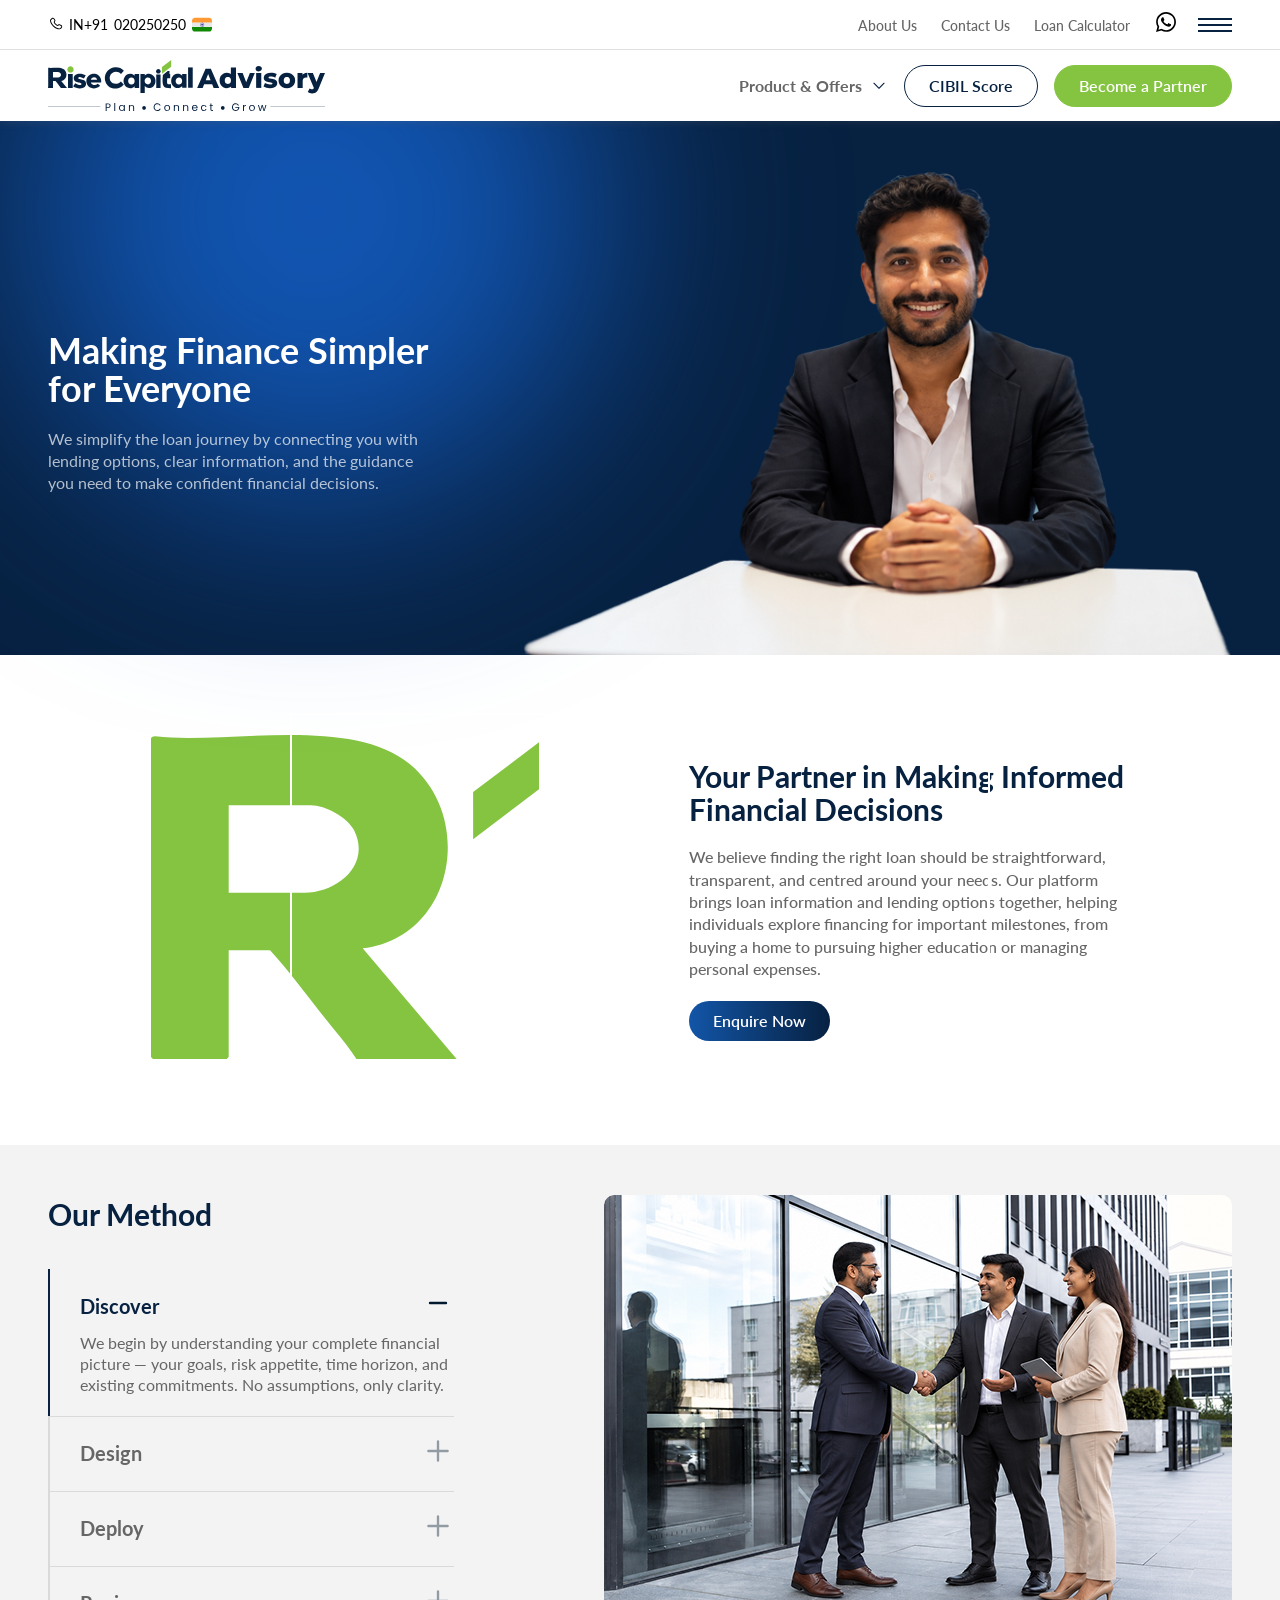
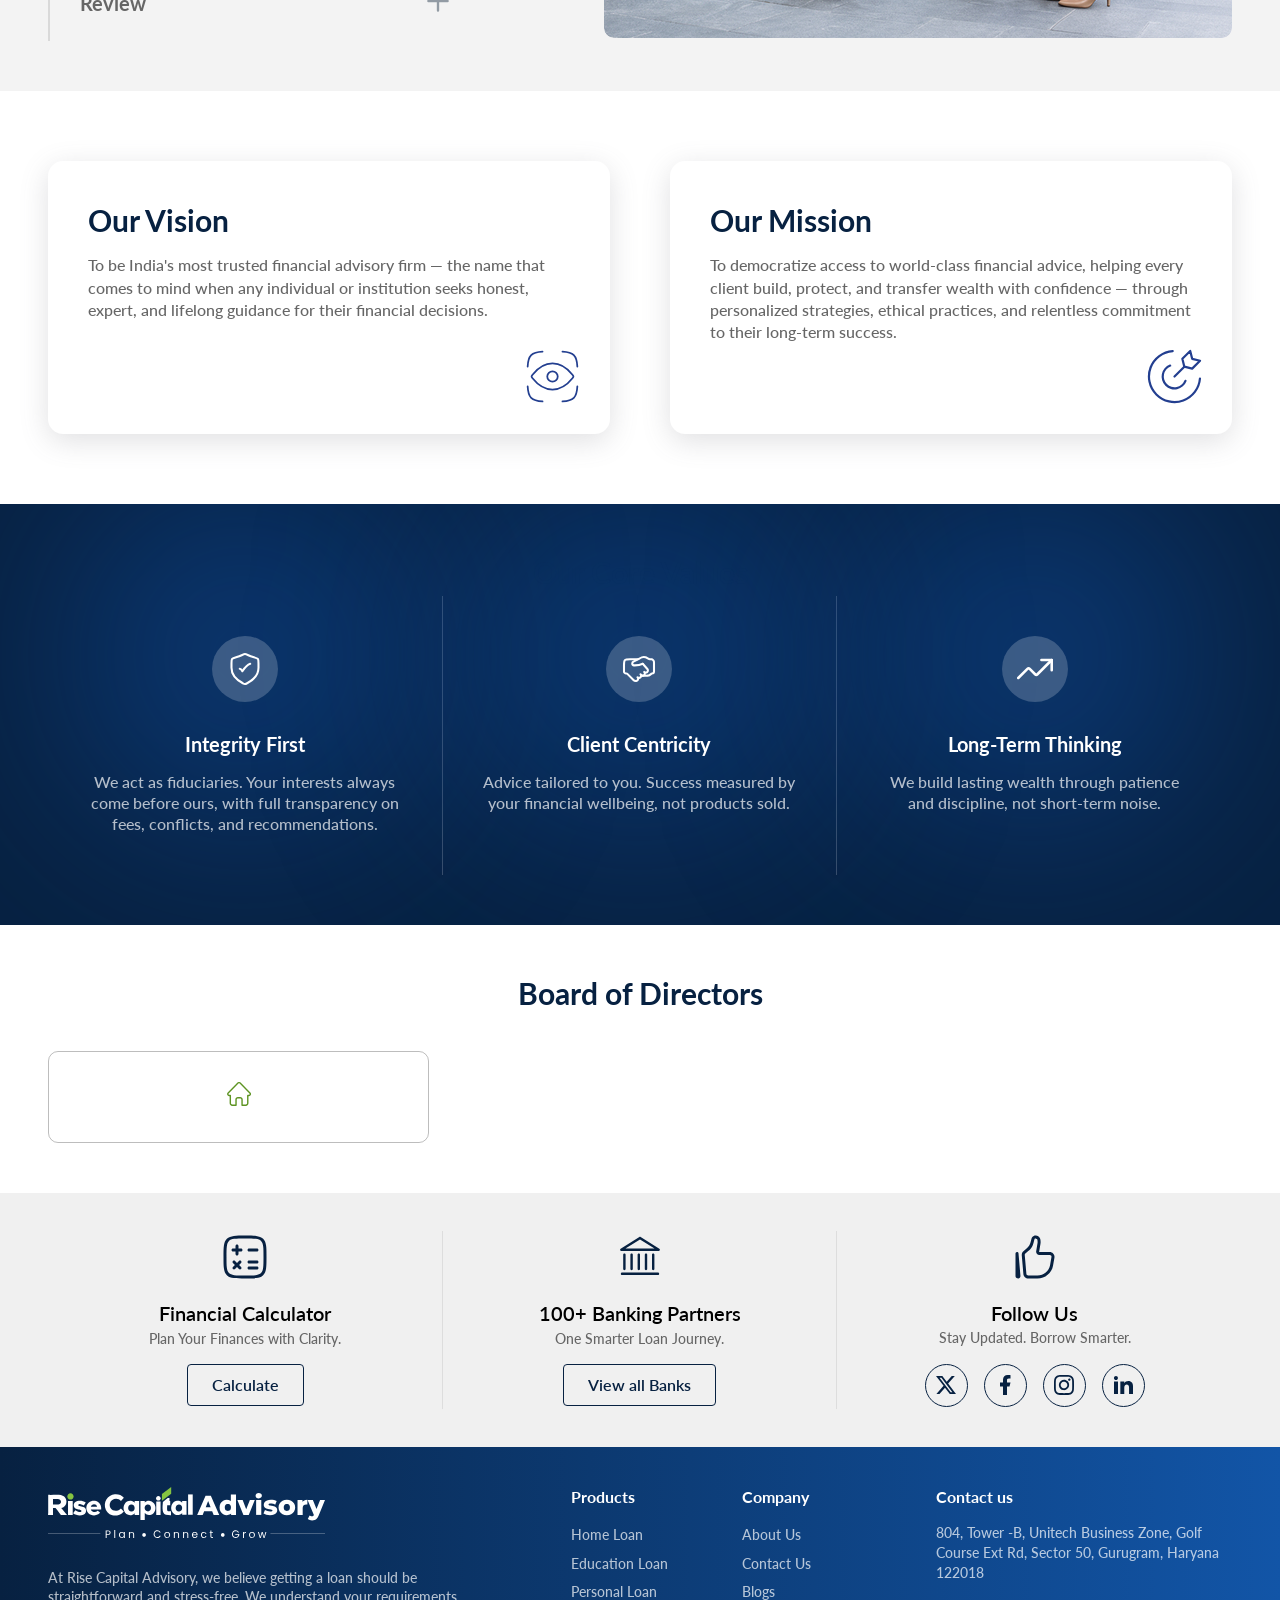
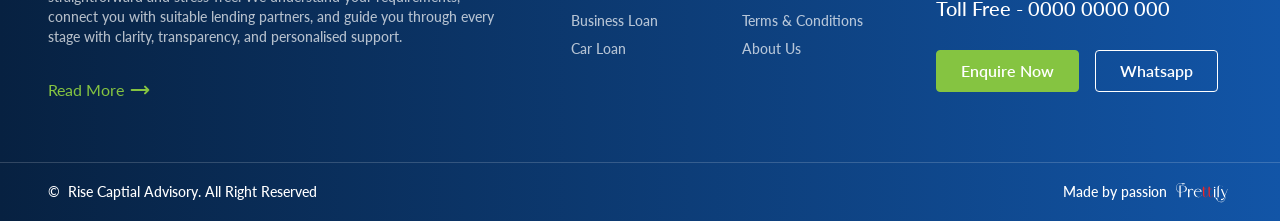
==== about-us.html @ bc2fc833 "about us section created" ====
<!doctype html>
<html lang="en">

<head>
    <meta charset="UTF-8" />
    <meta name="viewport" content="width=device-width, initial-scale=1.0" />
    <title>About Us | Rise Capital Advisory</title>

    <link rel="shortcut icon" href="assets/image/logo.svg" type="image/x-icon" />

    <link rel="stylesheet" href="https://cdn.jsdelivr.net/npm/swiper@11/swiper-bundle.min.css" />
    <link rel="stylesheet" href="assets/font/font.css" />
    <link rel="stylesheet" href="assets/sass/header/header.css" />
    <link rel="stylesheet" href="assets/sass/about-us/about-us.css" />
    <link rel="stylesheet" href="assets/sass/component/component.css" />
    <link rel="stylesheet" href="assets/sass/footer/footer.css" />
</head>

<body>
    <header>
        <div class="upper-col">
            <div class="header-wrap">
                <div class="col-a">
                    <a href="tel:+91020250250" class="phone">
                        <img src="assets/icon/phone.svg" alt="phone" class="ico" />
                        <span>IN+91</span> 020250250
                        <img src="assets/icon/india.svg" alt="flag" class="flag" />
                    </a>
                </div>
                <div class="col-b">
                    <ul class="nav">
                        <li><a href="/about-us">About Us</a></li>
                        <li><a href="/contact-us">Contact Us</a></li>
                        <li><a href="/loan-calculator">Loan Calculator</a></li>
                        <li class="whatsapp">
                            <a href="https://wa.me/+910000000000"><img src="assets/icon/whatsapp.svg"
                                    alt="whatsapp" /></a>
                        </li>
                        <li>
                            <button data-modal="menu-modal" class="ham-btn">
                                <span></span>
                            </button>
                        </li>
                    </ul>
                </div>
            </div>
        </div>
        <div class="lower-col">
            <div class="header-wrap">
                <div class="col-a">
                    <a href="/" class="logo">
                        <img src="assets/image/logo.svg" alt="logo" />
                    </a>
                </div>
                <div class="col-b">
                    <ul class="nav">
                        <li class="hasdropdown">
                            <a href="javascript:void(0);" class="menu">
                                Product & Offers
                                <img src="assets/icon/down.svg" alt="down" class="ico" />
                            </a>
                            <div class="drop-downmenu">
                                <ul class="col-md-grid">
                                    <li class="col-md"><a href="">
                                            <figure>
                                                <img src="assets/image/home/family.png" alt="bank 1">
                                            </figure>
                                            <figcaption>
                                                <h5>Home Loan</h5>
                                                <p>Buy. Built. Enhance Your Home</p>
                                            </figcaption>
                                        </a></li>
                                    <li class="col-md"><a href="">
                                            <figure>
                                                <img src="assets/image/home/family.png" alt="bank 1">
                                            </figure>
                                            <figcaption>
                                                <h5>Home Loan</h5>
                                                <p>Buy. Built. Enhance Your Home</p>
                                            </figcaption>
                                        </a></li>
                                    <li class="col-md"><a href="">
                                            <figure>
                                                <img src="assets/image/home/family.png" alt="bank 1">
                                            </figure>
                                            <figcaption>
                                                <h5>Home Loan</h5>
                                                <p>Buy. Built. Enhance Your Home</p>
                                            </figcaption>
                                        </a></li>
                                    <li class="col-md"><a href="">
                                            <figure>
                                                <img src="assets/image/home/family.png" alt="bank 1">
                                            </figure>
                                            <figcaption>
                                                <h5>Home Loan</h5>
                                                <p>Buy. Built. Enhance Your Home</p>
                                            </figcaption>
                                        </a></li>
                                    <li class="col-md"><a href="">
                                            <figure>
                                                <img src="assets/image/home/family.png" alt="bank 1">
                                            </figure>
                                            <figcaption>
                                                <h5>Home Loan</h5>
                                                <p>Buy. Built. Enhance Your Home</p>
                                            </figcaption>
                                        </a></li>
                                    <li class="col-md"><a href="">
                                            <figure>
                                                <img src="assets/image/home/family.png" alt="bank 1">
                                            </figure>
                                            <figcaption>
                                                <h5>Home Loan</h5>
                                                <p>Buy. Built. Enhance Your Home</p>
                                            </figcaption>
                                        </a></li>
                                </ul>
                                <a href="" class="btn gradient-btn">View all</a>
                            </div>
                        </li>
                        <li>
                            <button class="btn primary-border">CIBIL Score</button>
                        </li>
                        <li>
                            <button class="btn secondary-btn">Become a Partner</button>
                        </li>
                    </ul>
                </div>
            </div>
        </div>
    </header>

    <main>
        <section class="about-banner">
            <div class="container gradient-blur">
                <div class="banner-wrapper">
                    <div class="colA">
                        <h1>Making Finance Simpler for Everyone</h1>
                        <p>We simplify the loan journey by connecting you with lending options, clear information, and
                            the guidance you need to make confident financial decisions.</p>
                    </div>
                    <div class="colB">
                        <img src="assets/image/about/about-banner-img.png" alt="img">
                    </div>
                </div>
            </div>
        </section>

        <section>
            <div class="about-secA">
                <div class="container">
                    <div class="flex-box">
                        <figure>
                            <img src="assets/image/about/R-logo.svg" alt="R-logo">
                        </figure>
                        <figcaption>
                            <h2>Your Partner in Making Informed Financial Decisions</h2>
                            <p>We believe finding the right loan should be straightforward, transparent, and centred
                                around your needs. Our platform brings loan information and lending options together,
                                helping individuals explore financing for important milestones, from buying a home to
                                pursuing higher education or managing personal expenses.</p>
                            <button class="btn gradient-btn">Enquire Now</button>
                        </figcaption>
                    </div>
                </div>
            </div>
        </section>

        <section>
            <div class="about-secB">
                <div class="container">
                    <div class="flex-box">
                        <figcaption>
                            <h2>Our Method</h2>

                            <div class="accordion open">
                                <div class="accordion-header">
                                    <h4>Discover</h4>
                                    <spn class="toggle"><img src="assets/icon/minus.svg" alt="plus icon"></spn>
                                </div>
                                <div class="accordion-content">
                                    <div class="content">
                                        We begin by understanding your complete financial picture — your goals, risk
                                        appetite, time horizon, and existing commitments. No assumptions, only clarity.
                                    </div>
                                </div>
                            </div>

                            <div class="accordion">
                                <div class="accordion-header">
                                    <h4>Design</h4>
                                    <spn class="toggle"><img src="assets/icon/plus.svg" alt="plus icon"></spn>
                                </div>
                                <div class="accordion-content">
                                    <div class="content">
                                        We begin by understanding your complete financial picture — your goals, risk
                                        appetite, time horizon, and existing commitments. No assumptions, only clarity.
                                    </div>
                                </div>
                            </div>

                            <div class="accordion">
                                <div class="accordion-header">
                                    <h4>Deploy</h4>
                                    <spn class="toggle"><img src="assets/icon/plus.svg" alt="plus icon"></spn>
                                </div>
                                <div class="accordion-content">
                                    <div class="content">
                                        We begin by understanding your complete financial picture — your goals, risk
                                        appetite, time horizon, and existing commitments. No assumptions, only clarity.
                                    </div>
                                </div>
                            </div>

                            <div class="accordion">
                                <div class="accordion-header">
                                    <h4>Review</h4>
                                    <spn class="toggle"><img src="assets/icon/plus.svg" alt="plus icon"></spn>
                                </div>
                                <div class="accordion-content">
                                    <div class="content">
                                        We begin by understanding your complete financial picture — your goals, risk
                                        appetite, time horizon, and existing commitments. No assumptions, only clarity.
                                    </div>
                                </div>
                            </div>
                        </figcaption>
                        <figure>
                            <img src="assets/image/about/secB.jpg" alt="img">
                        </figure>
                    </div>
                </div>
            </div>
        </section>


        <section>
            <div class="about-secC">
                <div class="container">
                    <div class="flex-box">
                        <div class="col">
                            <h4>Our Vision</h4>
                            <p>To be India's most trusted financial advisory firm — the name that comes to mind when any
                                individual or institution seeks honest, expert, and lifelong guidance for their
                                financial decisions.</p>
                            <figure>
                                <img src="assets/image/about/vision.svg" alt="vision ico">
                            </figure>
                        </div>
                        <div class="col">
                            <h4>Our Mission</h4>
                            <p>To democratize access to world-class financial advice, helping every client build,
                                protect, and transfer wealth with confidence — through personalized strategies, ethical
                                practices, and relentless commitment to their long-term success.</p>
                            <figure>
                                <img src="assets/image/about/mission.svg" alt="mission ico">
                            </figure>
                        </div>
                    </div>
                </div>
            </div>
        </section>

        <section>
            <div class="about-secD">
                <div class="container">
                    <div class="heading">
                        <h2>Our Core Values</h2>
                    </div>
                    <div class="grid-box-item">
                        <div class="col">
                            <figure>
                                <img src="assets/image/about/core-value/1.svg" alt="ico">
                            </figure>
                            <h4>Integrity First</h4>
                            <p>We act as fiduciaries. Your interests always come before ours, with full transparency on
                                fees, conflicts, and recommendations.</p>
                        </div>
                        <div class="col">
                            <figure>
                                <img src="assets/image/about/core-value/2.svg" alt="ico">
                            </figure>
                            <h4>Client Centricity</h4>
                            <p>Advice tailored to you. Success measured by your financial wellbeing, not products sold.
                            </p>
                        </div>
                        <div class="col">
                            <figure>
                                <img src="assets/image/about/core-value/3.svg" alt="ico">
                            </figure>
                            <h4>Long-Term Thinking</h4>
                            <p>We build lasting wealth through patience and discipline, not short-term noise.</p>
                        </div>
                    </div>
                </div>
            </div>
        </section>

        <section>
            <div class="about-secE">
                <div class="container">
                    <div class="heading">
                        <h2>Board of Directors</h2>
                    </div>

                    <div class="slider-wrapper">
                        <div class="swiper-nav center-full">
                            <button class="directors-next swiper-next shadow">
                                <img src="assets/icon/arrow-right.svg" alt="arrow-right" />
                            </button>
                            <button class="directors-prev swiper-prev shadow">
                                <img src="assets/icon/arrow-right.svg" alt="arrow-right" />
                            </button>
                        </div>
                        <div class="directors-slider">
                            <div class="swiper-wrapper">
                                <div class="swiper-slide">
                                    <div class="directors-card">
                                        <figure>
                                            <img src="assets/icon/home-green.svg" alt="home" />
                                        </figure>
                                    </div>
                                </div>
                            </div>
                        </div>
                    </div>

                </div>
            </div>
        </section>


        <section class="quick-action">
            <div class="container">
                <div class="grid">
                    <div class="action-card">
                        <img src="assets/icon/calculator.svg" alt="calculator" class="ico" />
                        <h4>Financial Calculator</h4>
                        <p>Plan Your Finances with Clarity.</p>
                        <button class="btn primary-border">Calculate</button>
                    </div>
                    <div class="action-card">
                        <img src="assets/icon/bank.svg" alt="bank" class="ico" />
                        <h4>100+ Banking Partners</h4>
                        <p>One Smarter Loan Journey.</p>
                        <button class="btn primary-border">View all Banks</button>
                    </div>
                    <div class="action-card">
                        <img src="assets/icon/like.svg" alt="like" class="ico" />
                        <h4>Follow Us</h4>
                        <p>Stay Updated. Borrow Smarter.</p>
                        <ul class="social">
                            <li>
                                <a href="javascript:void(0)"><img src="assets/icon/x.svg" alt="x" /></a>
                            </li>
                            <li>
                                <a href="javascript:void(0)"><img src="assets/icon/facebook.svg" alt="facebook" /></a>
                            </li>
                            <li>
                                <a href="javascript:void(0)"><img src="assets/icon/instagram.svg" alt="instagram" />
                                </a>
                            </li>
                            <li>
                                <a href="javascript:void(0)"><img src="assets/icon/linkedin.svg" alt="linkedin" />
                                </a>
                            </li>
                        </ul>
                    </div>
                </div>
            </div>
        </section>

        <div class="overlay"></div>
    </main>

    <footer>
        <div class="upper-col">
            <div class="container">
                <div class="upper-row">
                    <div class="col-a">
                        <img src="assets/image/logo-white.svg" alt="logo" class="logo" />
                        <p>
                            At Rise Capital Advisory, we believe getting a loan should be
                            straightforward and stress-free. We understand your
                            requirements, connect you with suitable lending partners, and
                            guide you through every stage with clarity, transparency, and
                            personalised support.
                        </p>
                        <a href="" class="more">Read More <img src="assets/icon/right.svg" alt="right" /></a>
                    </div>
                    <div class="col-b">
                        <h4>Products</h4>
                        <ul>
                            <li><a href="">Home Loan</a></li>
                            <li><a href="">Education Loan</a></li>
                            <li><a href="">Personal Loan</a></li>
                            <li><a href="">Business Loan</a></li>
                            <li><a href="">Car Loan</a></li>
                        </ul>
                    </div>
                    <div class="col-c">
                        <h4>Company</h4>
                        <ul>
                            <li><a href="">About Us</a></li>
                            <li><a href="">Contact Us</a></li>
                            <li><a href="">Blogs</a></li>
                            <li><a href="">Terms & Conditions</a></li>
                            <li><a href="">About Us</a></li>
                        </ul>
                    </div>
                    <div class="col-d">
                        <h4>Contact us</h4>
                        <p>
                            804, Tower -B, Unitech Business Zone, Golf Course Ext Rd, Sector
                            50, Gurugram, Haryana 122018
                        </p>
                        <p class="contact">
                            Toll Free - <a href="tel:0000000000">0000 0000 000</a>
                        </p>
                        <div class="action">
                            <button class="btn secondary-btn">Enquire Now</button>
                            <button class="btn white-border">Whatsapp</button>
                        </div>
                    </div>
                </div>
            </div>
        </div>
        <div class="lower-col">
            <div class="container">
                <div class="lower-row">
                    <p class="copyright">
                        ©  Rise Captial Advisory. All Right Reserved
                    </p>
                    <p class="prettify">
                        Made by passion
                        <a href="https://www.prettifycreative.com/"><img src="assets/image/prettify.svg"
                                alt="prettify" /></a>
                    </p>
                </div>
            </div>
        </div>
    </footer>

    <div class="modal menu-modal">
        <button class="close" type="button">
            <svg width="24" height="24" viewBox="0 0 26 26" fill="none" xmlns="http://www.w3.org/2000/svg">
                <path d="M0.5 0.5L25.5 25.5M0.5 25.5L25.5 0.5" stroke="black" stroke-linecap="round"
                    stroke-linejoin="round"></path>
            </svg>
        </button>
        <div class="modal-body">
            <nav>
                <ul>
                    <li><a href="/">Home</a></li>
                    <li><a href="about.html">About Us</a></li>
                    <li><a href="products-offers.html">Products & Offers</a></li>
                    <li><a href="blogs.html">Loan Calculator</a></li>
                    <li><a href="contact.html">Contact Us</a></li>
                </ul>
            </nav>
            <div class="social">
                <ul>
                    <li>
                        <a href="javascript:void(0)"><img src="assets/icon/x.svg" alt="x" /></a>
                    </li>
                    <li>
                        <a href="javascript:void(0)"><img src="assets/icon/facebook.svg" alt="facebook" /></a>
                    </li>
                    <li>
                        <a href="javascript:void(0)"><img src="assets/icon/instagram.svg" alt="instagram" />
                        </a>
                    </li>
                    <li>
                        <a href="javascript:void(0)"><img src="assets/icon/linkedin.svg" alt="linkedin" />
                        </a>
                    </li>
                </ul>
            </div>
        </div>
    </div>

    <div class="modal enquire-modal">
        <button class="close">
            <svg width="26" height="26" viewBox="0 0 26 26" fill="none" xmlns="http://www.w3.org/2000/svg">
                <path d="M0.5 0.5L25.5 25.5M0.5 25.5L25.5 0.5" stroke="black" stroke-linecap="round"
                    stroke-linejoin="round" />
            </svg>
        </button>
        <div class="model-body">
            <div class="title">
                <h4>Enquire Now</h4>
                <p>Have a question? We’re here to help.</p>
            </div>
            <div class="form form-grid">
                <div class="form-group">
                    <input type="text" class="form-control" placeholder />
                    <label for="">Name</label>
                </div>
                <div class="form-group">
                    <input type="tel" class="form-control" placeholder />
                    <label for="">Phone</label>
                </div>
                <div class="form-group">
                    <input type="email" class="form-control" placeholder />
                    <label for="">Email</label>
                </div>
                <div class="form-group">
                    <textarea name="" id="" class="form-control" placeholder></textarea>
                    <label for="">Message</label>
                </div>
                <div class="sbmt-grp text-center full">
                    <a href="" class="btn black">SUBMIT</a>
                </div>
            </div>
        </div>
    </div>

    <div class="modal video-modal">
        <div class="model-body">
            <button class="close-video close">
                <svg width="24" height="24" viewBox="0 0 24 24" fill="none" xmlns="http://www.w3.org/2000/svg">
                    <path d="M0.75 0.75L23.25 23.25M0.75 23.25L23.25 0.75" stroke="black" stroke-linecap="round"
                        stroke-linejoin="round" />
                </svg>
            </button>
            <iframe id="iframe1" allow="autoplay; fullscreen" src=""></iframe>
        </div>
    </div>

    <script src="https://cdn.jsdelivr.net/npm/swiper@11/swiper-bundle.min.js"></script>
    <script src="assets/js/swiper.js"></script>
    <script src="assets/js/function.js"></script>
    <script src="assets/js/main.js"></script>
</body>

</html>
---- assets/font/font.css ----
@import url('https://fonts.googleapis.com/css2?family=Lato:ital,wght@0,100;0,300;0,400;0,700;0,900;1,100;1,300;1,400;1,700;1,900&display=swap');
---- assets/sass/header/header.css ----
@keyframes shine {
  from {
    opacity: 0;
    left: 0%;
  }
  50% {
    opacity: 1;
  }
  to {
    opacity: 0;
    left: 100%;
  }
}
@keyframes shine {
  from {
    opacity: 0;
    left: 0%;
  }
  50% {
    opacity: 1;
  }
  to {
    opacity: 0;
    left: 100%;
  }
}
.form {
  --labelbefore: var(--text);
  --labelafter: var(--black);
  --borderbefore: var(--text);
  --borderafter: var(--black);
  --labelfontbefore: 16px;
  --labelfontafter: 14px;
  --font: 500;
  --inputsize: 42px;
  --color: var(--black);
  --borderwidth: 1px;
  --labelbackground: none;
  --font: normal;
  --textareaheight: 86px;
  --paddingleftright: 0px;
}
.form.white {
  --labelbefore: #FFFFFFB2;
  --labelafter: var(--white);
  --borderbefore: #FFFFFFB2;
  --borderafter: var(--white);
  --color: var(--white);
}
.form.white .form-group input, .form.white .form-group textarea {
  caret-color: var(--white);
}
.form.white .form-group input:-webkit-autofill, .form.white .form-group textarea:-webkit-autofill {
  -webkit-text-fill-color: #fff !important;
}
.form .form-group {
  position: relative;
  flex: 0 1 100%;
  max-width: 100%;
  width: 100%;
  --selectheight: var(--inputsize);
  line-height: 0;
}
.form .form-group.hasCalender {
  background-image: url("data:image/svg+xml,%3Csvg xmlns='http://www.w3.org/2000/svg' width='1em' height='1em' viewBox='0 0 24 24'%3E%3Cpath fill='%237E84A3' d='M19 4h-2V3a1 1 0 0 0-2 0v1H9V3a1 1 0 0 0-2 0v1H5a3 3 0 0 0-3 3v12a3 3 0 0 0 3 3h14a3 3 0 0 0 3-3V7a3 3 0 0 0-3-3m1 15a1 1 0 0 1-1 1H5a1 1 0 0 1-1-1v-7h16Zm0-9H4V7a1 1 0 0 1 1-1h2v1a1 1 0 0 0 2 0V6h6v1a1 1 0 0 0 2 0V6h2a1 1 0 0 1 1 1Z'/%3E%3C/svg%3E");
  background-repeat: no-repeat;
  background-position: 100% 50%;
}
.form .form-group.hasCalender.hasCalender-white {
  background-image: url("data:image/svg+xml,<svg xmlns='http://www.w3.org/2000/svg' width='1em' height='1em' viewBox='0 0 24 24'><path fill='%23ffffff' d='M19 4h-2V3a1 1 0 0 0-2 0v1H9V3a1 1 0 0 0-2 0v1H5a3 3 0 0 0-3 3v12a3 3 0 0 0 3 3h14a3 3 0 0 0 3-3V7a3 3 0 0 0-3-3m1 15a1 1 0 0 1-1 1H5a1 1 0 0 1-1-1v-7h16Zm0-9H4V7a1 1 0 0 1 1-1h2v1a1 1 0 0 0 2 0V6h6v1a1 1 0 0 0 2 0V6h2a1 1 0 0 1 1 1Z'/></svg>");
}
.form .form-group.active::after {
  width: 100%;
}
.form .form-group::before, .form .form-group::after {
  content: "";
  position: absolute;
  bottom: 0;
  left: 0;
  right: 0;
  height: var(--borderwidth);
  transition: 0.5s ease;
}
.form .form-group::before {
  background: var(--borderbefore);
}
.form .form-group::after {
  width: 0;
  background: var(--borderafter);
}
.form .form-group label {
  font-weight: var(--font);
  position: absolute;
  top: calc(var(--inputsize) / 2 - var(--labelfontbefore) / 2);
  left: var(--paddingleftright);
  color: var(--labelbefore);
  line-height: 1;
  font-size: var(--labelfontbefore);
  background: none;
  transition: 0.3s ease;
  -webkit-user-select: none;
     -moz-user-select: none;
          user-select: none;
  pointer-events: none;
}
.form .form-group input, .form .form-group textarea {
  height: calc(var(--inputsize) - var(--borderwidth));
  border: none;
  resize: none;
  border-radius: 0px !important;
  width: 100%;
  background: none;
  color: var(--color);
  font-size: inherit;
  font-family: inherit;
  cursor: initial;
  padding: 0 var(--paddingleftright);
}
.form .form-group input:focus, .form .form-group input.valid, .form .form-group textarea:focus, .form .form-group textarea.valid {
  outline: none;
}
.form .form-group input:focus ~ label, .form .form-group input.valid ~ label, .form .form-group textarea:focus ~ label, .form .form-group textarea.valid ~ label {
  font-size: var(--labelfontafter);
  color: var(--labelafter);
  top: calc(var(--labelfontafter) / -2);
  background: var(--labelbackground);
}
.form .form-group textarea {
  height: var(--textareaheight);
  border: none;
  resize: none;
  border-radius: 0px !important;
  width: 100%;
  background: none;
  color: var(--color);
  font-size: inherit;
  font-family: inherit;
  line-height: 1.2;
  cursor: initial;
}
.form .form-group textarea::-webkit-scrollbar {
  width: 2px;
  background: none;
  height: 2px;
}
.form .form-group textarea::-webkit-scrollbar-track {
  box-shadow: none;
}
.form .form-group textarea::-webkit-scrollbar-thumb {
  background-color: var(--primary);
  border-radius: 15px;
}
.form .form-group textarea {
  padding: 0 var(--paddingleftright);
  padding-right: 15px;
}
.form .form-group textarea:focus, .form .form-group textarea.valid {
  outline: none;
  margin-top: 13px;
  height: calc(var(--textareaheight) - 13px);
}
.form .submit-grp:not(.text-left) {
  text-align: center;
  margin-top: 23px;
}

.form .form-group.date-picker {
  position: relative;
}
.form .form-group.date-picker .calendar {
  position: absolute;
  top: calc(100% + 8px);
  left: 0;
  z-index: 100;
  background: #fff;
  border: 1px solid #ddd;
  border-radius: 10px;
  box-shadow: 0 10px 30px rgba(0, 0, 0, 0.08);
}
.form .form-group.date-picker .calendar .rdp-month_caption {
  margin-bottom: 10px;
  padding: 0 20px;
  font-size: 16px;
  color: rgba(0, 0, 0, 0.5294117647);
}
.form .form-group.date-picker .calendar .rdp-nav button svg {
  fill: var(--black);
}
.form .form-group.date-picker .calendar .rdp-today:not(.rdp-outside) {
  color: var(--primary);
}
.form .form-group.date-picker .calendar .rdp-selected .rdp-day_button {
  border: 1px solid var(--primary);
}
.form .form-group.date-picker .form-control {
  cursor: pointer;
}
.form .form-group.date-input {
  position: relative;
}
.form .form-group.date-input .file-wrap {
  display: flex;
  justify-content: space-between;
  align-items: center;
  position: absolute;
  width: 100%;
  height: 100%;
  inset: 0;
}
.form .form-group.date-input .file-wrap img {
  width: 20px;
  height: 20px;
  -o-object-fit: cover;
     object-fit: cover;
}
.form .form-group.date-input .file-wrap .file-name {
  font-weight: 400;
  font-size: 16px;
  color: rgba(102, 102, 102, 0.8);
  white-space: nowrap;
  width: 85%;
  overflow: hidden;
}
.form .form-group.date-input label {
  font-weight: 500;
  position: absolute;
  top: -11px;
  left: 0;
  color: var(--text);
  line-height: 1;
  font-size: 16px;
  background: none;
  transition: 0.3s ease;
  -webkit-user-select: none;
     -moz-user-select: none;
          user-select: none;
  pointer-events: none;
}

.filter-ul li {
  position: relative;
  --size: 20px;
  display: flex;
  line-height: normal;
  align-items: center;
}
.filter-ul li:has(input:checked) .check-span {
  background: var(--primary);
}
.filter-ul li:has(input:checked) .check-span::before {
  opacity: 1;
}
.filter-ul li input {
  position: absolute;
  top: 0;
  left: 0;
  right: 0;
  bottom: 0;
  height: 100%;
  width: 100%;
  opacity: 0;
  -webkit-appearance: none;
     -moz-appearance: none;
          appearance: none;
  z-index: 2;
}
.filter-ul li .check-span {
  flex: 0 1 auto;
  display: block;
  --size: 20px;
  height: var(--size);
  width: var(--size);
  position: relative;
  padding: 0;
  border-radius: 5px;
  background: #D9D9D9;
  pointer-events: none;
}
.filter-ul li .check-span::before {
  content: "";
  position: absolute;
  top: 0;
  left: 0;
  right: 0;
  bottom: 0;
  z-index: 2;
  background-position: 50% 50%;
  background-size: 10px auto;
  opacity: 0;
}
.filter-ul li p {
  padding-left: 14px;
}
.filter-ul li:not(:last-child) {
  margin-bottom: 10px;
}
.filter-ul li p {
  font-size: 14px;
  color: var(--text);
}

*,
*::before,
*::after {
  padding: 0;
  margin: 0;
  list-style: none;
  box-sizing: border-box;
}

.mb-0 {
  margin-bottom: 0 !important;
}

:root {
  --headerpadding: 10px;
  --headerheight: 120.39px;
  --headerfixed: 65px;
  --footerstrip: 66px;
  --breadcrumbheight: 44px;
}
@media only screen and (max-width: 768px) {
  :root {
    --headerfixed: 50px;
  }
}
@media only screen and (max-width: 540px) {
  :root {
    --headerheight: 75px;
  }
}
:root {
  --primary: #072141;
  --secondary: #85C441;
  --bgcolor: $white;
  --primary-hover: $black;
  --gradient-a: linear-gradient(270deg, #072141 0%, #1255A7 100%);
  --gradient-b: linear-gradient(270deg, #1255A7 0%, #072141 100%);
  --gradient-c: linear-gradient(180deg, #FFFFFF 0%, #D2EDB5 100%);
  --text: #666666;
  --green: green;
  --white: #FFFFFF;
  --litewhite: #c0c0c0;
  --black: #000000;
  --black-light: #313131;
  --border: #D0D0D0;
  --gray: #F0F0F0;
  --container: 1280px;
  --containerfluid: 3rem;
}
@media only screen and (max-width: 1152px) {
  :root {
    --containerfluid: 1rem;
  }
}
@media only screen and (max-width: 991px) {
  :root {
    --containerfluid: 15px;
  }
}
@media only screen and (max-width: 320px) {
  :root {
    --containerfluid: 10px;
  }
}

body {
  position: relative;
  min-height: 100%;
  top: 0px;
}
body::-webkit-scrollbar {
  width: 10px;
  background: var(--black);
}
body::-webkit-scrollbar-track {
  box-shadow: none;
}
body::-webkit-scrollbar-thumb {
  background-color: var(--primary);
}
body.overflow-hidden {
  overflow: hidden;
  margin-right: 10px;
}
@media only screen and (max-width: 991px) {
  body.overflow-hidden {
    margin-right: 0;
  }
}
body.overflow-hidden header {
  width: calc(100% - 10px);
}
@media only screen and (max-width: 991px) {
  body.overflow-hidden header {
    width: 100%;
  }
}

body, html {
  font-size: 16px;
  line-height: 1.5;
  font-optical-sizing: auto;
  font-style: normal;
  font-weight: normal;
  font-family: "Lato", sans-serif;
}

html {
  scroll-behavior: smooth;
  scroll-padding-top: calc(var(--headerheight) + 200px);
}

a {
  color: inherit;
}

b {
  font-weight: 500;
}

small {
  font-size: 14px;
  line-height: 22px;
  display: block;
}

.gray-bg {
  background: #F3F3F3;
}

.primary-bg {
  background: var(--primary);
}

.c-primary {
  color: var(--primary);
}

.c-text {
  color: var(--text);
}

.c-red {
  color: red;
}

.c-green, .green-color {
  color: #13bb75 !important;
}

.fw-medium {
  font-weight: 500;
}

.fw-semibold {
  font-weight: 600;
}

.fs-14 {
  font-size: 14px;
}

.fs-18 {
  font-size: 18px;
}

a[href] {
  text-decoration: none;
  cursor: pointer;
  transition: 0.5s ease;
}
a[href].logo {
  display: block;
  line-height: 0;
}

svg path {
  transition: 0.5s ease;
}

.position-relative {
  position: relative;
}

.lh-normal {
  line-height: normal;
}

.cursor-pointer {
  cursor: pointer !important;
}

.container {
  max-width: var(--container);
  width: 100%;
  margin: 0 auto;
}
@media only screen and (max-width: 1300px) {
  .container {
    padding: 0 3rem;
  }
}
@media only screen and (max-width: 991px) {
  .container {
    padding: 0 1rem;
  }
}
@media only screen and (max-width: 767px) {
  .container {
    padding: 0 15px;
  }
}
@media only screen and (max-width: 320px) {
  .container {
    padding: 0 10px;
  }
}
@media only screen and (max-width: 675px) {
  .container.container2 {
    padding-right: 0;
  }
}
@media only screen and (max-width: 675px) {
  .container.container2 .heading {
    padding-right: 15px;
  }
}
@media only screen and (max-width: 345px) {
  .container.container2 .heading {
    padding-right: 13px;
  }
}
@media only screen and (max-width: 320px) {
  .container.container2 .heading {
    padding-right: 10px;
  }
}

.container-fluid {
  padding: 0 var(--containerfluid);
  display: block;
  margin: 0 auto;
}

.social-icons {
  -webkit-user-select: none;
     -moz-user-select: none;
          user-select: none;
}

ul li {
  font-family: "Lato", sans-serif;
  color: var(--text);
}

body ul li {
  font-family: "Lato", sans-serif;
  color: var(--text);
  font-weight: 500;
  font-size: 16px;
  line-height: 1.4;
  color: var(--text);
}

h1, h2, h3, h4, h5, h6 {
  font-weight: normal;
}

h1 {
  font-weight: 700;
  font-size: 36px;
  line-height: 1.4;
  line-height: 1.05;
}
@media only screen and (max-width: 1024px) {
  h1 {
    font-size: 58px;
  }
}
@media only screen and (max-width: 991px) {
  h1 {
    font-size: 54px;
  }
}
@media only screen and (max-width: 768px) {
  h1 {
    font-size: 48px;
  }
}
@media only screen and (max-width: 540px) {
  h1 {
    font-size: 38px;
  }
}

h2 {
  font-family: "Lato", sans-serif;
  font-weight: 700;
  font-size: 30px;
  line-height: 1.3;
  color: var(--primary);
}
@media only screen and (max-width: 768px) {
  h2 {
    font-size: 38px;
  }
}
@media only screen and (max-width: 540px) {
  h2 {
    font-size: 26px;
    margin-bottom: 10px;
  }
}
h2 span {
  color: var(--secondary);
}

h3 {
  font-weight: 600;
  font-size: 32px;
}

h4 {
  font-size: 36px;
  line-height: 1.28;
}

h5 {
  font-size: 24px;
  line-height: 1.167;
}
@media only screen and (max-width: 1152px) {
  h5 {
    font-size: 22px;
  }
}
@media only screen and (max-width: 675px) {
  h5 {
    font-size: 20px;
  }
}

h6 {
  font-size: 20px;
}

a, p {
  font-family: "Lato", sans-serif;
}

p {
  font-weight: 500;
  font-size: 16px;
  line-height: 1.4;
  color: var(--text);
}
@media only screen and (max-width: 540px) {
  p {
    line-height: 1.5;
    font-size: 14px;
  }
}

.sec-pad {
  padding: 50px 0;
}
@media only screen and (max-width: 540px) {
  .sec-pad {
    padding: 40px 0;
  }
}

.flex-box {
  display: flex;
}

.grid-box {
  display: grid;
}

.text-center {
  text-align: center;
}

.text-left {
  text-align: left;
}

.text-right {
  text-align: right;
}

.text-uppercase {
  text-transform: uppercase;
}

.flex {
  display: flex;
  flex-wrap: wrap;
}

.justify-between {
  justify-content: space-between;
}

.align-center {
  align-items: center;
}

.inline-flex {
  --gap: 12px;
  display: inline-flex;
  align-items: center;
  gap: 0 var(--gap);
}

img {
  max-width: 100%;
}

button, select {
  font-family: "Lato", sans-serif;
  font-size: inherit;
  cursor: pointer;
}

input {
  font-family: "Lato", sans-serif;
  font-size: inherit;
  border-radius: 0;
}
input::-webkit-outer-spin-button, input::-webkit-inner-spin-button {
  -webkit-appearance: none;
  margin: 0;
}
input[type=number] {
  -moz-appearance: textfield;
}

video {
  pointer-events: none;
  -webkit-user-select: none;
     -moz-user-select: none;
          user-select: none;
}

button {
  border: none;
  background: none;
  -webkit-appearance: none;
     -moz-appearance: none;
          appearance: none;
  cursor: pointer;
}

.tab-nav {
  cursor: default;
}
.tab-nav [data-tab] {
  cursor: pointer;
  caret-color: transparent;
}

.tab-nav-content {
  position: relative;
}
.tab-nav-content .tabs:not(.active) {
  position: absolute;
  top: 0;
  left: 0;
  right: 0;
  bottom: 0;
  pointer-events: none;
  -webkit-user-select: none;
     -moz-user-select: none;
          user-select: none;
  opacity: 0;
  height: 0;
  overflow: hidden;
}

.item-md {
  position: relative;
  display: block;
  position: relative;
}
.item-md::before {
  content: "";
  position: absolute;
  top: 0;
  left: 0;
  right: 0;
  bottom: 0;
  z-index: 0;
  pointer-events: none;
  -webkit-user-select: none;
     -moz-user-select: none;
          user-select: none;
  background: none;
  transition: 0.5s ease;
}
.item-md::after {
  content: "";
  position: absolute;
  top: 0;
  left: 0;
  right: 0;
  bottom: 0;
  z-index: 0;
  pointer-events: none;
  -webkit-user-select: none;
     -moz-user-select: none;
          user-select: none;
  background: none;
  transition: 0.5s ease;
}
.item-md::before, .item-md::after {
  z-index: 1;
}
.item-md::after {
  content: none;
}
.item-md figure, .item-md .figure {
  display: block;
  overflow: hidden;
  line-height: 0;
  height: 100%;
}
.item-md figure img, .item-md figure video, .item-md figure iframe, .item-md .figure img, .item-md .figure video, .item-md .figure iframe {
  height: 100%;
  width: 100%;
  -o-object-fit: cover;
     object-fit: cover;
  transition: 0.5s ease;
}
.item-md figcaption {
  position: absolute;
  bottom: 0;
  left: 0;
  right: 0;
  z-index: 2;
}
.item-md .link-md {
  position: absolute;
  top: 0;
  left: 0;
  right: 0;
  bottom: 0;
  z-index: 3;
}
.item-md.center-item figcaption {
  bottom: auto;
  top: 50%;
  translate: 0 -50%;
}

.overlay {
  position: fixed;
  left: 0;
  right: 0;
  bottom: 0;
  top: 0;
  z-index: 5;
  opacity: 0;
  background: rgba(0, 0, 0, 0.7215686275);
  transform: translateY(100%);
  transition: 0s ease 0.5s, opacity 0.5s ease;
  cursor: pointer;
}
.overlay.is-open {
  transition: opacity 1s ease;
  opacity: 1;
  transform: translateY(0%);
}

.not-found {
  padding: 30px 0 100px 0;
}
.not-found figure {
  width: -moz-fit-content;
  width: fit-content;
  margin: auto;
}
.not-found figure img {
  width: 120px;
  margin-left: auto;
  margin-right: auto;
  filter: grayscale(1);
}
.not-found .no-data {
  text-align: center;
}

.loading {
  position: fixed;
  inset: 0;
  display: flex;
  flex-direction: column;
  gap: 20px;
  align-items: center;
  justify-content: center;
  z-index: 9999;
  background: rgba(0, 0, 0, 0.6);
  backdrop-filter: blur(5px);
}
.loading__spinner {
  width: 40px;
  height: 40px;
  border-radius: 50%;
  border: 4px solid var(--secondary);
  border-top: 4px solid var(--primary);
  animation: spin 0.8s linear infinite;
}
.loading h2 {
  font-size: 20px;
}

@keyframes spin {
  100% {
    transform: rotate(360deg);
  }
}
.btn {
  border-radius: 25px;
  padding: 12px 24px;
  font-weight: 600;
  font-size: 16px;
  line-height: 1;
  display: inline-block;
  color: var(--white);
  transition: 0.5s ease;
  position: relative;
  z-index: 1;
}
.btn.white-btn {
  background: var(--white);
  border: 1px solid var(--white);
  color: var(--primary);
}
.btn.white-btn:hover {
  background: transparent;
  color: var(--white);
}
.btn.primary-btn {
  background: var(--primary);
  border: 1px solid var(--primary);
}
.btn.primary-btn:hover {
  background: var(--white);
  color: var(--primary);
}
.btn.primary-btn.icon::before {
  background: url("/icon/right-arrow.svg") no-repeat;
}
.btn.secondary-btn {
  background: var(--secondary);
  border: 1px solid var(--secondary);
}
.btn.secondary-btn:hover {
  background: transparent;
  color: var(--secondary);
}
.btn.secondary-btn.icon::before {
  background: url("/icon/right-arrow-white.svg") no-repeat;
}
.btn.secondary-btn-white {
  background: var(--white);
  border: 1px solid var(--white);
  color: var(--secondary);
}
.btn.secondary-btn-white:hover {
  background: var(--secondary);
  border: 1px solid var(--secondary);
  color: var(--white);
}
.btn.primary-border {
  background: transparent;
  border: 1px solid var(--primary);
  color: var(--primary);
}
.btn.primary-border:hover {
  background: var(--primary);
  color: var(--white);
}
.btn.white-border {
  background: transparent;
  border: 1px solid var(--white);
  color: var(--white);
}
.btn.white-border:hover {
  background: var(--white);
  color: var(--primary);
}
.btn.btn-remove {
  display: inline-flex;
  align-items: center;
  justify-content: center;
  padding: 8px 16px;
  border: 1px solid #dc2626;
  border-radius: 6px;
  background: transparent;
  color: #dc2626;
  font-size: 14px;
  font-weight: 500;
  line-height: 1;
  cursor: pointer;
  transition: all 0.5s ease;
}
.btn.btn-remove:hover {
  background: #dc2626;
  color: #fff;
}
.btn.btn-remove:active {
  transform: scale(0.98);
}
.btn.btn-remove:disabled {
  opacity: 0.5;
  cursor: not-allowed;
  pointer-events: none;
}
.btn.btn-remove.btn-delete {
  background: red;
  color: var(--white);
  font-size: 16px !important;
  font-weight: 600 !important;
}
.btn.gray-border {
  background: transparent;
  border: 1px solid #B1B1B1;
  color: #B1B1B1;
}
.btn.gray-border:hover {
  border: 1px solid var(--secondary);
  background: var(--secondary);
  color: var(--white);
}
.btn.secondary-border {
  background: transparent;
  border: 1px solid var(--secondary);
  color: var(--secondary);
}
.btn.secondary-border:hover {
  background: var(--secondary);
  color: var(--white);
}
.btn.gradient-btn::before {
  content: "";
  position: absolute;
  top: 0;
  left: 0;
  width: 100%;
  height: 100%;
  background: var(--gradient-a);
  transition: 0.8s ease;
  z-index: -1;
  border-radius: 25px;
}
.btn.gradient-btn::after {
  content: "";
  position: absolute;
  top: 0;
  left: 0;
  width: 100%;
  height: 100%;
  background: var(--gradient-b);
  transition: 0.8s ease;
  opacity: 0;
  z-index: -1;
  border-radius: 25px;
}
.btn.gradient-btn:hover::after {
  opacity: 1;
}
.btn.icon {
  position: relative;
  padding-right: 36px;
}
.btn.icon::before {
  content: "";
  position: absolute;
  top: 50%;
  translate: 0 -50%;
  right: 14px;
  width: 15px;
  height: 15px;
  background: url("/icon/right-arrow.svg") no-repeat;
  background-position: 100% 50%;
  background-size: 15px;
}

.modal {
  position: fixed;
  top: 0;
  bottom: 0;
  z-index: 70;
  background: var(--white);
  background-position: 0% 80%;
  background-size: 75%;
  max-width: 435px;
  width: 100%;
}
.modal .close {
  cursor: pointer;
}
.modal .close:not(.btn, .close-video, .not-ab) {
  position: absolute;
  top: 0;
  right: 0;
  top: 25px;
  right: 25px;
  line-height: 0;
  z-index: 1;
}
@media only screen and (max-width: 520px) {
  .modal .close:not(.btn, .close-video, .not-ab) {
    top: 20px;
    right: 20px;
  }
}
.modal .close:not(.btn, .close-video, .not-ab) path {
  stroke: var(--black);
}

.form-grid {
  --item: 1;
  --gaplr: 30px;
  --gaptb: 22px;
  display: grid;
  grid-template-columns: repeat(var(--item), calc((100% - var(--gaplr) * (var(--item) - 1)) / var(--item)));
  gap: var(--gaptb) var(--gaplr);
}
.form-grid .full {
  grid-column: span var(--item);
}

.btn-div-btm > *:not(:last-child) {
  margin-right: 14px;
}
@media only screen and (max-width: 675px) {
  .btn-div-btm > *:not(:last-child) {
    margin-right: 8px;
  }
}
@media only screen and (max-width: 675px) {
  .btn-div-btm .btn {
    --padding: 12px;
    font-size: 14px;
  }
}

.swiper-slide {
  height: auto;
}

.swiper-nav {
  line-height: 0;
}
.swiper-nav.center-full {
  position: absolute;
  top: 50%;
  left: 50%;
  translate: -50% -50%;
  z-index: 2;
  display: flex;
  align-items: center;
  justify-content: space-between;
  width: calc(100% + 40px);
  max-width: calc(100% + 40px);
  margin: 0 auto;
  pointer-events: none;
  -webkit-user-select: none;
     -moz-user-select: none;
          user-select: none;
}
@media only screen and (max-width: 540px) {
  .swiper-nav.center-full {
    display: none;
  }
}
.swiper-nav.center-full .swiper-prev, .swiper-nav.center-full .swiper-next {
  pointer-events: all;
  -webkit-user-select: auto;
     -moz-user-select: auto;
          user-select: auto;
}
.swiper-nav.swiper-nav-disabled {
  display: none !important;
}
.swiper-nav .disabled {
  opacity: 0.5 !important;
  cursor: no-drop !important;
}
.swiper-nav.hide-btn-no-loop .swiper-prev.swiper-button-disabled, .swiper-nav.hide-btn-no-loop .swiper-next.swiper-button-disabled {
  opacity: 0;
  pointer-events: none;
}
.swiper-nav.swiper-group {
  display: inline-flex;
  align-items: center;
  gap: 10px;
}

.swiper-prev svg, .swiper-prev img, .certificate-prev svg, .certificate-prev img {
  transform: scaleX(-1);
}

.swiper-nav {
  display: flex;
  align-items: center;
  gap: 20px;
  flex-direction: row-reverse;
}
.swiper-nav .swiper-prev, .swiper-nav .swiper-next {
  --size: 35px;
  height: var(--size);
  width: var(--size);
  border-radius: 50%;
  display: flex;
  align-items: center;
  justify-content: center;
  transition: 0.5s ease;
  color: var(--white);
  cursor: pointer;
  border: 1px solid var(--primary);
  background: var(--white);
}
.swiper-nav .swiper-prev, .swiper-nav .swiper-next {
  transition: 0.5s ease;
  fill: var(--primary);
}
.swiper-nav .swiper-prev:hover, .swiper-nav .swiper-next:hover {
  background: var(--primary);
  border-color: var(--primary);
}
.swiper-nav .swiper-prev:hover svg path, .swiper-nav .swiper-next:hover svg path {
  fill: var(--white);
}
.swiper-nav .swiper-prev:hover img, .swiper-nav .swiper-next:hover img {
  filter: brightness(0) invert(1);
}
.swiper-nav .swiper-prev.no-background, .swiper-nav .swiper-next.no-background {
  height: auto;
  width: auto;
  display: block;
  background: none;
  border: none;
  line-height: 0;
}
.swiper-nav .swiper-prev.no-background:hover, .swiper-nav .swiper-next.no-background:hover {
  background: none;
}
.swiper-nav .swiper-prev.white, .swiper-nav .swiper-next.white {
  background: var(--white);
  border-color: var(--white);
  color: var(--secondary);
}
.swiper-nav .swiper-prev.white:hover:not(.swiper-button-disabled), .swiper-nav .swiper-next.white:hover:not(.swiper-button-disabled) {
  background: var(--secondary);
  border-color: var(--secondary);
  color: var(--white);
}
.swiper-nav .swiper-prev.secondary-border, .swiper-nav .swiper-next.secondary-border {
  border-color: var(--secondary);
  background: none;
  color: var(--secondary);
}
.swiper-nav .swiper-prev.secondary-border:hover:not(.swiper-button-disabled), .swiper-nav .swiper-next.secondary-border:hover:not(.swiper-button-disabled) {
  background: var(--secondary);
  color: var(--white);
}
.swiper-nav .swiper-prev.white-border, .swiper-nav .swiper-next.white-border {
  border-color: var(--white);
  background: none;
  color: var(--white);
}
.swiper-nav .swiper-prev.white-border:hover:not(.swiper-button-disabled), .swiper-nav .swiper-next.white-border:hover:not(.swiper-button-disabled) {
  background: var(--white);
  color: var(--secondary);
}
.swiper-nav .swiper-prev.gray-border, .swiper-nav .swiper-next.gray-border {
  border-color: var(--black);
  background: none;
  color: var(--text);
}
.swiper-nav .swiper-prev.gray-border:hover:not(.swiper-button-disabled), .swiper-nav .swiper-next.gray-border:hover:not(.swiper-button-disabled) {
  border-color: var(--primary);
  background: var(--primary);
  color: var(--white);
}
.swiper-nav .swiper-prev.green-border, .swiper-nav .swiper-next.green-border {
  border-color: var(--primary);
  background: none;
  color: var(--text);
}
.swiper-nav .swiper-prev.green-border:hover:not(.swiper-button-disabled), .swiper-nav .swiper-next.green-border:hover:not(.swiper-button-disabled) {
  border-color: var(--primary);
  background: var(--primary);
  color: var(--white);
}
.swiper-nav .swiper-prev.gray-arrow, .swiper-nav .swiper-next.gray-arrow {
  color: #888888;
}
.swiper-nav .swiper-prev.black-arrow, .swiper-nav .swiper-next.black-arrow {
  color: var(--black);
}
.swiper-nav .swiper-prev.black-arrow:hover:not(.swiper-button-disabled), .swiper-nav .swiper-next.black-arrow:hover:not(.swiper-button-disabled) {
  color: var(--secondary);
}
.swiper-nav .swiper-prev.swiper-button-disabled, .swiper-nav .swiper-next.swiper-button-disabled {
  cursor: no-drop;
  opacity: 0.4;
}
.swiper-nav .swiper-prev.swiper-button-lock, .swiper-nav .swiper-next.swiper-button-lock {
  display: none !important;
}
.swiper-nav .swiper-prev.shadow, .swiper-nav .swiper-next.shadow {
  box-shadow: 0px 2px 8px 0px rgba(99, 99, 99, 0.2);
}

.play-btn {
  --btnsize: 51px;
  --border: 1px;
  --bordercolor: var(--white);
  --playbtncolor: var(--white);
  height: var(--btnsize);
  width: var(--btnsize);
  border-radius: 50%;
  border: var(--border) solid var(--bordercolor);
  position: relative;
  background: none;
}
@media only screen and (max-width: 1024px) {
  .play-btn {
    --btnsize: 50px;
  }
}
@media only screen and (max-width: 675px) {
  .play-btn {
    --btnsize: 45px;
    --border: 1px;
  }
}
.play-btn::before {
  width: 100%;
  height: 100%;
  top: 50%;
  right: 0;
  bottom: 0;
  left: 50%;
  position: absolute;
  content: "";
  transform: translateX(-50%) translateY(-50%);
  background: var(--bordercolor);
  border-radius: 50%;
  display: block;
  animation: pulse-border 1500ms ease-out infinite;
}
@keyframes pulse-border {
  0% {
    transform: translateX(-50%) translateY(-50%) translateZ(0) scale(1);
    opacity: 0.5;
  }
  100% {
    transform: translateX(-50%) translateY(-50%) translateZ(0) scale(1.5);
    opacity: 0;
  }
}
.play-btn::after {
  content: "";
  position: absolute;
  top: 50%;
  left: 50%;
  translate: -50% -50%;
  width: 0;
  height: 0;
  border-top: calc(var(--btnsize) / 8) solid transparent;
  border-bottom: calc(var(--btnsize) / 8) solid transparent;
  border-left: calc(var(--btnsize) / 5.6) solid var(--playbtncolor);
}

.website-content > :first-child {
  margin-top: 0 !important;
}
.website-content > :last-child {
  margin-bottom: 0 !important;
  max-width: 1080px;
  margin: auto;
}
.website-content h1, .website-content h2, .website-content h3, .website-content h4, .website-content h5, .website-content h6 {
  color: var(--primary);
}
.website-content h1 {
  font-size: 42px;
  margin-bottom: 45px;
  text-align: center;
  font-weight: 700;
}
@media only screen and (max-width: 675px) {
  .website-content h1 {
    font-size: 34px;
  }
}
@media only screen and (max-width: 520px) {
  .website-content h1 {
    font-size: 30px;
    font-weight: bold;
    margin-bottom: 25px;
  }
}
.website-content h2 {
  font-size: 30px;
  margin: 20px 0 10px;
  font-weight: 700;
}
@media only screen and (max-width: 675px) {
  .website-content h2 {
    font-size: 24px;
  }
}
.website-content h3 {
  font-size: 28px;
  line-height: 1.21;
  font-weight: 500;
}
@media only screen and (max-width: 675px) {
  .website-content h3 {
    font-size: 22px;
  }
}
.website-content h4 {
  font-size: 24px;
  font-weight: 500;
}
@media only screen and (max-width: 675px) {
  .website-content h4 {
    font-size: 20px;
  }
}
.website-content h5 {
  font-size: 20px;
  line-height: 1.3;
  font-weight: 600;
}
@media only screen and (max-width: 675px) {
  .website-content h5 {
    font-size: 18px;
  }
}
.website-content h6 {
  font-size: 18px;
  line-height: 1.3;
  font-weight: 600;
}
.website-content h2, .website-content h3, .website-content h4 {
  margin: 0px 0 18px;
}
.website-content h5, .website-content h6 {
  margin: 22px 0 18px;
}
.website-content p, .website-content li {
  color: var(--text);
  hyphens: auto;
}
@media only screen and (max-width: 520px) {
  .website-content p, .website-content li {
    font-size: 14px;
  }
}
.website-content p b, .website-content li b {
  font-weight: 600;
  color: var(--black);
}
.website-content a {
  color: var(--black);
}
.website-content a:hover {
  text-decoration: underline;
}
.website-content p, .website-content ul {
  margin-bottom: 20px;
}
.website-content ul {
  padding-left: 18px;
}
@media only screen and (max-width: 675px) {
  .website-content ul {
    padding-left: 10px;
  }
}
.website-content ul li {
  position: relative;
  padding-left: 28px;
}
@media only screen and (max-width: 675px) {
  .website-content ul li {
    padding-left: 20px;
  }
}
.website-content ul li:not(:last-child) {
  margin-bottom: 6px;
}
.website-content ul li::before {
  content: "";
  position: absolute;
  top: 8px;
  left: 0;
  width: 10px;
  aspect-ratio: 1;
  border-radius: 50%;
  background: var(--primary);
}
@media only screen and (max-width: 520px) {
  .website-content ul li::before {
    width: 6px;
  }
}
.website-content.website-content-medium h2, .website-content.website-content-medium h3, .website-content.website-content-medium h4 {
  margin: 20px 0 18px;
  font-size: 20px;
  font-weight: 500;
}
.website-content.website-content-medium h5, .website-content.website-content-medium h6 {
  font-size: 18px;
  font-weight: 500;
}
.website-content.website-content-medium p, .website-content.website-content-medium ul {
  margin-bottom: 20px;
}

[data-video], [data-model], [data-scrollTo] {
  cursor: pointer;
}

.mt-hdr {
  margin-top: var(--headerheight);
}

.mt-hdrfix {
  margin-top: var(--headerfixed);
}

.banner {
  position: relative;
}
.banner:not(.banner-banner) {
  position: relative;
}
.banner:not(.banner-banner)::before {
  content: "";
  position: absolute;
  top: 0;
  left: 0;
  right: 0;
  bottom: 0;
  z-index: 0;
  pointer-events: none;
  -webkit-user-select: none;
     -moz-user-select: none;
          user-select: none;
  background: none;
  transition: 0.5s ease;
}
.banner:not(.banner-banner)::before {
  background: linear-gradient(270deg, rgba(0, 0, 0, 0) 35.58%, rgba(0, 0, 0, 0.65) 100%);
}
.banner.center-banner .banner-wrapper {
  bottom: 50%;
  translate: 0 50%;
}
.banner.common-banner {
  padding: 90px 0;
}
.banner .bg {
  line-height: 0;
  height: calc(100vh - var(--headerheight));
}
@media only screen and (max-width: 1152px) {
  .banner .bg {
    height: 520px;
  }
}
@media only screen and (max-width: 520px) {
  .banner .bg {
    height: 320px;
  }
}
.banner .bg video, .banner .bg img {
  width: 100%;
  height: 100%;
  -o-object-fit: cover;
     object-fit: cover;
}
.banner .banner-wrapper {
  position: absolute;
  left: 0;
  right: 0;
  bottom: 15%;
  z-index: 3;
}
@media only screen and (max-width: 520px) {
  .banner .banner-wrapper {
    bottom: 18%;
  }
}
.banner .content.content-white > *:not(.btn) {
  color: var(--white);
}
.banner .content.content-white > * p {
  color: var(--white);
}
.banner .content.content-font2 h1 {
  font-weight: 600;
  line-height: 1.25;
}
.banner .content.ttl-m h1 {
  font-size: 36px;
}
.banner .content.f-semibold h1 {
  font-weight: 600;
}
.banner .content .ico {
  line-height: 0;
  margin-bottom: 30px;
}
.banner .content .ico img {
  width: 68px;
}
.banner .content h1 {
  font-weight: 600;
  font-size: 48px;
  line-height: 55px;
  max-width: 527px;
  font-weight: 600;
}
@media only screen and (max-width: 1152px) {
  .banner .content h1 {
    font-size: 42px;
  }
}
@media only screen and (max-width: 767px) {
  .banner .content h1 {
    font-size: 34px;
  }
}
.banner .content h1:has(~ *) {
  margin-bottom: 20px;
}
.banner .content p {
  font-weight: 500;
}
@media only screen and (max-width: 520px) {
  .banner .content p {
    font-size: 14px;
  }
}
.banner .content p:has(~ *) {
  margin-bottom: 28px;
}
.banner .content h6 {
  font-size: 18px;
  line-height: 1.34;
  color: var(--text);
  margin-top: 12px;
  font-weight: 500;
}
@media only screen and (max-width: 520px) {
  .banner .content h6 {
    font-size: 14px;
  }
}
.banner .content h6:has(~ *) {
  margin-bottom: 10px;
}
.banner .content h4 {
  font-size: 24px;
}
.banner .content h4:has(~ *) {
  margin-bottom: 10px;
}
.banner .content h5 {
  font-size: 20px;
  line-height: 1.5;
  color: var(--text);
  margin-bottom: 10px;
}
.banner .content h5:has(~ *) {
  margin-bottom: 10px;
}

.swiper-pagination-bullets {
  --swiper-pagination-bullet-size: 13px;
  --swiper-pagination-color: var(--primary);
}
@media only screen and (max-width: 540px) {
  .swiper-pagination-bullets {
    --swiper-pagination-bullet-size: 10px;
  }
}

.btn-div-wrap > *:not(:last-child) {
  margin-right: 20px;
}
@media only screen and (max-width: 675px) {
  .btn-div-wrap > *:not(:last-child) {
    margin-right: 5px;
  }
}
@media only screen and (max-width: 675px) {
  .btn-div-wrap .btn {
    --padding: 10px;
  }
}

.common-grid-wrap {
  display: grid;
  grid-template-columns: repeat(3, 1fr);
  grid-gap: 30px 25px;
}
@media only screen and (max-width: 991px) {
  .common-grid-wrap {
    grid-template-columns: repeat(2, 1fr);
  }
}
@media only screen and (max-width: 675px) {
  .common-grid-wrap {
    grid-template-columns: 100%;
  }
}

.slider-section .upper-sec {
  position: relative;
  padding-top: 4rem;
}
.slider-section .upper-sec .swiper-nav {
  position: absolute;
  right: 0;
  bottom: 0;
  z-index: 2;
}
@media only screen and (max-width: 675px) {
  .slider-section .upper-sec .swiper-nav {
    display: none;
  }
}

@media only screen and (max-width: 520px) {
  .breadcrumbs {
    white-space: nowrap;
    width: 100%;
    overflow: hidden;
  }
}
.breadcrumbs li {
  display: inline-block;
  vertical-align: middle;
  position: relative;
}
.breadcrumbs li::before {
  content: ">";
  position: absolute;
  left: 100%;
  top: 50%;
  translate: 0 -50%;
  font-size: 12px;
  color: var(--text);
}
.breadcrumbs li:last-child::before {
  display: none;
}
.breadcrumbs li a {
  color: var(--text);
  font-size: 14px;
  font-weight: 500;
}
@media only screen and (max-width: 520px) {
  .breadcrumbs li a {
    font-size: 12px;
    text-overflow: ellipsis;
  }
}
.breadcrumbs li a.active {
  color: var(--black);
}
.breadcrumbs li:not(:last-child) {
  position: relative;
  padding-right: 20px;
}
@media only screen and (max-width: 520px) {
  .breadcrumbs li:not(:last-child) {
    padding-right: 8px;
  }
}
.breadcrumbs li:not(:first-child) {
  padding-left: 20px;
}
@media only screen and (max-width: 520px) {
  .breadcrumbs li:not(:first-child) {
    padding-left: 8px;
  }
}

.common-slider-1 .swiper {
  max-width: calc(100% - 45px);
}
@media only screen and (max-width: 540px) {
  .common-slider-1 .swiper {
    max-width: 100%;
  }
}

.swiper-prev.has-shadow, .swiper-next.has-shadow {
  box-shadow: 0px 1px 3px 1px rgba(60, 64, 67, 0.1490196078), 0px 1px 2px 0px rgba(60, 64, 67, 0.3019607843);
}

@keyframes scroll {
  0% {
    transform: translateY(10px);
  }
  50% {
    transform: translateY(20px);
  }
  100% {
    transform: translateY(10px);
  }
}
.sticky {
  position: sticky;
  top: var(--headerheight);
  z-index: 1;
}

.form-grid .phone_input {
  padding-left: 76px;
}
.form-grid .iti__selected-flag {
  position: absolute;
  bottom: -16px;
  left: -9px;
  display: flex;
  align-items: center;
}
.form-grid .iti--allow-dropdown {
  width: 100%;
}
.form-grid .iti__flag-container {
  position: absolute;
  top: 10px;
  left: 10px;
  display: flex;
  align-items: center;
  gap: 6px;
  width: 100%;
}
.form-grid .iti__country-list {
  background: var(--white);
  z-index: 2;
  height: 220px;
  overflow: auto;
}

.load-more {
  text-align: center;
  display: block;
  width: -moz-fit-content;
  width: fit-content;
  margin: auto;
  margin-bottom: 40px;
  cursor: pointer;
}
@media only screen and (max-width: 540px) {
  .load-more {
    margin-bottom: 0;
  }
}
.load-more:hover figure img {
  transform: rotate(720deg);
}
.load-more figure {
  width: 45px;
  height: 48px;
  margin: auto;
  margin-bottom: 5px;
}
.load-more figure img {
  height: 100%;
  width: 100%;
  -o-object-fit: contain;
     object-fit: contain;
  transition: 0.5s ease;
}
.load-more p {
  font-weight: 400;
  font-size: 16px;
  color: var(--black);
}

.contact-form {
  padding: 50px 0;
}
@media only screen and (max-width: 540px) {
  .contact-form {
    padding: 20px 0 50px 0;
  }
}
.contact-form .heading h2 {
  font-weight: 700;
  font-size: 36px;
  line-height: 1.1;
  text-align: center;
  max-width: 725px;
  margin: 0 auto 10px;
}
@media only screen and (max-width: 540px) {
  .contact-form .heading h2 {
    font-size: 26px;
  }
}
.contact-form .heading p {
  margin: auto;
  text-align: center;
}
.contact-form .form {
  max-width: 558px;
  margin: 60px auto 0px;
  --item: 2;
  --gaptb: 25px;
}
@media only screen and (max-width: 540px) {
  .contact-form .form {
    --item: 1;
    margin: 30px auto 0px;
  }
}
.contact-form .form .btn2 {
  text-transform: uppercase;
  font-weight: 600;
  font-size: 16px;
  text-align: center;
  padding: 12px 50px;
}

.swiper-button-lock {
  opacity: 0;
}

@keyframes spin {
  from {
    transform: rotate(0deg);
  }
  to {
    transform: rotate(360deg);
  }
}
.rotate-infinite {
  animation: spin 20s linear infinite;
}

.error, .error-message {
  color: red;
  font-size: 12px;
  line-height: normal;
  position: absolute;
  top: calc(100% + 1px);
  left: 0;
  right: 0;
}

.accordion {
  overflow: hidden;
}
.accordion.open .accordion-content {
  grid-template-rows: 1fr;
  padding: 16px 0;
}
.accordion .accordion-header {
  display: flex;
  justify-content: space-between;
  align-items: center;
  padding: 8px 0px;
  cursor: pointer;
  color: var(--text);
}
.accordion .accordion-header span:first-child {
  font-weight: 500;
}
.accordion .accordion-header .toggle img {
  width: 32px;
  height: 32px;
}
.accordion .accordion-content {
  display: grid;
  grid-template-rows: 0fr;
  transition: all 0.5s ease-in-out;
  overflow: hidden;
}
.accordion .accordion-content .content {
  overflow: hidden;
}

.heading h2 {
  font-size: 30px;
  line-height: 1.2;
  text-align: center;
  color: var(--primary);
  margin-bottom: 6px;
}
.heading h2 span {
  color: var(--secondary);
}
.heading p {
  font-size: 16px;
  line-height: 1.5;
  text-align: center;
}

.gradient-blur {
  position: relative;
}
.gradient-blur::before {
  content: "";
  width: 582px;
  height: 582px;
  filter: blur(110px);
  position: absolute;
  left: 24px;
  top: -40%;
  z-index: 0;
  border-radius: 50%;
  background: rgba(20, 98, 205, 0.8);
}

header {
  position: sticky;
  top: 0;
  box-shadow: 0px 2px 8px 0px rgba(99, 99, 99, 0.2);
  background: var(--white);
  z-index: 5;
}
header .header-wrap {
  width: 100%;
  padding: var(--headerpadding) var(--containerfluid);
  display: flex;
  align-items: center;
  justify-content: space-between;
}
header .upper-col {
  width: 100%;
  border-bottom: 1px solid rgba(0, 0, 0, 0.1215686275);
}
header .upper-col .col-a .phone {
  display: flex;
  align-items: center;
  gap: 6px;
  font-size: 14px;
}
header .upper-col .col-a .phone .ico {
  width: 15px;
  height: 15px;
  font-size: 14px;
}
header .upper-col .col-b .nav {
  display: flex;
  align-items: center;
  justify-content: space-between;
  gap: 16px;
}
header .upper-col .col-b .nav li a {
  padding: 4px;
  font-size: 14px;
}
header .upper-col .col-b .nav li a .ico {
  width: 24px;
  height: 24px;
  vertical-align: middle;
}
header .upper-col .col-b .nav li.hasdropdown {
  position: relative;
}
header .upper-col .col-b .nav li.hasdropdown .drop-downmenu {
  position: absolute;
  top: 100%;
}
header .upper-col .col-b .nav li .ham-btn {
  display: flex;
  align-items: center;
  justify-content: center;
}
header .upper-col .col-b .nav li .ham-btn span {
  width: 34px;
  height: 2px;
  display: block;
  background-color: var(--primary);
  position: relative;
}
header .upper-col .col-b .nav li .ham-btn span::before, header .upper-col .col-b .nav li .ham-btn span::after {
  content: "";
  position: absolute;
  width: 100%;
  height: 2px;
  background-color: var(--primary);
  transition: 0.5s ease;
  left: 0;
}
header .upper-col .col-b .nav li .ham-btn span::before {
  top: -6px;
}
header .upper-col .col-b .nav li .ham-btn span::after {
  top: 6px;
}
header .lower-col .col-b .nav {
  display: flex;
  align-items: center;
  justify-content: space-between;
  gap: 16px;
}
header .lower-col .col-b .nav li.hasdropdown {
  position: relative;
}
header .lower-col .col-b .nav li.hasdropdown:hover .drop-downmenu {
  opacity: 1;
  pointer-events: auto;
  transform: translateY(0);
}
header .lower-col .col-b .nav li.hasdropdown:hover .ico {
  transform: rotate(180deg);
}
header .lower-col .col-b .nav li.hasdropdown a {
  display: flex;
  align-items: center;
  gap: 8px;
  font-weight: 700;
  padding: 10px 0;
}
header .lower-col .col-b .nav li.hasdropdown .ico {
  transition: all 0.5s ease;
}
header .lower-col .col-b .nav li.hasdropdown .drop-downmenu {
  opacity: 0;
  pointer-events: none;
  transform: translateY(20px);
  transition: all 0.5s ease;
  width: 900px;
  padding: 24px;
  border-radius: 4px;
  background: var(--white);
  position: absolute;
  right: -240px;
  box-shadow: rgba(99, 99, 99, 0.2) 0px 2px 8px 0px;
}
header .lower-col .col-b .nav li.hasdropdown .drop-downmenu .col-md-grid {
  display: grid;
  grid-template-columns: repeat(3, 1fr);
  gap: 24px;
}
header .lower-col .col-b .nav li.hasdropdown .drop-downmenu .col-md-grid .col-md a {
  display: flex;
  align-items: center;
  gap: 12px;
}
header .lower-col .col-b .nav li.hasdropdown .drop-downmenu .col-md-grid .col-md a figure {
  border-radius: 4px;
  overflow: hidden;
  width: 40px;
  height: 40px;
}
header .lower-col .col-b .nav li.hasdropdown .drop-downmenu .col-md-grid .col-md a figure img {
  width: 100%;
  height: 100%;
  -o-object-fit: cover;
     object-fit: cover;
}
header .lower-col .col-b .nav li.hasdropdown .drop-downmenu .col-md-grid .col-md a figcaption h5 {
  font-size: 16px;
  color: var(--primary);
  font-weight: 500;
}
header .lower-col .col-b .nav li.hasdropdown .drop-downmenu .col-md-grid .col-md a figcaption p {
  font-size: 12px;
  color: var(--text);
  font-weight: 500;
}
header .lower-col .col-b .nav li.hasdropdown .drop-downmenu .btn {
  margin-top: 24px;
  justify-content: center;
  width: 100px;
}

.menu-modal {
  max-width: 100%;
  transform: translateX(100%);
  transition: all 0.5s ease;
  background: linear-gradient(180deg, #fff 30%, #E5E5E5 100%);
  right: 0px;
}
.menu-modal::before {
  content: "";
  position: absolute;
  bottom: 0;
  right: 0;
  width: 200px;
  height: 200px;
  background: url("../../icon/R.svg");
  background-position: center;
  background-repeat: no-repeat;
  background-size: contain;
  z-index: -1;
}
.menu-modal .close svg path {
  stroke: var(--black) !important;
}
.menu-modal .modal-body {
  z-index: 2;
  overflow-y: auto;
  padding: 60px 40px 30px;
}
.menu-modal .modal-body nav {
  padding-bottom: 24px;
  border-bottom: 1px solid rgba(204, 204, 204, 0.8);
}
.menu-modal .modal-body nav ul {
  list-style: none;
  margin: 0;
  padding: 0;
}
.menu-modal .modal-body nav ul li {
  position: relative;
  cursor: pointer;
  border-radius: 5px;
  transition: all 0.5s ease;
}
.menu-modal .modal-body nav ul li:not(:last-child) {
  margin-bottom: 4px;
}
.menu-modal .modal-body nav ul li a {
  font-size: 28px;
  color: var(--primary);
  font-weight: 500;
  transition: all 0.5s ease;
  display: inline-block;
}
.menu-modal .modal-body nav ul li a:hover {
  transform: translateX(8px);
}
.menu-modal .modal-body nav ul li .accordion {
  border-bottom: none;
}
.menu-modal .modal-body nav ul li .accordion .accordion-header {
  padding: 0px;
}
.menu-modal .modal-body nav ul li .accordion .accordion-header .toggle {
  font-size: 30px;
  color: var(--text);
}
.menu-modal .modal-body nav ul li .accordion .accordion-content ul li:not(:last-child) {
  margin-bottom: 10px;
}
.menu-modal .modal-body nav ul li .accordion .accordion-content ul li a {
  font-size: 16px;
  font-weight: 500;
}
.menu-modal .modal-body nav ul li .accordion.open .accordion-content {
  border-top: 1px solid rgba(204, 204, 204, 0.8);
  border-bottom: 1px solid rgba(204, 204, 204, 0.8);
  margin: 10px 0px;
}
.menu-modal .modal-body .social {
  padding-top: 24px;
}
.menu-modal .modal-body .social ul {
  list-style: none;
  margin: 0;
  padding: 0;
  display: flex;
  gap: 16px;
}
.menu-modal .modal-body .social ul li a {
  display: flex;
  align-items: center;
  justify-content: center;
  width: 43px;
  height: 43px;
  border-radius: 50%;
  border: 1px solid var(--primary);
}
.menu-modal.is-open {
  transform: translateX(0);
}

.enquire-modal {
  right: 0;
  transform: translateX(100%);
  transition: 0.5s ease;
  background: linear-gradient(180deg, #fff 30%, #E5E5E5 100%);
}
.enquire-modal::before {
  content: "";
  position: absolute;
  bottom: -150px;
  left: 0;
  width: 100%;
  height: 600px;
  background: url("../../vector/particle.svg");
  background-position: center;
  background-repeat: no-repeat;
  background-size: cover;
  z-index: -1;
}
.enquire-modal::after {
  content: "";
  position: absolute;
  bottom: 0;
  right: 0;
  width: 100%;
  height: 247px;
  background: url("../../img/doctor.png");
  background-position: right;
  background-repeat: no-repeat;
  background-size: contain;
  z-index: -1;
}
.enquire-modal .close svg path {
  stroke: var(--text) !important;
}
.enquire-modal .model-body {
  padding: 40px 35px 30px;
  height: 100%;
  overflow-y: auto;
}
.enquire-modal .model-body::-webkit-scrollbar {
  width: 3px;
  background: var(--white);
  height: 3px;
}
.enquire-modal .model-body::-webkit-scrollbar-track {
  box-shadow: none;
}
.enquire-modal .model-body::-webkit-scrollbar-thumb {
  background-color: #5e5e5e;
  border-radius: 8px;
}
@media only screen and (max-width: 675px) {
  .enquire-modal .model-body {
    padding: 50px 20px 30px;
  }
}
.enquire-modal .model-body .title {
  text-align: center;
  margin-bottom: 2rem;
}
.enquire-modal .model-body .title h4 {
  font-size: 32px;
  color: var(--primary);
  font-weight: 700;
  font-family: "Lato", sans-serif;
}
.enquire-modal .model-body .title p {
  color: var(--text);
  font-size: 14px;
  margin-top: 4px;
  line-height: 20px;
  max-width: 317px;
  margin-left: auto;
  margin-right: auto;
}
.enquire-modal .model-body .form {
  display: flex;
  flex-direction: column;
  gap: 15px;
}
.enquire-modal .model-body .form .sbmt-grp {
  margin-top: 20px;
}
.enquire-modal.is-open {
  transform: translateX(0%);
}

.modal.video-modal {
  top: 100%;
  left: 50%;
  translate: -50% 100%;
  background: transparent;
  z-index: 20;
  max-width: 768px;
  width: 100%;
  transition: 0.5s ease;
  aspect-ratio: 16/9;
}
.modal.video-modal.is-open {
  top: 50%;
  translate: -50% -50%;
}
.modal.video-modal .close {
  position: absolute;
  bottom: calc(100% + 20px);
  top: auto;
  right: -40px;
  height: 45px;
  width: 45px;
  display: flex;
  align-items: center;
  justify-content: center;
  transition: 0.5s ease;
}
@media only screen and (max-width: 767px) {
  .modal.video-modal .close {
    right: 0;
  }
}
.modal.video-modal .close svg path {
  stroke-width: 2;
  stroke: white;
}
.modal.video-modal .close:hover {
  transform: scale(0.9);
}
.modal.video-modal .model-body {
  position: absolute;
  top: 50%;
  left: 50%;
  translate: -50% -50%;
  width: 100%;
  max-width: 700px;
}
@media only screen and (max-width: 675px) {
  .modal.video-modal .model-body {
    max-width: 95%;
  }
}
.modal.video-modal .model-body iframe {
  width: 100%;
  aspect-ratio: 1.9;
  border: 2px solid var(--white);
}/*# sourceMappingURL=header.css.map */
---- assets/sass/about-us/about-us.css ----
@keyframes shine {
  from {
    opacity: 0;
    left: 0%;
  }
  50% {
    opacity: 1;
  }
  to {
    opacity: 0;
    left: 100%;
  }
}
@keyframes shine {
  from {
    opacity: 0;
    left: 0%;
  }
  50% {
    opacity: 1;
  }
  to {
    opacity: 0;
    left: 100%;
  }
}
.form {
  --labelbefore: var(--text);
  --labelafter: var(--black);
  --borderbefore: var(--text);
  --borderafter: var(--black);
  --labelfontbefore: 16px;
  --labelfontafter: 14px;
  --font: 500;
  --inputsize: 42px;
  --color: var(--black);
  --borderwidth: 1px;
  --labelbackground: none;
  --font: normal;
  --textareaheight: 86px;
  --paddingleftright: 0px;
}
.form.white {
  --labelbefore: #FFFFFFB2;
  --labelafter: var(--white);
  --borderbefore: #FFFFFFB2;
  --borderafter: var(--white);
  --color: var(--white);
}
.form.white .form-group input, .form.white .form-group textarea {
  caret-color: var(--white);
}
.form.white .form-group input:-webkit-autofill, .form.white .form-group textarea:-webkit-autofill {
  -webkit-text-fill-color: #fff !important;
}
.form .form-group {
  position: relative;
  flex: 0 1 100%;
  max-width: 100%;
  width: 100%;
  --selectheight: var(--inputsize);
  line-height: 0;
}
.form .form-group.hasCalender {
  background-image: url("data:image/svg+xml,%3Csvg xmlns='http://www.w3.org/2000/svg' width='1em' height='1em' viewBox='0 0 24 24'%3E%3Cpath fill='%237E84A3' d='M19 4h-2V3a1 1 0 0 0-2 0v1H9V3a1 1 0 0 0-2 0v1H5a3 3 0 0 0-3 3v12a3 3 0 0 0 3 3h14a3 3 0 0 0 3-3V7a3 3 0 0 0-3-3m1 15a1 1 0 0 1-1 1H5a1 1 0 0 1-1-1v-7h16Zm0-9H4V7a1 1 0 0 1 1-1h2v1a1 1 0 0 0 2 0V6h6v1a1 1 0 0 0 2 0V6h2a1 1 0 0 1 1 1Z'/%3E%3C/svg%3E");
  background-repeat: no-repeat;
  background-position: 100% 50%;
}
.form .form-group.hasCalender.hasCalender-white {
  background-image: url("data:image/svg+xml,<svg xmlns='http://www.w3.org/2000/svg' width='1em' height='1em' viewBox='0 0 24 24'><path fill='%23ffffff' d='M19 4h-2V3a1 1 0 0 0-2 0v1H9V3a1 1 0 0 0-2 0v1H5a3 3 0 0 0-3 3v12a3 3 0 0 0 3 3h14a3 3 0 0 0 3-3V7a3 3 0 0 0-3-3m1 15a1 1 0 0 1-1 1H5a1 1 0 0 1-1-1v-7h16Zm0-9H4V7a1 1 0 0 1 1-1h2v1a1 1 0 0 0 2 0V6h6v1a1 1 0 0 0 2 0V6h2a1 1 0 0 1 1 1Z'/></svg>");
}
.form .form-group.active::after {
  width: 100%;
}
.form .form-group::before, .form .form-group::after {
  content: "";
  position: absolute;
  bottom: 0;
  left: 0;
  right: 0;
  height: var(--borderwidth);
  transition: 0.5s ease;
}
.form .form-group::before {
  background: var(--borderbefore);
}
.form .form-group::after {
  width: 0;
  background: var(--borderafter);
}
.form .form-group label {
  font-weight: var(--font);
  position: absolute;
  top: calc(var(--inputsize) / 2 - var(--labelfontbefore) / 2);
  left: var(--paddingleftright);
  color: var(--labelbefore);
  line-height: 1;
  font-size: var(--labelfontbefore);
  background: none;
  transition: 0.3s ease;
  -webkit-user-select: none;
     -moz-user-select: none;
          user-select: none;
  pointer-events: none;
}
.form .form-group input, .form .form-group textarea {
  height: calc(var(--inputsize) - var(--borderwidth));
  border: none;
  resize: none;
  border-radius: 0px !important;
  width: 100%;
  background: none;
  color: var(--color);
  font-size: inherit;
  font-family: inherit;
  cursor: initial;
  padding: 0 var(--paddingleftright);
}
.form .form-group input:focus, .form .form-group input.valid, .form .form-group textarea:focus, .form .form-group textarea.valid {
  outline: none;
}
.form .form-group input:focus ~ label, .form .form-group input.valid ~ label, .form .form-group textarea:focus ~ label, .form .form-group textarea.valid ~ label {
  font-size: var(--labelfontafter);
  color: var(--labelafter);
  top: calc(var(--labelfontafter) / -2);
  background: var(--labelbackground);
}
.form .form-group textarea {
  height: var(--textareaheight);
  border: none;
  resize: none;
  border-radius: 0px !important;
  width: 100%;
  background: none;
  color: var(--color);
  font-size: inherit;
  font-family: inherit;
  line-height: 1.2;
  cursor: initial;
}
.form .form-group textarea::-webkit-scrollbar {
  width: 2px;
  background: none;
  height: 2px;
}
.form .form-group textarea::-webkit-scrollbar-track {
  box-shadow: none;
}
.form .form-group textarea::-webkit-scrollbar-thumb {
  background-color: var(--primary);
  border-radius: 15px;
}
.form .form-group textarea {
  padding: 0 var(--paddingleftright);
  padding-right: 15px;
}
.form .form-group textarea:focus, .form .form-group textarea.valid {
  outline: none;
  margin-top: 13px;
  height: calc(var(--textareaheight) - 13px);
}
.form .submit-grp:not(.text-left) {
  text-align: center;
  margin-top: 23px;
}

.form .form-group.date-picker {
  position: relative;
}
.form .form-group.date-picker .calendar {
  position: absolute;
  top: calc(100% + 8px);
  left: 0;
  z-index: 100;
  background: #fff;
  border: 1px solid #ddd;
  border-radius: 10px;
  box-shadow: 0 10px 30px rgba(0, 0, 0, 0.08);
}
.form .form-group.date-picker .calendar .rdp-month_caption {
  margin-bottom: 10px;
  padding: 0 20px;
  font-size: 16px;
  color: rgba(0, 0, 0, 0.5294117647);
}
.form .form-group.date-picker .calendar .rdp-nav button svg {
  fill: var(--black);
}
.form .form-group.date-picker .calendar .rdp-today:not(.rdp-outside) {
  color: var(--primary);
}
.form .form-group.date-picker .calendar .rdp-selected .rdp-day_button {
  border: 1px solid var(--primary);
}
.form .form-group.date-picker .form-control {
  cursor: pointer;
}
.form .form-group.date-input {
  position: relative;
}
.form .form-group.date-input .file-wrap {
  display: flex;
  justify-content: space-between;
  align-items: center;
  position: absolute;
  width: 100%;
  height: 100%;
  inset: 0;
}
.form .form-group.date-input .file-wrap img {
  width: 20px;
  height: 20px;
  -o-object-fit: cover;
     object-fit: cover;
}
.form .form-group.date-input .file-wrap .file-name {
  font-weight: 400;
  font-size: 16px;
  color: rgba(102, 102, 102, 0.8);
  white-space: nowrap;
  width: 85%;
  overflow: hidden;
}
.form .form-group.date-input label {
  font-weight: 500;
  position: absolute;
  top: -11px;
  left: 0;
  color: var(--text);
  line-height: 1;
  font-size: 16px;
  background: none;
  transition: 0.3s ease;
  -webkit-user-select: none;
     -moz-user-select: none;
          user-select: none;
  pointer-events: none;
}

.filter-ul li {
  position: relative;
  --size: 20px;
  display: flex;
  line-height: normal;
  align-items: center;
}
.filter-ul li:has(input:checked) .check-span {
  background: var(--primary);
}
.filter-ul li:has(input:checked) .check-span::before {
  opacity: 1;
}
.filter-ul li input {
  position: absolute;
  top: 0;
  left: 0;
  right: 0;
  bottom: 0;
  height: 100%;
  width: 100%;
  opacity: 0;
  -webkit-appearance: none;
     -moz-appearance: none;
          appearance: none;
  z-index: 2;
}
.filter-ul li .check-span {
  flex: 0 1 auto;
  display: block;
  --size: 20px;
  height: var(--size);
  width: var(--size);
  position: relative;
  padding: 0;
  border-radius: 5px;
  background: #D9D9D9;
  pointer-events: none;
}
.filter-ul li .check-span::before {
  content: "";
  position: absolute;
  top: 0;
  left: 0;
  right: 0;
  bottom: 0;
  z-index: 2;
  background-position: 50% 50%;
  background-size: 10px auto;
  opacity: 0;
}
.filter-ul li p {
  padding-left: 14px;
}
.filter-ul li:not(:last-child) {
  margin-bottom: 10px;
}
.filter-ul li p {
  font-size: 14px;
  color: var(--text);
}

*,
*::before,
*::after {
  padding: 0;
  margin: 0;
  list-style: none;
  box-sizing: border-box;
}

.mb-0 {
  margin-bottom: 0 !important;
}

:root {
  --headerpadding: 10px;
  --headerheight: 120.39px;
  --headerfixed: 65px;
  --footerstrip: 66px;
  --breadcrumbheight: 44px;
}
@media only screen and (max-width: 768px) {
  :root {
    --headerfixed: 50px;
  }
}
@media only screen and (max-width: 540px) {
  :root {
    --headerheight: 75px;
  }
}
:root {
  --primary: #072141;
  --secondary: #85C441;
  --bgcolor: $white;
  --primary-hover: $black;
  --gradient-a: linear-gradient(270deg, #072141 0%, #1255A7 100%);
  --gradient-b: linear-gradient(270deg, #1255A7 0%, #072141 100%);
  --gradient-c: linear-gradient(180deg, #FFFFFF 0%, #D2EDB5 100%);
  --text: #666666;
  --green: green;
  --white: #FFFFFF;
  --litewhite: #c0c0c0;
  --black: #000000;
  --black-light: #313131;
  --border: #D0D0D0;
  --gray: #F0F0F0;
  --container: 1280px;
  --containerfluid: 3rem;
}
@media only screen and (max-width: 1152px) {
  :root {
    --containerfluid: 1rem;
  }
}
@media only screen and (max-width: 991px) {
  :root {
    --containerfluid: 15px;
  }
}
@media only screen and (max-width: 320px) {
  :root {
    --containerfluid: 10px;
  }
}

body {
  position: relative;
  min-height: 100%;
  top: 0px;
}
body::-webkit-scrollbar {
  width: 10px;
  background: var(--black);
}
body::-webkit-scrollbar-track {
  box-shadow: none;
}
body::-webkit-scrollbar-thumb {
  background-color: var(--primary);
}
body.overflow-hidden {
  overflow: hidden;
  margin-right: 10px;
}
@media only screen and (max-width: 991px) {
  body.overflow-hidden {
    margin-right: 0;
  }
}
body.overflow-hidden header {
  width: calc(100% - 10px);
}
@media only screen and (max-width: 991px) {
  body.overflow-hidden header {
    width: 100%;
  }
}

body, html {
  font-size: 16px;
  line-height: 1.5;
  font-optical-sizing: auto;
  font-style: normal;
  font-weight: normal;
  font-family: "Lato", sans-serif;
}

html {
  scroll-behavior: smooth;
  scroll-padding-top: calc(var(--headerheight) + 200px);
}

a {
  color: inherit;
}

b {
  font-weight: 500;
}

small {
  font-size: 14px;
  line-height: 22px;
  display: block;
}

.gray-bg {
  background: #F3F3F3;
}

.primary-bg {
  background: var(--primary);
}

.c-primary {
  color: var(--primary);
}

.c-text {
  color: var(--text);
}

.c-red {
  color: red;
}

.c-green, .green-color {
  color: #13bb75 !important;
}

.fw-medium {
  font-weight: 500;
}

.fw-semibold {
  font-weight: 600;
}

.fs-14 {
  font-size: 14px;
}

.fs-18 {
  font-size: 18px;
}

a[href] {
  text-decoration: none;
  cursor: pointer;
  transition: 0.5s ease;
}
a[href].logo {
  display: block;
  line-height: 0;
}

svg path {
  transition: 0.5s ease;
}

.position-relative {
  position: relative;
}

.lh-normal {
  line-height: normal;
}

.cursor-pointer {
  cursor: pointer !important;
}

.container {
  max-width: var(--container);
  width: 100%;
  margin: 0 auto;
}
@media only screen and (max-width: 1300px) {
  .container {
    padding: 0 3rem;
  }
}
@media only screen and (max-width: 991px) {
  .container {
    padding: 0 1rem;
  }
}
@media only screen and (max-width: 767px) {
  .container {
    padding: 0 15px;
  }
}
@media only screen and (max-width: 320px) {
  .container {
    padding: 0 10px;
  }
}
@media only screen and (max-width: 675px) {
  .container.container2 {
    padding-right: 0;
  }
}
@media only screen and (max-width: 675px) {
  .container.container2 .heading {
    padding-right: 15px;
  }
}
@media only screen and (max-width: 345px) {
  .container.container2 .heading {
    padding-right: 13px;
  }
}
@media only screen and (max-width: 320px) {
  .container.container2 .heading {
    padding-right: 10px;
  }
}

.container-fluid {
  padding: 0 var(--containerfluid);
  display: block;
  margin: 0 auto;
}

.social-icons {
  -webkit-user-select: none;
     -moz-user-select: none;
          user-select: none;
}

ul li {
  font-family: "Lato", sans-serif;
  color: var(--text);
}

body ul li {
  font-family: "Lato", sans-serif;
  color: var(--text);
  font-weight: 500;
  font-size: 16px;
  line-height: 1.4;
  color: var(--text);
}

h1, h2, h3, h4, h5, h6 {
  font-weight: normal;
}

h1 {
  font-weight: 700;
  font-size: 36px;
  line-height: 1.4;
  line-height: 1.05;
}
@media only screen and (max-width: 1024px) {
  h1 {
    font-size: 58px;
  }
}
@media only screen and (max-width: 991px) {
  h1 {
    font-size: 54px;
  }
}
@media only screen and (max-width: 768px) {
  h1 {
    font-size: 48px;
  }
}
@media only screen and (max-width: 540px) {
  h1 {
    font-size: 38px;
  }
}

h2 {
  font-family: "Lato", sans-serif;
  font-weight: 700;
  font-size: 30px;
  line-height: 1.3;
  color: var(--primary);
}
@media only screen and (max-width: 768px) {
  h2 {
    font-size: 38px;
  }
}
@media only screen and (max-width: 540px) {
  h2 {
    font-size: 26px;
    margin-bottom: 10px;
  }
}
h2 span {
  color: var(--secondary);
}

h3 {
  font-weight: 600;
  font-size: 32px;
}

h4 {
  font-size: 36px;
  line-height: 1.28;
}

h5 {
  font-size: 24px;
  line-height: 1.167;
}
@media only screen and (max-width: 1152px) {
  h5 {
    font-size: 22px;
  }
}
@media only screen and (max-width: 675px) {
  h5 {
    font-size: 20px;
  }
}

h6 {
  font-size: 20px;
}

a, p {
  font-family: "Lato", sans-serif;
}

p {
  font-weight: 500;
  font-size: 16px;
  line-height: 1.4;
  color: var(--text);
}
@media only screen and (max-width: 540px) {
  p {
    line-height: 1.5;
    font-size: 14px;
  }
}

.sec-pad {
  padding: 50px 0;
}
@media only screen and (max-width: 540px) {
  .sec-pad {
    padding: 40px 0;
  }
}

.flex-box {
  display: flex;
}

.grid-box {
  display: grid;
}

.text-center {
  text-align: center;
}

.text-left {
  text-align: left;
}

.text-right {
  text-align: right;
}

.text-uppercase {
  text-transform: uppercase;
}

.flex {
  display: flex;
  flex-wrap: wrap;
}

.justify-between {
  justify-content: space-between;
}

.align-center {
  align-items: center;
}

.inline-flex {
  --gap: 12px;
  display: inline-flex;
  align-items: center;
  gap: 0 var(--gap);
}

img {
  max-width: 100%;
}

button, select {
  font-family: "Lato", sans-serif;
  font-size: inherit;
  cursor: pointer;
}

input {
  font-family: "Lato", sans-serif;
  font-size: inherit;
  border-radius: 0;
}
input::-webkit-outer-spin-button, input::-webkit-inner-spin-button {
  -webkit-appearance: none;
  margin: 0;
}
input[type=number] {
  -moz-appearance: textfield;
}

video {
  pointer-events: none;
  -webkit-user-select: none;
     -moz-user-select: none;
          user-select: none;
}

button {
  border: none;
  background: none;
  -webkit-appearance: none;
     -moz-appearance: none;
          appearance: none;
  cursor: pointer;
}

.tab-nav {
  cursor: default;
}
.tab-nav [data-tab] {
  cursor: pointer;
  caret-color: transparent;
}

.tab-nav-content {
  position: relative;
}
.tab-nav-content .tabs:not(.active) {
  position: absolute;
  top: 0;
  left: 0;
  right: 0;
  bottom: 0;
  pointer-events: none;
  -webkit-user-select: none;
     -moz-user-select: none;
          user-select: none;
  opacity: 0;
  height: 0;
  overflow: hidden;
}

.item-md {
  position: relative;
  display: block;
  position: relative;
}
.item-md::before {
  content: "";
  position: absolute;
  top: 0;
  left: 0;
  right: 0;
  bottom: 0;
  z-index: 0;
  pointer-events: none;
  -webkit-user-select: none;
     -moz-user-select: none;
          user-select: none;
  background: none;
  transition: 0.5s ease;
}
.item-md::after {
  content: "";
  position: absolute;
  top: 0;
  left: 0;
  right: 0;
  bottom: 0;
  z-index: 0;
  pointer-events: none;
  -webkit-user-select: none;
     -moz-user-select: none;
          user-select: none;
  background: none;
  transition: 0.5s ease;
}
.item-md::before, .item-md::after {
  z-index: 1;
}
.item-md::after {
  content: none;
}
.item-md figure, .item-md .figure {
  display: block;
  overflow: hidden;
  line-height: 0;
  height: 100%;
}
.item-md figure img, .item-md figure video, .item-md figure iframe, .item-md .figure img, .item-md .figure video, .item-md .figure iframe {
  height: 100%;
  width: 100%;
  -o-object-fit: cover;
     object-fit: cover;
  transition: 0.5s ease;
}
.item-md figcaption {
  position: absolute;
  bottom: 0;
  left: 0;
  right: 0;
  z-index: 2;
}
.item-md .link-md {
  position: absolute;
  top: 0;
  left: 0;
  right: 0;
  bottom: 0;
  z-index: 3;
}
.item-md.center-item figcaption {
  bottom: auto;
  top: 50%;
  translate: 0 -50%;
}

.overlay {
  position: fixed;
  left: 0;
  right: 0;
  bottom: 0;
  top: 0;
  z-index: 5;
  opacity: 0;
  background: rgba(0, 0, 0, 0.7215686275);
  transform: translateY(100%);
  transition: 0s ease 0.5s, opacity 0.5s ease;
  cursor: pointer;
}
.overlay.is-open {
  transition: opacity 1s ease;
  opacity: 1;
  transform: translateY(0%);
}

.not-found {
  padding: 30px 0 100px 0;
}
.not-found figure {
  width: -moz-fit-content;
  width: fit-content;
  margin: auto;
}
.not-found figure img {
  width: 120px;
  margin-left: auto;
  margin-right: auto;
  filter: grayscale(1);
}
.not-found .no-data {
  text-align: center;
}

.loading {
  position: fixed;
  inset: 0;
  display: flex;
  flex-direction: column;
  gap: 20px;
  align-items: center;
  justify-content: center;
  z-index: 9999;
  background: rgba(0, 0, 0, 0.6);
  backdrop-filter: blur(5px);
}
.loading__spinner {
  width: 40px;
  height: 40px;
  border-radius: 50%;
  border: 4px solid var(--secondary);
  border-top: 4px solid var(--primary);
  animation: spin 0.8s linear infinite;
}
.loading h2 {
  font-size: 20px;
}

@keyframes spin {
  100% {
    transform: rotate(360deg);
  }
}
.btn {
  border-radius: 25px;
  padding: 12px 24px;
  font-weight: 600;
  font-size: 16px;
  line-height: 1;
  display: inline-block;
  color: var(--white);
  transition: 0.5s ease;
  position: relative;
  z-index: 1;
}
.btn.white-btn {
  background: var(--white);
  border: 1px solid var(--white);
  color: var(--primary);
}
.btn.white-btn:hover {
  background: transparent;
  color: var(--white);
}
.btn.primary-btn {
  background: var(--primary);
  border: 1px solid var(--primary);
}
.btn.primary-btn:hover {
  background: var(--white);
  color: var(--primary);
}
.btn.primary-btn.icon::before {
  background: url("/icon/right-arrow.svg") no-repeat;
}
.btn.secondary-btn {
  background: var(--secondary);
  border: 1px solid var(--secondary);
}
.btn.secondary-btn:hover {
  background: transparent;
  color: var(--secondary);
}
.btn.secondary-btn.icon::before {
  background: url("/icon/right-arrow-white.svg") no-repeat;
}
.btn.secondary-btn-white {
  background: var(--white);
  border: 1px solid var(--white);
  color: var(--secondary);
}
.btn.secondary-btn-white:hover {
  background: var(--secondary);
  border: 1px solid var(--secondary);
  color: var(--white);
}
.btn.primary-border {
  background: transparent;
  border: 1px solid var(--primary);
  color: var(--primary);
}
.btn.primary-border:hover {
  background: var(--primary);
  color: var(--white);
}
.btn.white-border {
  background: transparent;
  border: 1px solid var(--white);
  color: var(--white);
}
.btn.white-border:hover {
  background: var(--white);
  color: var(--primary);
}
.btn.btn-remove {
  display: inline-flex;
  align-items: center;
  justify-content: center;
  padding: 8px 16px;
  border: 1px solid #dc2626;
  border-radius: 6px;
  background: transparent;
  color: #dc2626;
  font-size: 14px;
  font-weight: 500;
  line-height: 1;
  cursor: pointer;
  transition: all 0.5s ease;
}
.btn.btn-remove:hover {
  background: #dc2626;
  color: #fff;
}
.btn.btn-remove:active {
  transform: scale(0.98);
}
.btn.btn-remove:disabled {
  opacity: 0.5;
  cursor: not-allowed;
  pointer-events: none;
}
.btn.btn-remove.btn-delete {
  background: red;
  color: var(--white);
  font-size: 16px !important;
  font-weight: 600 !important;
}
.btn.gray-border {
  background: transparent;
  border: 1px solid #B1B1B1;
  color: #B1B1B1;
}
.btn.gray-border:hover {
  border: 1px solid var(--secondary);
  background: var(--secondary);
  color: var(--white);
}
.btn.secondary-border {
  background: transparent;
  border: 1px solid var(--secondary);
  color: var(--secondary);
}
.btn.secondary-border:hover {
  background: var(--secondary);
  color: var(--white);
}
.btn.gradient-btn::before {
  content: "";
  position: absolute;
  top: 0;
  left: 0;
  width: 100%;
  height: 100%;
  background: var(--gradient-a);
  transition: 0.8s ease;
  z-index: -1;
  border-radius: 25px;
}
.btn.gradient-btn::after {
  content: "";
  position: absolute;
  top: 0;
  left: 0;
  width: 100%;
  height: 100%;
  background: var(--gradient-b);
  transition: 0.8s ease;
  opacity: 0;
  z-index: -1;
  border-radius: 25px;
}
.btn.gradient-btn:hover::after {
  opacity: 1;
}
.btn.icon {
  position: relative;
  padding-right: 36px;
}
.btn.icon::before {
  content: "";
  position: absolute;
  top: 50%;
  translate: 0 -50%;
  right: 14px;
  width: 15px;
  height: 15px;
  background: url("/icon/right-arrow.svg") no-repeat;
  background-position: 100% 50%;
  background-size: 15px;
}

.modal {
  position: fixed;
  top: 0;
  bottom: 0;
  z-index: 70;
  background: var(--white);
  background-position: 0% 80%;
  background-size: 75%;
  max-width: 435px;
  width: 100%;
}
.modal .close {
  cursor: pointer;
}
.modal .close:not(.btn, .close-video, .not-ab) {
  position: absolute;
  top: 0;
  right: 0;
  top: 25px;
  right: 25px;
  line-height: 0;
  z-index: 1;
}
@media only screen and (max-width: 520px) {
  .modal .close:not(.btn, .close-video, .not-ab) {
    top: 20px;
    right: 20px;
  }
}
.modal .close:not(.btn, .close-video, .not-ab) path {
  stroke: var(--black);
}

.form-grid {
  --item: 1;
  --gaplr: 30px;
  --gaptb: 22px;
  display: grid;
  grid-template-columns: repeat(var(--item), calc((100% - var(--gaplr) * (var(--item) - 1)) / var(--item)));
  gap: var(--gaptb) var(--gaplr);
}
.form-grid .full {
  grid-column: span var(--item);
}

.btn-div-btm > *:not(:last-child) {
  margin-right: 14px;
}
@media only screen and (max-width: 675px) {
  .btn-div-btm > *:not(:last-child) {
    margin-right: 8px;
  }
}
@media only screen and (max-width: 675px) {
  .btn-div-btm .btn {
    --padding: 12px;
    font-size: 14px;
  }
}

.swiper-slide {
  height: auto;
}

.swiper-nav {
  line-height: 0;
}
.swiper-nav.center-full {
  position: absolute;
  top: 50%;
  left: 50%;
  translate: -50% -50%;
  z-index: 2;
  display: flex;
  align-items: center;
  justify-content: space-between;
  width: calc(100% + 40px);
  max-width: calc(100% + 40px);
  margin: 0 auto;
  pointer-events: none;
  -webkit-user-select: none;
     -moz-user-select: none;
          user-select: none;
}
@media only screen and (max-width: 540px) {
  .swiper-nav.center-full {
    display: none;
  }
}
.swiper-nav.center-full .swiper-prev, .swiper-nav.center-full .swiper-next {
  pointer-events: all;
  -webkit-user-select: auto;
     -moz-user-select: auto;
          user-select: auto;
}
.swiper-nav.swiper-nav-disabled {
  display: none !important;
}
.swiper-nav .disabled {
  opacity: 0.5 !important;
  cursor: no-drop !important;
}
.swiper-nav.hide-btn-no-loop .swiper-prev.swiper-button-disabled, .swiper-nav.hide-btn-no-loop .swiper-next.swiper-button-disabled {
  opacity: 0;
  pointer-events: none;
}
.swiper-nav.swiper-group {
  display: inline-flex;
  align-items: center;
  gap: 10px;
}

.swiper-prev svg, .swiper-prev img, .certificate-prev svg, .certificate-prev img {
  transform: scaleX(-1);
}

.swiper-nav {
  display: flex;
  align-items: center;
  gap: 20px;
  flex-direction: row-reverse;
}
.swiper-nav .swiper-prev, .swiper-nav .swiper-next {
  --size: 35px;
  height: var(--size);
  width: var(--size);
  border-radius: 50%;
  display: flex;
  align-items: center;
  justify-content: center;
  transition: 0.5s ease;
  color: var(--white);
  cursor: pointer;
  border: 1px solid var(--primary);
  background: var(--white);
}
.swiper-nav .swiper-prev, .swiper-nav .swiper-next {
  transition: 0.5s ease;
  fill: var(--primary);
}
.swiper-nav .swiper-prev:hover, .swiper-nav .swiper-next:hover {
  background: var(--primary);
  border-color: var(--primary);
}
.swiper-nav .swiper-prev:hover svg path, .swiper-nav .swiper-next:hover svg path {
  fill: var(--white);
}
.swiper-nav .swiper-prev:hover img, .swiper-nav .swiper-next:hover img {
  filter: brightness(0) invert(1);
}
.swiper-nav .swiper-prev.no-background, .swiper-nav .swiper-next.no-background {
  height: auto;
  width: auto;
  display: block;
  background: none;
  border: none;
  line-height: 0;
}
.swiper-nav .swiper-prev.no-background:hover, .swiper-nav .swiper-next.no-background:hover {
  background: none;
}
.swiper-nav .swiper-prev.white, .swiper-nav .swiper-next.white {
  background: var(--white);
  border-color: var(--white);
  color: var(--secondary);
}
.swiper-nav .swiper-prev.white:hover:not(.swiper-button-disabled), .swiper-nav .swiper-next.white:hover:not(.swiper-button-disabled) {
  background: var(--secondary);
  border-color: var(--secondary);
  color: var(--white);
}
.swiper-nav .swiper-prev.secondary-border, .swiper-nav .swiper-next.secondary-border {
  border-color: var(--secondary);
  background: none;
  color: var(--secondary);
}
.swiper-nav .swiper-prev.secondary-border:hover:not(.swiper-button-disabled), .swiper-nav .swiper-next.secondary-border:hover:not(.swiper-button-disabled) {
  background: var(--secondary);
  color: var(--white);
}
.swiper-nav .swiper-prev.white-border, .swiper-nav .swiper-next.white-border {
  border-color: var(--white);
  background: none;
  color: var(--white);
}
.swiper-nav .swiper-prev.white-border:hover:not(.swiper-button-disabled), .swiper-nav .swiper-next.white-border:hover:not(.swiper-button-disabled) {
  background: var(--white);
  color: var(--secondary);
}
.swiper-nav .swiper-prev.gray-border, .swiper-nav .swiper-next.gray-border {
  border-color: var(--black);
  background: none;
  color: var(--text);
}
.swiper-nav .swiper-prev.gray-border:hover:not(.swiper-button-disabled), .swiper-nav .swiper-next.gray-border:hover:not(.swiper-button-disabled) {
  border-color: var(--primary);
  background: var(--primary);
  color: var(--white);
}
.swiper-nav .swiper-prev.green-border, .swiper-nav .swiper-next.green-border {
  border-color: var(--primary);
  background: none;
  color: var(--text);
}
.swiper-nav .swiper-prev.green-border:hover:not(.swiper-button-disabled), .swiper-nav .swiper-next.green-border:hover:not(.swiper-button-disabled) {
  border-color: var(--primary);
  background: var(--primary);
  color: var(--white);
}
.swiper-nav .swiper-prev.gray-arrow, .swiper-nav .swiper-next.gray-arrow {
  color: #888888;
}
.swiper-nav .swiper-prev.black-arrow, .swiper-nav .swiper-next.black-arrow {
  color: var(--black);
}
.swiper-nav .swiper-prev.black-arrow:hover:not(.swiper-button-disabled), .swiper-nav .swiper-next.black-arrow:hover:not(.swiper-button-disabled) {
  color: var(--secondary);
}
.swiper-nav .swiper-prev.swiper-button-disabled, .swiper-nav .swiper-next.swiper-button-disabled {
  cursor: no-drop;
  opacity: 0.4;
}
.swiper-nav .swiper-prev.swiper-button-lock, .swiper-nav .swiper-next.swiper-button-lock {
  display: none !important;
}
.swiper-nav .swiper-prev.shadow, .swiper-nav .swiper-next.shadow {
  box-shadow: 0px 2px 8px 0px rgba(99, 99, 99, 0.2);
}

.play-btn {
  --btnsize: 51px;
  --border: 1px;
  --bordercolor: var(--white);
  --playbtncolor: var(--white);
  height: var(--btnsize);
  width: var(--btnsize);
  border-radius: 50%;
  border: var(--border) solid var(--bordercolor);
  position: relative;
  background: none;
}
@media only screen and (max-width: 1024px) {
  .play-btn {
    --btnsize: 50px;
  }
}
@media only screen and (max-width: 675px) {
  .play-btn {
    --btnsize: 45px;
    --border: 1px;
  }
}
.play-btn::before {
  width: 100%;
  height: 100%;
  top: 50%;
  right: 0;
  bottom: 0;
  left: 50%;
  position: absolute;
  content: "";
  transform: translateX(-50%) translateY(-50%);
  background: var(--bordercolor);
  border-radius: 50%;
  display: block;
  animation: pulse-border 1500ms ease-out infinite;
}
@keyframes pulse-border {
  0% {
    transform: translateX(-50%) translateY(-50%) translateZ(0) scale(1);
    opacity: 0.5;
  }
  100% {
    transform: translateX(-50%) translateY(-50%) translateZ(0) scale(1.5);
    opacity: 0;
  }
}
.play-btn::after {
  content: "";
  position: absolute;
  top: 50%;
  left: 50%;
  translate: -50% -50%;
  width: 0;
  height: 0;
  border-top: calc(var(--btnsize) / 8) solid transparent;
  border-bottom: calc(var(--btnsize) / 8) solid transparent;
  border-left: calc(var(--btnsize) / 5.6) solid var(--playbtncolor);
}

.website-content > :first-child {
  margin-top: 0 !important;
}
.website-content > :last-child {
  margin-bottom: 0 !important;
  max-width: 1080px;
  margin: auto;
}
.website-content h1, .website-content h2, .website-content h3, .website-content h4, .website-content h5, .website-content h6 {
  color: var(--primary);
}
.website-content h1 {
  font-size: 42px;
  margin-bottom: 45px;
  text-align: center;
  font-weight: 700;
}
@media only screen and (max-width: 675px) {
  .website-content h1 {
    font-size: 34px;
  }
}
@media only screen and (max-width: 520px) {
  .website-content h1 {
    font-size: 30px;
    font-weight: bold;
    margin-bottom: 25px;
  }
}
.website-content h2 {
  font-size: 30px;
  margin: 20px 0 10px;
  font-weight: 700;
}
@media only screen and (max-width: 675px) {
  .website-content h2 {
    font-size: 24px;
  }
}
.website-content h3 {
  font-size: 28px;
  line-height: 1.21;
  font-weight: 500;
}
@media only screen and (max-width: 675px) {
  .website-content h3 {
    font-size: 22px;
  }
}
.website-content h4 {
  font-size: 24px;
  font-weight: 500;
}
@media only screen and (max-width: 675px) {
  .website-content h4 {
    font-size: 20px;
  }
}
.website-content h5 {
  font-size: 20px;
  line-height: 1.3;
  font-weight: 600;
}
@media only screen and (max-width: 675px) {
  .website-content h5 {
    font-size: 18px;
  }
}
.website-content h6 {
  font-size: 18px;
  line-height: 1.3;
  font-weight: 600;
}
.website-content h2, .website-content h3, .website-content h4 {
  margin: 0px 0 18px;
}
.website-content h5, .website-content h6 {
  margin: 22px 0 18px;
}
.website-content p, .website-content li {
  color: var(--text);
  hyphens: auto;
}
@media only screen and (max-width: 520px) {
  .website-content p, .website-content li {
    font-size: 14px;
  }
}
.website-content p b, .website-content li b {
  font-weight: 600;
  color: var(--black);
}
.website-content a {
  color: var(--black);
}
.website-content a:hover {
  text-decoration: underline;
}
.website-content p, .website-content ul {
  margin-bottom: 20px;
}
.website-content ul {
  padding-left: 18px;
}
@media only screen and (max-width: 675px) {
  .website-content ul {
    padding-left: 10px;
  }
}
.website-content ul li {
  position: relative;
  padding-left: 28px;
}
@media only screen and (max-width: 675px) {
  .website-content ul li {
    padding-left: 20px;
  }
}
.website-content ul li:not(:last-child) {
  margin-bottom: 6px;
}
.website-content ul li::before {
  content: "";
  position: absolute;
  top: 8px;
  left: 0;
  width: 10px;
  aspect-ratio: 1;
  border-radius: 50%;
  background: var(--primary);
}
@media only screen and (max-width: 520px) {
  .website-content ul li::before {
    width: 6px;
  }
}
.website-content.website-content-medium h2, .website-content.website-content-medium h3, .website-content.website-content-medium h4 {
  margin: 20px 0 18px;
  font-size: 20px;
  font-weight: 500;
}
.website-content.website-content-medium h5, .website-content.website-content-medium h6 {
  font-size: 18px;
  font-weight: 500;
}
.website-content.website-content-medium p, .website-content.website-content-medium ul {
  margin-bottom: 20px;
}

[data-video], [data-model], [data-scrollTo] {
  cursor: pointer;
}

.mt-hdr {
  margin-top: var(--headerheight);
}

.mt-hdrfix {
  margin-top: var(--headerfixed);
}

.banner {
  position: relative;
}
.banner:not(.banner-banner) {
  position: relative;
}
.banner:not(.banner-banner)::before {
  content: "";
  position: absolute;
  top: 0;
  left: 0;
  right: 0;
  bottom: 0;
  z-index: 0;
  pointer-events: none;
  -webkit-user-select: none;
     -moz-user-select: none;
          user-select: none;
  background: none;
  transition: 0.5s ease;
}
.banner:not(.banner-banner)::before {
  background: linear-gradient(270deg, rgba(0, 0, 0, 0) 35.58%, rgba(0, 0, 0, 0.65) 100%);
}
.banner.center-banner .banner-wrapper {
  bottom: 50%;
  translate: 0 50%;
}
.banner.common-banner {
  padding: 90px 0;
}
.banner .bg {
  line-height: 0;
  height: calc(100vh - var(--headerheight));
}
@media only screen and (max-width: 1152px) {
  .banner .bg {
    height: 520px;
  }
}
@media only screen and (max-width: 520px) {
  .banner .bg {
    height: 320px;
  }
}
.banner .bg video, .banner .bg img {
  width: 100%;
  height: 100%;
  -o-object-fit: cover;
     object-fit: cover;
}
.banner .banner-wrapper {
  position: absolute;
  left: 0;
  right: 0;
  bottom: 15%;
  z-index: 3;
}
@media only screen and (max-width: 520px) {
  .banner .banner-wrapper {
    bottom: 18%;
  }
}
.banner .content.content-white > *:not(.btn) {
  color: var(--white);
}
.banner .content.content-white > * p {
  color: var(--white);
}
.banner .content.content-font2 h1 {
  font-weight: 600;
  line-height: 1.25;
}
.banner .content.ttl-m h1 {
  font-size: 36px;
}
.banner .content.f-semibold h1 {
  font-weight: 600;
}
.banner .content .ico {
  line-height: 0;
  margin-bottom: 30px;
}
.banner .content .ico img {
  width: 68px;
}
.banner .content h1 {
  font-weight: 600;
  font-size: 48px;
  line-height: 55px;
  max-width: 527px;
  font-weight: 600;
}
@media only screen and (max-width: 1152px) {
  .banner .content h1 {
    font-size: 42px;
  }
}
@media only screen and (max-width: 767px) {
  .banner .content h1 {
    font-size: 34px;
  }
}
.banner .content h1:has(~ *) {
  margin-bottom: 20px;
}
.banner .content p {
  font-weight: 500;
}
@media only screen and (max-width: 520px) {
  .banner .content p {
    font-size: 14px;
  }
}
.banner .content p:has(~ *) {
  margin-bottom: 28px;
}
.banner .content h6 {
  font-size: 18px;
  line-height: 1.34;
  color: var(--text);
  margin-top: 12px;
  font-weight: 500;
}
@media only screen and (max-width: 520px) {
  .banner .content h6 {
    font-size: 14px;
  }
}
.banner .content h6:has(~ *) {
  margin-bottom: 10px;
}
.banner .content h4 {
  font-size: 24px;
}
.banner .content h4:has(~ *) {
  margin-bottom: 10px;
}
.banner .content h5 {
  font-size: 20px;
  line-height: 1.5;
  color: var(--text);
  margin-bottom: 10px;
}
.banner .content h5:has(~ *) {
  margin-bottom: 10px;
}

.swiper-pagination-bullets {
  --swiper-pagination-bullet-size: 13px;
  --swiper-pagination-color: var(--primary);
}
@media only screen and (max-width: 540px) {
  .swiper-pagination-bullets {
    --swiper-pagination-bullet-size: 10px;
  }
}

.btn-div-wrap > *:not(:last-child) {
  margin-right: 20px;
}
@media only screen and (max-width: 675px) {
  .btn-div-wrap > *:not(:last-child) {
    margin-right: 5px;
  }
}
@media only screen and (max-width: 675px) {
  .btn-div-wrap .btn {
    --padding: 10px;
  }
}

.common-grid-wrap {
  display: grid;
  grid-template-columns: repeat(3, 1fr);
  grid-gap: 30px 25px;
}
@media only screen and (max-width: 991px) {
  .common-grid-wrap {
    grid-template-columns: repeat(2, 1fr);
  }
}
@media only screen and (max-width: 675px) {
  .common-grid-wrap {
    grid-template-columns: 100%;
  }
}

.slider-section .upper-sec {
  position: relative;
  padding-top: 4rem;
}
.slider-section .upper-sec .swiper-nav {
  position: absolute;
  right: 0;
  bottom: 0;
  z-index: 2;
}
@media only screen and (max-width: 675px) {
  .slider-section .upper-sec .swiper-nav {
    display: none;
  }
}

@media only screen and (max-width: 520px) {
  .breadcrumbs {
    white-space: nowrap;
    width: 100%;
    overflow: hidden;
  }
}
.breadcrumbs li {
  display: inline-block;
  vertical-align: middle;
  position: relative;
}
.breadcrumbs li::before {
  content: ">";
  position: absolute;
  left: 100%;
  top: 50%;
  translate: 0 -50%;
  font-size: 12px;
  color: var(--text);
}
.breadcrumbs li:last-child::before {
  display: none;
}
.breadcrumbs li a {
  color: var(--text);
  font-size: 14px;
  font-weight: 500;
}
@media only screen and (max-width: 520px) {
  .breadcrumbs li a {
    font-size: 12px;
    text-overflow: ellipsis;
  }
}
.breadcrumbs li a.active {
  color: var(--black);
}
.breadcrumbs li:not(:last-child) {
  position: relative;
  padding-right: 20px;
}
@media only screen and (max-width: 520px) {
  .breadcrumbs li:not(:last-child) {
    padding-right: 8px;
  }
}
.breadcrumbs li:not(:first-child) {
  padding-left: 20px;
}
@media only screen and (max-width: 520px) {
  .breadcrumbs li:not(:first-child) {
    padding-left: 8px;
  }
}

.common-slider-1 .swiper {
  max-width: calc(100% - 45px);
}
@media only screen and (max-width: 540px) {
  .common-slider-1 .swiper {
    max-width: 100%;
  }
}

.swiper-prev.has-shadow, .swiper-next.has-shadow {
  box-shadow: 0px 1px 3px 1px rgba(60, 64, 67, 0.1490196078), 0px 1px 2px 0px rgba(60, 64, 67, 0.3019607843);
}

@keyframes scroll {
  0% {
    transform: translateY(10px);
  }
  50% {
    transform: translateY(20px);
  }
  100% {
    transform: translateY(10px);
  }
}
.sticky {
  position: sticky;
  top: var(--headerheight);
  z-index: 1;
}

.form-grid .phone_input {
  padding-left: 76px;
}
.form-grid .iti__selected-flag {
  position: absolute;
  bottom: -16px;
  left: -9px;
  display: flex;
  align-items: center;
}
.form-grid .iti--allow-dropdown {
  width: 100%;
}
.form-grid .iti__flag-container {
  position: absolute;
  top: 10px;
  left: 10px;
  display: flex;
  align-items: center;
  gap: 6px;
  width: 100%;
}
.form-grid .iti__country-list {
  background: var(--white);
  z-index: 2;
  height: 220px;
  overflow: auto;
}

.load-more {
  text-align: center;
  display: block;
  width: -moz-fit-content;
  width: fit-content;
  margin: auto;
  margin-bottom: 40px;
  cursor: pointer;
}
@media only screen and (max-width: 540px) {
  .load-more {
    margin-bottom: 0;
  }
}
.load-more:hover figure img {
  transform: rotate(720deg);
}
.load-more figure {
  width: 45px;
  height: 48px;
  margin: auto;
  margin-bottom: 5px;
}
.load-more figure img {
  height: 100%;
  width: 100%;
  -o-object-fit: contain;
     object-fit: contain;
  transition: 0.5s ease;
}
.load-more p {
  font-weight: 400;
  font-size: 16px;
  color: var(--black);
}

.contact-form {
  padding: 50px 0;
}
@media only screen and (max-width: 540px) {
  .contact-form {
    padding: 20px 0 50px 0;
  }
}
.contact-form .heading h2 {
  font-weight: 700;
  font-size: 36px;
  line-height: 1.1;
  text-align: center;
  max-width: 725px;
  margin: 0 auto 10px;
}
@media only screen and (max-width: 540px) {
  .contact-form .heading h2 {
    font-size: 26px;
  }
}
.contact-form .heading p {
  margin: auto;
  text-align: center;
}
.contact-form .form {
  max-width: 558px;
  margin: 60px auto 0px;
  --item: 2;
  --gaptb: 25px;
}
@media only screen and (max-width: 540px) {
  .contact-form .form {
    --item: 1;
    margin: 30px auto 0px;
  }
}
.contact-form .form .btn2 {
  text-transform: uppercase;
  font-weight: 600;
  font-size: 16px;
  text-align: center;
  padding: 12px 50px;
}

.swiper-button-lock {
  opacity: 0;
}

@keyframes spin {
  from {
    transform: rotate(0deg);
  }
  to {
    transform: rotate(360deg);
  }
}
.rotate-infinite {
  animation: spin 20s linear infinite;
}

.error, .error-message {
  color: red;
  font-size: 12px;
  line-height: normal;
  position: absolute;
  top: calc(100% + 1px);
  left: 0;
  right: 0;
}

.accordion {
  overflow: hidden;
}
.accordion.open .accordion-content {
  grid-template-rows: 1fr;
  padding: 16px 0;
}
.accordion .accordion-header {
  display: flex;
  justify-content: space-between;
  align-items: center;
  padding: 8px 0px;
  cursor: pointer;
  color: var(--text);
}
.accordion .accordion-header span:first-child {
  font-weight: 500;
}
.accordion .accordion-header .toggle img {
  width: 32px;
  height: 32px;
}
.accordion .accordion-content {
  display: grid;
  grid-template-rows: 0fr;
  transition: all 0.5s ease-in-out;
  overflow: hidden;
}
.accordion .accordion-content .content {
  overflow: hidden;
}

.heading h2 {
  font-size: 30px;
  line-height: 1.2;
  text-align: center;
  color: var(--primary);
  margin-bottom: 6px;
}
.heading h2 span {
  color: var(--secondary);
}
.heading p {
  font-size: 16px;
  line-height: 1.5;
  text-align: center;
}

.gradient-blur {
  position: relative;
}
.gradient-blur::before {
  content: "";
  width: 582px;
  height: 582px;
  filter: blur(110px);
  position: absolute;
  left: 24px;
  top: -40%;
  z-index: 0;
  border-radius: 50%;
  background: rgba(20, 98, 205, 0.8);
}

.about-banner {
  background: var(--primary);
}
.about-banner .container::before {
  top: -200px;
}
.about-banner .banner-wrapper {
  display: flex;
  justify-content: space-between;
  align-items: center;
  gap: 40px;
  position: relative;
  z-index: 2;
  padding: 50px 0 0 0;
}
.about-banner .banner-wrapper .colA {
  flex: 0 1 40%;
  max-width: 424px;
}
.about-banner .banner-wrapper .colA h1 {
  color: white;
  font-weight: 700;
  font-size: 36px;
  margin-bottom: 20px;
}
.about-banner .banner-wrapper .colA p {
  font-weight: 400;
  font-size: 16px;
  color: rgba(255, 255, 255, 0.6980392157);
  max-width: 386px;
}
.about-banner .banner-wrapper .colB {
  flex: 0 1 60%;
  line-height: 0;
}

.about-secA {
  padding: 80px 0;
}
.about-secA .flex-box {
  display: flex;
  justify-content: center;
  align-items: center;
  gap: 150px;
}
.about-secA .flex-box figure {
  max-width: 388px;
}
.about-secA .flex-box figure img {
  height: 100%;
  width: 100%;
  -o-object-fit: contain;
     object-fit: contain;
}
.about-secA .flex-box figcaption {
  max-width: 440px;
}
.about-secA .flex-box figcaption h2 {
  line-height: 1.1;
  margin-bottom: 20px;
}
.about-secA .flex-box figcaption p {
  margin-bottom: 20px;
}

.about-secB {
  background: #F3F3F3;
  padding: 50px 0;
}
.about-secB .flex-box {
  display: flex;
  justify-content: space-between;
  gap: 150px;
}
.about-secB .flex-box figcaption {
  flex: 1;
}
.about-secB .flex-box figcaption h2 {
  margin-bottom: 35px;
}
.about-secB .flex-box figcaption .accordion {
  border-left: 2px solid #D9D9D9;
  transition: 0.5s ease;
  padding: 10px 0 10px 30px;
  border-top: 1px solid rgba(0, 0, 0, 0.1019607843);
}
.about-secB .flex-box figcaption .accordion.open {
  padding-bottom: 20px;
  border-left: 2px solid var(--primary);
}
.about-secB .flex-box figcaption .accordion.open .accordion-header h4 {
  color: var(--primary);
}
.about-secB .flex-box figcaption .accordion:nth-of-type(1) {
  border-top: none;
}
.about-secB .flex-box figcaption .accordion .accordion-header h4 {
  font-weight: 700;
  font-size: 20px;
  color: var(--text);
}
.about-secB .flex-box figcaption .accordion .accordion-header .toggle img {
  filter: brightness(0) saturate(100%) invert(10%) sepia(35%) saturate(2200%) hue-rotate(178deg) brightness(85%) contrast(105%);
  transition: 0.5s ease;
}
.about-secB .flex-box figcaption .accordion .accordion-content {
  padding: 0;
}
.about-secB .flex-box figcaption .accordion .accordion-content .content {
  color: var(--text);
  font-size: 16px;
  line-height: 1.3;
}
.about-secB .flex-box figure {
  width: 628px;
  height: 443px;
  border-radius: 10px;
  overflow: hidden;
}
.about-secB .flex-box figure img {
  height: 100%;
  width: 100%;
  -o-object-fit: cover;
     object-fit: cover;
}

.about-secC {
  padding: 70px 0;
}
.about-secC .flex-box {
  display: flex;
  justify-content: center;
  gap: 60px;
}
.about-secC .flex-box .col {
  width: 569px;
  border-radius: 15px;
  overflow: hidden;
  box-shadow: 0px 7px 29px 0px rgba(100, 100, 111, 0.2);
  padding: 40px;
  position: relative;
}
.about-secC .flex-box .col h4 {
  margin-bottom: 15px;
  font-weight: 700;
  font-size: 30px;
  color: var(--primary);
}
.about-secC .flex-box .col p {
  margin-bottom: 50px;
}
.about-secC .flex-box .col figure {
  width: 55px;
  height: 55px;
  line-height: 0;
  position: absolute;
  bottom: 30px;
  right: 30px;
}
.about-secC .flex-box .col figure img {
  height: 100%;
  width: 100%;
  -o-object-fit: contain;
     object-fit: contain;
}

.about-secD {
  background: #072141;
  padding: 50px 0;
  overflow: hidden;
}
.about-secD h2 {
  color: white;
}
.about-secD .grid-box-item {
  display: grid;
  grid-template-columns: repeat(3, 1fr);
}
.about-secD .grid-box-item .col {
  text-align: center;
  padding: 40px;
  position: relative;
}
.about-secD .grid-box-item .col::before {
  content: "";
  width: 342px;
  height: 342px;
  filter: blur(110px);
  position: absolute;
  left: 24px;
  top: -40%;
  z-index: 0;
  border-radius: 50%;
  background: rgba(20, 98, 205, 0.38);
}
.about-secD .grid-box-item .col:not(:last-child) {
  border-right: 1px solid rgba(255, 255, 255, 0.2);
}
.about-secD .grid-box-item .col figure {
  background: rgba(255, 255, 255, 0.2);
  width: 66px;
  height: 66px;
  border-radius: 50%;
  margin: 0 auto 30px;
  display: flex;
  justify-content: center;
  align-items: center;
  padding: 15px;
  position: relative;
  z-index: 1;
}
.about-secD .grid-box-item .col figure img {
  height: 100%;
  width: 100%;
  -o-object-fit: contain;
     object-fit: contain;
}
.about-secD .grid-box-item .col h4 {
  font-weight: 700;
  font-size: 20px;
  color: white;
  margin-bottom: 15px;
  position: relative;
  z-index: 1;
}
.about-secD .grid-box-item .col p {
  font-size: 16px;
  color: rgba(255, 255, 255, 0.6980392157);
  line-height: 1.3;
  position: relative;
  z-index: 1;
}

.about-secE {
  padding: 50px 0;
}
.about-secE .slider-wrapper {
  margin-top: 40px;
  position: relative;
}
.about-secE .slider-wrapper .directors-slider {
  overflow: hidden;
}
.about-secE .slider-wrapper .directors-slider .swiper-wrapper .swiper-slide .directors-card {
  border: 1px solid rgba(0, 0, 0, 0.2588235294);
  border-radius: 10px;
  padding: 30px 50px;
  display: flex;
  justify-content: center;
  flex-direction: column;
  align-items: center;
  transition: 0.5s ease-in-out;
}/*# sourceMappingURL=about-us.css.map */
---- assets/sass/component/component.css ----
@keyframes shine {
  from {
    opacity: 0;
    left: 0%;
  }
  50% {
    opacity: 1;
  }
  to {
    opacity: 0;
    left: 100%;
  }
}
@keyframes shine {
  from {
    opacity: 0;
    left: 0%;
  }
  50% {
    opacity: 1;
  }
  to {
    opacity: 0;
    left: 100%;
  }
}
.form {
  --labelbefore: var(--text);
  --labelafter: var(--black);
  --borderbefore: var(--text);
  --borderafter: var(--black);
  --labelfontbefore: 16px;
  --labelfontafter: 14px;
  --font: 500;
  --inputsize: 42px;
  --color: var(--black);
  --borderwidth: 1px;
  --labelbackground: none;
  --font: normal;
  --textareaheight: 86px;
  --paddingleftright: 0px;
}
.form.white {
  --labelbefore: #FFFFFFB2;
  --labelafter: var(--white);
  --borderbefore: #FFFFFFB2;
  --borderafter: var(--white);
  --color: var(--white);
}
.form.white .form-group input, .form.white .form-group textarea {
  caret-color: var(--white);
}
.form.white .form-group input:-webkit-autofill, .form.white .form-group textarea:-webkit-autofill {
  -webkit-text-fill-color: #fff !important;
}
.form .form-group {
  position: relative;
  flex: 0 1 100%;
  max-width: 100%;
  width: 100%;
  --selectheight: var(--inputsize);
  line-height: 0;
}
.form .form-group.hasCalender {
  background-image: url("data:image/svg+xml,%3Csvg xmlns='http://www.w3.org/2000/svg' width='1em' height='1em' viewBox='0 0 24 24'%3E%3Cpath fill='%237E84A3' d='M19 4h-2V3a1 1 0 0 0-2 0v1H9V3a1 1 0 0 0-2 0v1H5a3 3 0 0 0-3 3v12a3 3 0 0 0 3 3h14a3 3 0 0 0 3-3V7a3 3 0 0 0-3-3m1 15a1 1 0 0 1-1 1H5a1 1 0 0 1-1-1v-7h16Zm0-9H4V7a1 1 0 0 1 1-1h2v1a1 1 0 0 0 2 0V6h6v1a1 1 0 0 0 2 0V6h2a1 1 0 0 1 1 1Z'/%3E%3C/svg%3E");
  background-repeat: no-repeat;
  background-position: 100% 50%;
}
.form .form-group.hasCalender.hasCalender-white {
  background-image: url("data:image/svg+xml,<svg xmlns='http://www.w3.org/2000/svg' width='1em' height='1em' viewBox='0 0 24 24'><path fill='%23ffffff' d='M19 4h-2V3a1 1 0 0 0-2 0v1H9V3a1 1 0 0 0-2 0v1H5a3 3 0 0 0-3 3v12a3 3 0 0 0 3 3h14a3 3 0 0 0 3-3V7a3 3 0 0 0-3-3m1 15a1 1 0 0 1-1 1H5a1 1 0 0 1-1-1v-7h16Zm0-9H4V7a1 1 0 0 1 1-1h2v1a1 1 0 0 0 2 0V6h6v1a1 1 0 0 0 2 0V6h2a1 1 0 0 1 1 1Z'/></svg>");
}
.form .form-group.active::after {
  width: 100%;
}
.form .form-group::before, .form .form-group::after {
  content: "";
  position: absolute;
  bottom: 0;
  left: 0;
  right: 0;
  height: var(--borderwidth);
  transition: 0.5s ease;
}
.form .form-group::before {
  background: var(--borderbefore);
}
.form .form-group::after {
  width: 0;
  background: var(--borderafter);
}
.form .form-group label {
  font-weight: var(--font);
  position: absolute;
  top: calc(var(--inputsize) / 2 - var(--labelfontbefore) / 2);
  left: var(--paddingleftright);
  color: var(--labelbefore);
  line-height: 1;
  font-size: var(--labelfontbefore);
  background: none;
  transition: 0.3s ease;
  -webkit-user-select: none;
     -moz-user-select: none;
          user-select: none;
  pointer-events: none;
}
.form .form-group input, .form .form-group textarea {
  height: calc(var(--inputsize) - var(--borderwidth));
  border: none;
  resize: none;
  border-radius: 0px !important;
  width: 100%;
  background: none;
  color: var(--color);
  font-size: inherit;
  font-family: inherit;
  cursor: initial;
  padding: 0 var(--paddingleftright);
}
.form .form-group input:focus, .form .form-group input.valid, .form .form-group textarea:focus, .form .form-group textarea.valid {
  outline: none;
}
.form .form-group input:focus ~ label, .form .form-group input.valid ~ label, .form .form-group textarea:focus ~ label, .form .form-group textarea.valid ~ label {
  font-size: var(--labelfontafter);
  color: var(--labelafter);
  top: calc(var(--labelfontafter) / -2);
  background: var(--labelbackground);
}
.form .form-group textarea {
  height: var(--textareaheight);
  border: none;
  resize: none;
  border-radius: 0px !important;
  width: 100%;
  background: none;
  color: var(--color);
  font-size: inherit;
  font-family: inherit;
  line-height: 1.2;
  cursor: initial;
}
.form .form-group textarea::-webkit-scrollbar {
  width: 2px;
  background: none;
  height: 2px;
}
.form .form-group textarea::-webkit-scrollbar-track {
  box-shadow: none;
}
.form .form-group textarea::-webkit-scrollbar-thumb {
  background-color: var(--primary);
  border-radius: 15px;
}
.form .form-group textarea {
  padding: 0 var(--paddingleftright);
  padding-right: 15px;
}
.form .form-group textarea:focus, .form .form-group textarea.valid {
  outline: none;
  margin-top: 13px;
  height: calc(var(--textareaheight) - 13px);
}
.form .submit-grp:not(.text-left) {
  text-align: center;
  margin-top: 23px;
}

.form .form-group.date-picker {
  position: relative;
}
.form .form-group.date-picker .calendar {
  position: absolute;
  top: calc(100% + 8px);
  left: 0;
  z-index: 100;
  background: #fff;
  border: 1px solid #ddd;
  border-radius: 10px;
  box-shadow: 0 10px 30px rgba(0, 0, 0, 0.08);
}
.form .form-group.date-picker .calendar .rdp-month_caption {
  margin-bottom: 10px;
  padding: 0 20px;
  font-size: 16px;
  color: rgba(0, 0, 0, 0.5294117647);
}
.form .form-group.date-picker .calendar .rdp-nav button svg {
  fill: var(--black);
}
.form .form-group.date-picker .calendar .rdp-today:not(.rdp-outside) {
  color: var(--primary);
}
.form .form-group.date-picker .calendar .rdp-selected .rdp-day_button {
  border: 1px solid var(--primary);
}
.form .form-group.date-picker .form-control {
  cursor: pointer;
}
.form .form-group.date-input {
  position: relative;
}
.form .form-group.date-input .file-wrap {
  display: flex;
  justify-content: space-between;
  align-items: center;
  position: absolute;
  width: 100%;
  height: 100%;
  inset: 0;
}
.form .form-group.date-input .file-wrap img {
  width: 20px;
  height: 20px;
  -o-object-fit: cover;
     object-fit: cover;
}
.form .form-group.date-input .file-wrap .file-name {
  font-weight: 400;
  font-size: 16px;
  color: rgba(102, 102, 102, 0.8);
  white-space: nowrap;
  width: 85%;
  overflow: hidden;
}
.form .form-group.date-input label {
  font-weight: 500;
  position: absolute;
  top: -11px;
  left: 0;
  color: var(--text);
  line-height: 1;
  font-size: 16px;
  background: none;
  transition: 0.3s ease;
  -webkit-user-select: none;
     -moz-user-select: none;
          user-select: none;
  pointer-events: none;
}

.filter-ul li {
  position: relative;
  --size: 20px;
  display: flex;
  line-height: normal;
  align-items: center;
}
.filter-ul li:has(input:checked) .check-span {
  background: var(--primary);
}
.filter-ul li:has(input:checked) .check-span::before {
  opacity: 1;
}
.filter-ul li input {
  position: absolute;
  top: 0;
  left: 0;
  right: 0;
  bottom: 0;
  height: 100%;
  width: 100%;
  opacity: 0;
  -webkit-appearance: none;
     -moz-appearance: none;
          appearance: none;
  z-index: 2;
}
.filter-ul li .check-span {
  flex: 0 1 auto;
  display: block;
  --size: 20px;
  height: var(--size);
  width: var(--size);
  position: relative;
  padding: 0;
  border-radius: 5px;
  background: #D9D9D9;
  pointer-events: none;
}
.filter-ul li .check-span::before {
  content: "";
  position: absolute;
  top: 0;
  left: 0;
  right: 0;
  bottom: 0;
  z-index: 2;
  background-position: 50% 50%;
  background-size: 10px auto;
  opacity: 0;
}
.filter-ul li p {
  padding-left: 14px;
}
.filter-ul li:not(:last-child) {
  margin-bottom: 10px;
}
.filter-ul li p {
  font-size: 14px;
  color: var(--text);
}

*,
*::before,
*::after {
  padding: 0;
  margin: 0;
  list-style: none;
  box-sizing: border-box;
}

.mb-0 {
  margin-bottom: 0 !important;
}

:root {
  --headerpadding: 10px;
  --headerheight: 120.39px;
  --headerfixed: 65px;
  --footerstrip: 66px;
  --breadcrumbheight: 44px;
}
@media only screen and (max-width: 768px) {
  :root {
    --headerfixed: 50px;
  }
}
@media only screen and (max-width: 540px) {
  :root {
    --headerheight: 75px;
  }
}
:root {
  --primary: #072141;
  --secondary: #85C441;
  --bgcolor: $white;
  --primary-hover: $black;
  --gradient-a: linear-gradient(270deg, #072141 0%, #1255A7 100%);
  --gradient-b: linear-gradient(270deg, #1255A7 0%, #072141 100%);
  --gradient-c: linear-gradient(180deg, #FFFFFF 0%, #D2EDB5 100%);
  --text: #666666;
  --green: green;
  --white: #FFFFFF;
  --litewhite: #c0c0c0;
  --black: #000000;
  --black-light: #313131;
  --border: #D0D0D0;
  --gray: #F0F0F0;
  --container: 1280px;
  --containerfluid: 3rem;
}
@media only screen and (max-width: 1152px) {
  :root {
    --containerfluid: 1rem;
  }
}
@media only screen and (max-width: 991px) {
  :root {
    --containerfluid: 15px;
  }
}
@media only screen and (max-width: 320px) {
  :root {
    --containerfluid: 10px;
  }
}

body {
  position: relative;
  min-height: 100%;
  top: 0px;
}
body::-webkit-scrollbar {
  width: 10px;
  background: var(--black);
}
body::-webkit-scrollbar-track {
  box-shadow: none;
}
body::-webkit-scrollbar-thumb {
  background-color: var(--primary);
}
body.overflow-hidden {
  overflow: hidden;
  margin-right: 10px;
}
@media only screen and (max-width: 991px) {
  body.overflow-hidden {
    margin-right: 0;
  }
}
body.overflow-hidden header {
  width: calc(100% - 10px);
}
@media only screen and (max-width: 991px) {
  body.overflow-hidden header {
    width: 100%;
  }
}

body, html {
  font-size: 16px;
  line-height: 1.5;
  font-optical-sizing: auto;
  font-style: normal;
  font-weight: normal;
  font-family: "Lato", sans-serif;
}

html {
  scroll-behavior: smooth;
  scroll-padding-top: calc(var(--headerheight) + 200px);
}

a {
  color: inherit;
}

b {
  font-weight: 500;
}

small {
  font-size: 14px;
  line-height: 22px;
  display: block;
}

.gray-bg {
  background: #F3F3F3;
}

.primary-bg {
  background: var(--primary);
}

.c-primary {
  color: var(--primary);
}

.c-text {
  color: var(--text);
}

.c-red {
  color: red;
}

.c-green, .green-color {
  color: #13bb75 !important;
}

.fw-medium {
  font-weight: 500;
}

.fw-semibold {
  font-weight: 600;
}

.fs-14 {
  font-size: 14px;
}

.fs-18 {
  font-size: 18px;
}

a[href] {
  text-decoration: none;
  cursor: pointer;
  transition: 0.5s ease;
}
a[href].logo {
  display: block;
  line-height: 0;
}

svg path {
  transition: 0.5s ease;
}

.position-relative {
  position: relative;
}

.lh-normal {
  line-height: normal;
}

.cursor-pointer {
  cursor: pointer !important;
}

.container {
  max-width: var(--container);
  width: 100%;
  margin: 0 auto;
}
@media only screen and (max-width: 1300px) {
  .container {
    padding: 0 3rem;
  }
}
@media only screen and (max-width: 991px) {
  .container {
    padding: 0 1rem;
  }
}
@media only screen and (max-width: 767px) {
  .container {
    padding: 0 15px;
  }
}
@media only screen and (max-width: 320px) {
  .container {
    padding: 0 10px;
  }
}
@media only screen and (max-width: 675px) {
  .container.container2 {
    padding-right: 0;
  }
}
@media only screen and (max-width: 675px) {
  .container.container2 .heading {
    padding-right: 15px;
  }
}
@media only screen and (max-width: 345px) {
  .container.container2 .heading {
    padding-right: 13px;
  }
}
@media only screen and (max-width: 320px) {
  .container.container2 .heading {
    padding-right: 10px;
  }
}

.container-fluid {
  padding: 0 var(--containerfluid);
  display: block;
  margin: 0 auto;
}

.social-icons {
  -webkit-user-select: none;
     -moz-user-select: none;
          user-select: none;
}

ul li {
  font-family: "Lato", sans-serif;
  color: var(--text);
}

body ul li {
  font-family: "Lato", sans-serif;
  color: var(--text);
  font-weight: 500;
  font-size: 16px;
  line-height: 1.4;
  color: var(--text);
}

h1, h2, h3, h4, h5, h6 {
  font-weight: normal;
}

h1 {
  font-weight: 700;
  font-size: 36px;
  line-height: 1.4;
  line-height: 1.05;
}
@media only screen and (max-width: 1024px) {
  h1 {
    font-size: 58px;
  }
}
@media only screen and (max-width: 991px) {
  h1 {
    font-size: 54px;
  }
}
@media only screen and (max-width: 768px) {
  h1 {
    font-size: 48px;
  }
}
@media only screen and (max-width: 540px) {
  h1 {
    font-size: 38px;
  }
}

h2 {
  font-family: "Lato", sans-serif;
  font-weight: 700;
  font-size: 30px;
  line-height: 1.3;
  color: var(--primary);
}
@media only screen and (max-width: 768px) {
  h2 {
    font-size: 38px;
  }
}
@media only screen and (max-width: 540px) {
  h2 {
    font-size: 26px;
    margin-bottom: 10px;
  }
}
h2 span {
  color: var(--secondary);
}

h3 {
  font-weight: 600;
  font-size: 32px;
}

h4 {
  font-size: 36px;
  line-height: 1.28;
}

h5 {
  font-size: 24px;
  line-height: 1.167;
}
@media only screen and (max-width: 1152px) {
  h5 {
    font-size: 22px;
  }
}
@media only screen and (max-width: 675px) {
  h5 {
    font-size: 20px;
  }
}

h6 {
  font-size: 20px;
}

a, p {
  font-family: "Lato", sans-serif;
}

p {
  font-weight: 500;
  font-size: 16px;
  line-height: 1.4;
  color: var(--text);
}
@media only screen and (max-width: 540px) {
  p {
    line-height: 1.5;
    font-size: 14px;
  }
}

.sec-pad {
  padding: 50px 0;
}
@media only screen and (max-width: 540px) {
  .sec-pad {
    padding: 40px 0;
  }
}

.flex-box {
  display: flex;
}

.grid-box {
  display: grid;
}

.text-center {
  text-align: center;
}

.text-left {
  text-align: left;
}

.text-right {
  text-align: right;
}

.text-uppercase {
  text-transform: uppercase;
}

.flex {
  display: flex;
  flex-wrap: wrap;
}

.justify-between {
  justify-content: space-between;
}

.align-center {
  align-items: center;
}

.inline-flex {
  --gap: 12px;
  display: inline-flex;
  align-items: center;
  gap: 0 var(--gap);
}

img {
  max-width: 100%;
}

button, select {
  font-family: "Lato", sans-serif;
  font-size: inherit;
  cursor: pointer;
}

input {
  font-family: "Lato", sans-serif;
  font-size: inherit;
  border-radius: 0;
}
input::-webkit-outer-spin-button, input::-webkit-inner-spin-button {
  -webkit-appearance: none;
  margin: 0;
}
input[type=number] {
  -moz-appearance: textfield;
}

video {
  pointer-events: none;
  -webkit-user-select: none;
     -moz-user-select: none;
          user-select: none;
}

button {
  border: none;
  background: none;
  -webkit-appearance: none;
     -moz-appearance: none;
          appearance: none;
  cursor: pointer;
}

.tab-nav {
  cursor: default;
}
.tab-nav [data-tab] {
  cursor: pointer;
  caret-color: transparent;
}

.tab-nav-content {
  position: relative;
}
.tab-nav-content .tabs:not(.active) {
  position: absolute;
  top: 0;
  left: 0;
  right: 0;
  bottom: 0;
  pointer-events: none;
  -webkit-user-select: none;
     -moz-user-select: none;
          user-select: none;
  opacity: 0;
  height: 0;
  overflow: hidden;
}

.item-md {
  position: relative;
  display: block;
  position: relative;
}
.item-md::before {
  content: "";
  position: absolute;
  top: 0;
  left: 0;
  right: 0;
  bottom: 0;
  z-index: 0;
  pointer-events: none;
  -webkit-user-select: none;
     -moz-user-select: none;
          user-select: none;
  background: none;
  transition: 0.5s ease;
}
.item-md::after {
  content: "";
  position: absolute;
  top: 0;
  left: 0;
  right: 0;
  bottom: 0;
  z-index: 0;
  pointer-events: none;
  -webkit-user-select: none;
     -moz-user-select: none;
          user-select: none;
  background: none;
  transition: 0.5s ease;
}
.item-md::before, .item-md::after {
  z-index: 1;
}
.item-md::after {
  content: none;
}
.item-md figure, .item-md .figure {
  display: block;
  overflow: hidden;
  line-height: 0;
  height: 100%;
}
.item-md figure img, .item-md figure video, .item-md figure iframe, .item-md .figure img, .item-md .figure video, .item-md .figure iframe {
  height: 100%;
  width: 100%;
  -o-object-fit: cover;
     object-fit: cover;
  transition: 0.5s ease;
}
.item-md figcaption {
  position: absolute;
  bottom: 0;
  left: 0;
  right: 0;
  z-index: 2;
}
.item-md .link-md {
  position: absolute;
  top: 0;
  left: 0;
  right: 0;
  bottom: 0;
  z-index: 3;
}
.item-md.center-item figcaption {
  bottom: auto;
  top: 50%;
  translate: 0 -50%;
}

.overlay {
  position: fixed;
  left: 0;
  right: 0;
  bottom: 0;
  top: 0;
  z-index: 5;
  opacity: 0;
  background: rgba(0, 0, 0, 0.7215686275);
  transform: translateY(100%);
  transition: 0s ease 0.5s, opacity 0.5s ease;
  cursor: pointer;
}
.overlay.is-open {
  transition: opacity 1s ease;
  opacity: 1;
  transform: translateY(0%);
}

.not-found {
  padding: 30px 0 100px 0;
}
.not-found figure {
  width: -moz-fit-content;
  width: fit-content;
  margin: auto;
}
.not-found figure img {
  width: 120px;
  margin-left: auto;
  margin-right: auto;
  filter: grayscale(1);
}
.not-found .no-data {
  text-align: center;
}

.loading {
  position: fixed;
  inset: 0;
  display: flex;
  flex-direction: column;
  gap: 20px;
  align-items: center;
  justify-content: center;
  z-index: 9999;
  background: rgba(0, 0, 0, 0.6);
  backdrop-filter: blur(5px);
}
.loading__spinner {
  width: 40px;
  height: 40px;
  border-radius: 50%;
  border: 4px solid var(--secondary);
  border-top: 4px solid var(--primary);
  animation: spin 0.8s linear infinite;
}
.loading h2 {
  font-size: 20px;
}

@keyframes spin {
  100% {
    transform: rotate(360deg);
  }
}
.btn {
  border-radius: 25px;
  padding: 12px 24px;
  font-weight: 600;
  font-size: 16px;
  line-height: 1;
  display: inline-block;
  color: var(--white);
  transition: 0.5s ease;
  position: relative;
  z-index: 1;
}
.btn.white-btn {
  background: var(--white);
  border: 1px solid var(--white);
  color: var(--primary);
}
.btn.white-btn:hover {
  background: transparent;
  color: var(--white);
}
.btn.primary-btn {
  background: var(--primary);
  border: 1px solid var(--primary);
}
.btn.primary-btn:hover {
  background: var(--white);
  color: var(--primary);
}
.btn.primary-btn.icon::before {
  background: url("/icon/right-arrow.svg") no-repeat;
}
.btn.secondary-btn {
  background: var(--secondary);
  border: 1px solid var(--secondary);
}
.btn.secondary-btn:hover {
  background: transparent;
  color: var(--secondary);
}
.btn.secondary-btn.icon::before {
  background: url("/icon/right-arrow-white.svg") no-repeat;
}
.btn.secondary-btn-white {
  background: var(--white);
  border: 1px solid var(--white);
  color: var(--secondary);
}
.btn.secondary-btn-white:hover {
  background: var(--secondary);
  border: 1px solid var(--secondary);
  color: var(--white);
}
.btn.primary-border {
  background: transparent;
  border: 1px solid var(--primary);
  color: var(--primary);
}
.btn.primary-border:hover {
  background: var(--primary);
  color: var(--white);
}
.btn.white-border {
  background: transparent;
  border: 1px solid var(--white);
  color: var(--white);
}
.btn.white-border:hover {
  background: var(--white);
  color: var(--primary);
}
.btn.btn-remove {
  display: inline-flex;
  align-items: center;
  justify-content: center;
  padding: 8px 16px;
  border: 1px solid #dc2626;
  border-radius: 6px;
  background: transparent;
  color: #dc2626;
  font-size: 14px;
  font-weight: 500;
  line-height: 1;
  cursor: pointer;
  transition: all 0.5s ease;
}
.btn.btn-remove:hover {
  background: #dc2626;
  color: #fff;
}
.btn.btn-remove:active {
  transform: scale(0.98);
}
.btn.btn-remove:disabled {
  opacity: 0.5;
  cursor: not-allowed;
  pointer-events: none;
}
.btn.btn-remove.btn-delete {
  background: red;
  color: var(--white);
  font-size: 16px !important;
  font-weight: 600 !important;
}
.btn.gray-border {
  background: transparent;
  border: 1px solid #B1B1B1;
  color: #B1B1B1;
}
.btn.gray-border:hover {
  border: 1px solid var(--secondary);
  background: var(--secondary);
  color: var(--white);
}
.btn.secondary-border {
  background: transparent;
  border: 1px solid var(--secondary);
  color: var(--secondary);
}
.btn.secondary-border:hover {
  background: var(--secondary);
  color: var(--white);
}
.btn.gradient-btn::before {
  content: "";
  position: absolute;
  top: 0;
  left: 0;
  width: 100%;
  height: 100%;
  background: var(--gradient-a);
  transition: 0.8s ease;
  z-index: -1;
  border-radius: 25px;
}
.btn.gradient-btn::after {
  content: "";
  position: absolute;
  top: 0;
  left: 0;
  width: 100%;
  height: 100%;
  background: var(--gradient-b);
  transition: 0.8s ease;
  opacity: 0;
  z-index: -1;
  border-radius: 25px;
}
.btn.gradient-btn:hover::after {
  opacity: 1;
}
.btn.icon {
  position: relative;
  padding-right: 36px;
}
.btn.icon::before {
  content: "";
  position: absolute;
  top: 50%;
  translate: 0 -50%;
  right: 14px;
  width: 15px;
  height: 15px;
  background: url("/icon/right-arrow.svg") no-repeat;
  background-position: 100% 50%;
  background-size: 15px;
}

.modal {
  position: fixed;
  top: 0;
  bottom: 0;
  z-index: 70;
  background: var(--white);
  background-position: 0% 80%;
  background-size: 75%;
  max-width: 435px;
  width: 100%;
}
.modal .close {
  cursor: pointer;
}
.modal .close:not(.btn, .close-video, .not-ab) {
  position: absolute;
  top: 0;
  right: 0;
  top: 25px;
  right: 25px;
  line-height: 0;
  z-index: 1;
}
@media only screen and (max-width: 520px) {
  .modal .close:not(.btn, .close-video, .not-ab) {
    top: 20px;
    right: 20px;
  }
}
.modal .close:not(.btn, .close-video, .not-ab) path {
  stroke: var(--black);
}

.form-grid {
  --item: 1;
  --gaplr: 30px;
  --gaptb: 22px;
  display: grid;
  grid-template-columns: repeat(var(--item), calc((100% - var(--gaplr) * (var(--item) - 1)) / var(--item)));
  gap: var(--gaptb) var(--gaplr);
}
.form-grid .full {
  grid-column: span var(--item);
}

.btn-div-btm > *:not(:last-child) {
  margin-right: 14px;
}
@media only screen and (max-width: 675px) {
  .btn-div-btm > *:not(:last-child) {
    margin-right: 8px;
  }
}
@media only screen and (max-width: 675px) {
  .btn-div-btm .btn {
    --padding: 12px;
    font-size: 14px;
  }
}

.swiper-slide {
  height: auto;
}

.swiper-nav {
  line-height: 0;
}
.swiper-nav.center-full {
  position: absolute;
  top: 50%;
  left: 50%;
  translate: -50% -50%;
  z-index: 2;
  display: flex;
  align-items: center;
  justify-content: space-between;
  width: calc(100% + 40px);
  max-width: calc(100% + 40px);
  margin: 0 auto;
  pointer-events: none;
  -webkit-user-select: none;
     -moz-user-select: none;
          user-select: none;
}
@media only screen and (max-width: 540px) {
  .swiper-nav.center-full {
    display: none;
  }
}
.swiper-nav.center-full .swiper-prev, .swiper-nav.center-full .swiper-next {
  pointer-events: all;
  -webkit-user-select: auto;
     -moz-user-select: auto;
          user-select: auto;
}
.swiper-nav.swiper-nav-disabled {
  display: none !important;
}
.swiper-nav .disabled {
  opacity: 0.5 !important;
  cursor: no-drop !important;
}
.swiper-nav.hide-btn-no-loop .swiper-prev.swiper-button-disabled, .swiper-nav.hide-btn-no-loop .swiper-next.swiper-button-disabled {
  opacity: 0;
  pointer-events: none;
}
.swiper-nav.swiper-group {
  display: inline-flex;
  align-items: center;
  gap: 10px;
}

.swiper-prev svg, .swiper-prev img, .certificate-prev svg, .certificate-prev img {
  transform: scaleX(-1);
}

.swiper-nav {
  display: flex;
  align-items: center;
  gap: 20px;
  flex-direction: row-reverse;
}
.swiper-nav .swiper-prev, .swiper-nav .swiper-next {
  --size: 35px;
  height: var(--size);
  width: var(--size);
  border-radius: 50%;
  display: flex;
  align-items: center;
  justify-content: center;
  transition: 0.5s ease;
  color: var(--white);
  cursor: pointer;
  border: 1px solid var(--primary);
  background: var(--white);
}
.swiper-nav .swiper-prev, .swiper-nav .swiper-next {
  transition: 0.5s ease;
  fill: var(--primary);
}
.swiper-nav .swiper-prev:hover, .swiper-nav .swiper-next:hover {
  background: var(--primary);
  border-color: var(--primary);
}
.swiper-nav .swiper-prev:hover svg path, .swiper-nav .swiper-next:hover svg path {
  fill: var(--white);
}
.swiper-nav .swiper-prev:hover img, .swiper-nav .swiper-next:hover img {
  filter: brightness(0) invert(1);
}
.swiper-nav .swiper-prev.no-background, .swiper-nav .swiper-next.no-background {
  height: auto;
  width: auto;
  display: block;
  background: none;
  border: none;
  line-height: 0;
}
.swiper-nav .swiper-prev.no-background:hover, .swiper-nav .swiper-next.no-background:hover {
  background: none;
}
.swiper-nav .swiper-prev.white, .swiper-nav .swiper-next.white {
  background: var(--white);
  border-color: var(--white);
  color: var(--secondary);
}
.swiper-nav .swiper-prev.white:hover:not(.swiper-button-disabled), .swiper-nav .swiper-next.white:hover:not(.swiper-button-disabled) {
  background: var(--secondary);
  border-color: var(--secondary);
  color: var(--white);
}
.swiper-nav .swiper-prev.secondary-border, .swiper-nav .swiper-next.secondary-border {
  border-color: var(--secondary);
  background: none;
  color: var(--secondary);
}
.swiper-nav .swiper-prev.secondary-border:hover:not(.swiper-button-disabled), .swiper-nav .swiper-next.secondary-border:hover:not(.swiper-button-disabled) {
  background: var(--secondary);
  color: var(--white);
}
.swiper-nav .swiper-prev.white-border, .swiper-nav .swiper-next.white-border {
  border-color: var(--white);
  background: none;
  color: var(--white);
}
.swiper-nav .swiper-prev.white-border:hover:not(.swiper-button-disabled), .swiper-nav .swiper-next.white-border:hover:not(.swiper-button-disabled) {
  background: var(--white);
  color: var(--secondary);
}
.swiper-nav .swiper-prev.gray-border, .swiper-nav .swiper-next.gray-border {
  border-color: var(--black);
  background: none;
  color: var(--text);
}
.swiper-nav .swiper-prev.gray-border:hover:not(.swiper-button-disabled), .swiper-nav .swiper-next.gray-border:hover:not(.swiper-button-disabled) {
  border-color: var(--primary);
  background: var(--primary);
  color: var(--white);
}
.swiper-nav .swiper-prev.green-border, .swiper-nav .swiper-next.green-border {
  border-color: var(--primary);
  background: none;
  color: var(--text);
}
.swiper-nav .swiper-prev.green-border:hover:not(.swiper-button-disabled), .swiper-nav .swiper-next.green-border:hover:not(.swiper-button-disabled) {
  border-color: var(--primary);
  background: var(--primary);
  color: var(--white);
}
.swiper-nav .swiper-prev.gray-arrow, .swiper-nav .swiper-next.gray-arrow {
  color: #888888;
}
.swiper-nav .swiper-prev.black-arrow, .swiper-nav .swiper-next.black-arrow {
  color: var(--black);
}
.swiper-nav .swiper-prev.black-arrow:hover:not(.swiper-button-disabled), .swiper-nav .swiper-next.black-arrow:hover:not(.swiper-button-disabled) {
  color: var(--secondary);
}
.swiper-nav .swiper-prev.swiper-button-disabled, .swiper-nav .swiper-next.swiper-button-disabled {
  cursor: no-drop;
  opacity: 0.4;
}
.swiper-nav .swiper-prev.swiper-button-lock, .swiper-nav .swiper-next.swiper-button-lock {
  display: none !important;
}
.swiper-nav .swiper-prev.shadow, .swiper-nav .swiper-next.shadow {
  box-shadow: 0px 2px 8px 0px rgba(99, 99, 99, 0.2);
}

.play-btn {
  --btnsize: 51px;
  --border: 1px;
  --bordercolor: var(--white);
  --playbtncolor: var(--white);
  height: var(--btnsize);
  width: var(--btnsize);
  border-radius: 50%;
  border: var(--border) solid var(--bordercolor);
  position: relative;
  background: none;
}
@media only screen and (max-width: 1024px) {
  .play-btn {
    --btnsize: 50px;
  }
}
@media only screen and (max-width: 675px) {
  .play-btn {
    --btnsize: 45px;
    --border: 1px;
  }
}
.play-btn::before {
  width: 100%;
  height: 100%;
  top: 50%;
  right: 0;
  bottom: 0;
  left: 50%;
  position: absolute;
  content: "";
  transform: translateX(-50%) translateY(-50%);
  background: var(--bordercolor);
  border-radius: 50%;
  display: block;
  animation: pulse-border 1500ms ease-out infinite;
}
@keyframes pulse-border {
  0% {
    transform: translateX(-50%) translateY(-50%) translateZ(0) scale(1);
    opacity: 0.5;
  }
  100% {
    transform: translateX(-50%) translateY(-50%) translateZ(0) scale(1.5);
    opacity: 0;
  }
}
.play-btn::after {
  content: "";
  position: absolute;
  top: 50%;
  left: 50%;
  translate: -50% -50%;
  width: 0;
  height: 0;
  border-top: calc(var(--btnsize) / 8) solid transparent;
  border-bottom: calc(var(--btnsize) / 8) solid transparent;
  border-left: calc(var(--btnsize) / 5.6) solid var(--playbtncolor);
}

.website-content > :first-child {
  margin-top: 0 !important;
}
.website-content > :last-child {
  margin-bottom: 0 !important;
  max-width: 1080px;
  margin: auto;
}
.website-content h1, .website-content h2, .website-content h3, .website-content h4, .website-content h5, .website-content h6 {
  color: var(--primary);
}
.website-content h1 {
  font-size: 42px;
  margin-bottom: 45px;
  text-align: center;
  font-weight: 700;
}
@media only screen and (max-width: 675px) {
  .website-content h1 {
    font-size: 34px;
  }
}
@media only screen and (max-width: 520px) {
  .website-content h1 {
    font-size: 30px;
    font-weight: bold;
    margin-bottom: 25px;
  }
}
.website-content h2 {
  font-size: 30px;
  margin: 20px 0 10px;
  font-weight: 700;
}
@media only screen and (max-width: 675px) {
  .website-content h2 {
    font-size: 24px;
  }
}
.website-content h3 {
  font-size: 28px;
  line-height: 1.21;
  font-weight: 500;
}
@media only screen and (max-width: 675px) {
  .website-content h3 {
    font-size: 22px;
  }
}
.website-content h4 {
  font-size: 24px;
  font-weight: 500;
}
@media only screen and (max-width: 675px) {
  .website-content h4 {
    font-size: 20px;
  }
}
.website-content h5 {
  font-size: 20px;
  line-height: 1.3;
  font-weight: 600;
}
@media only screen and (max-width: 675px) {
  .website-content h5 {
    font-size: 18px;
  }
}
.website-content h6 {
  font-size: 18px;
  line-height: 1.3;
  font-weight: 600;
}
.website-content h2, .website-content h3, .website-content h4 {
  margin: 0px 0 18px;
}
.website-content h5, .website-content h6 {
  margin: 22px 0 18px;
}
.website-content p, .website-content li {
  color: var(--text);
  hyphens: auto;
}
@media only screen and (max-width: 520px) {
  .website-content p, .website-content li {
    font-size: 14px;
  }
}
.website-content p b, .website-content li b {
  font-weight: 600;
  color: var(--black);
}
.website-content a {
  color: var(--black);
}
.website-content a:hover {
  text-decoration: underline;
}
.website-content p, .website-content ul {
  margin-bottom: 20px;
}
.website-content ul {
  padding-left: 18px;
}
@media only screen and (max-width: 675px) {
  .website-content ul {
    padding-left: 10px;
  }
}
.website-content ul li {
  position: relative;
  padding-left: 28px;
}
@media only screen and (max-width: 675px) {
  .website-content ul li {
    padding-left: 20px;
  }
}
.website-content ul li:not(:last-child) {
  margin-bottom: 6px;
}
.website-content ul li::before {
  content: "";
  position: absolute;
  top: 8px;
  left: 0;
  width: 10px;
  aspect-ratio: 1;
  border-radius: 50%;
  background: var(--primary);
}
@media only screen and (max-width: 520px) {
  .website-content ul li::before {
    width: 6px;
  }
}
.website-content.website-content-medium h2, .website-content.website-content-medium h3, .website-content.website-content-medium h4 {
  margin: 20px 0 18px;
  font-size: 20px;
  font-weight: 500;
}
.website-content.website-content-medium h5, .website-content.website-content-medium h6 {
  font-size: 18px;
  font-weight: 500;
}
.website-content.website-content-medium p, .website-content.website-content-medium ul {
  margin-bottom: 20px;
}

[data-video], [data-model], [data-scrollTo] {
  cursor: pointer;
}

.mt-hdr {
  margin-top: var(--headerheight);
}

.mt-hdrfix {
  margin-top: var(--headerfixed);
}

.banner {
  position: relative;
}
.banner:not(.banner-banner) {
  position: relative;
}
.banner:not(.banner-banner)::before {
  content: "";
  position: absolute;
  top: 0;
  left: 0;
  right: 0;
  bottom: 0;
  z-index: 0;
  pointer-events: none;
  -webkit-user-select: none;
     -moz-user-select: none;
          user-select: none;
  background: none;
  transition: 0.5s ease;
}
.banner:not(.banner-banner)::before {
  background: linear-gradient(270deg, rgba(0, 0, 0, 0) 35.58%, rgba(0, 0, 0, 0.65) 100%);
}
.banner.center-banner .banner-wrapper {
  bottom: 50%;
  translate: 0 50%;
}
.banner.common-banner {
  padding: 90px 0;
}
.banner .bg {
  line-height: 0;
  height: calc(100vh - var(--headerheight));
}
@media only screen and (max-width: 1152px) {
  .banner .bg {
    height: 520px;
  }
}
@media only screen and (max-width: 520px) {
  .banner .bg {
    height: 320px;
  }
}
.banner .bg video, .banner .bg img {
  width: 100%;
  height: 100%;
  -o-object-fit: cover;
     object-fit: cover;
}
.banner .banner-wrapper {
  position: absolute;
  left: 0;
  right: 0;
  bottom: 15%;
  z-index: 3;
}
@media only screen and (max-width: 520px) {
  .banner .banner-wrapper {
    bottom: 18%;
  }
}
.banner .content.content-white > *:not(.btn) {
  color: var(--white);
}
.banner .content.content-white > * p {
  color: var(--white);
}
.banner .content.content-font2 h1 {
  font-weight: 600;
  line-height: 1.25;
}
.banner .content.ttl-m h1 {
  font-size: 36px;
}
.banner .content.f-semibold h1 {
  font-weight: 600;
}
.banner .content .ico {
  line-height: 0;
  margin-bottom: 30px;
}
.banner .content .ico img {
  width: 68px;
}
.banner .content h1 {
  font-weight: 600;
  font-size: 48px;
  line-height: 55px;
  max-width: 527px;
  font-weight: 600;
}
@media only screen and (max-width: 1152px) {
  .banner .content h1 {
    font-size: 42px;
  }
}
@media only screen and (max-width: 767px) {
  .banner .content h1 {
    font-size: 34px;
  }
}
.banner .content h1:has(~ *) {
  margin-bottom: 20px;
}
.banner .content p {
  font-weight: 500;
}
@media only screen and (max-width: 520px) {
  .banner .content p {
    font-size: 14px;
  }
}
.banner .content p:has(~ *) {
  margin-bottom: 28px;
}
.banner .content h6 {
  font-size: 18px;
  line-height: 1.34;
  color: var(--text);
  margin-top: 12px;
  font-weight: 500;
}
@media only screen and (max-width: 520px) {
  .banner .content h6 {
    font-size: 14px;
  }
}
.banner .content h6:has(~ *) {
  margin-bottom: 10px;
}
.banner .content h4 {
  font-size: 24px;
}
.banner .content h4:has(~ *) {
  margin-bottom: 10px;
}
.banner .content h5 {
  font-size: 20px;
  line-height: 1.5;
  color: var(--text);
  margin-bottom: 10px;
}
.banner .content h5:has(~ *) {
  margin-bottom: 10px;
}

.swiper-pagination-bullets {
  --swiper-pagination-bullet-size: 13px;
  --swiper-pagination-color: var(--primary);
}
@media only screen and (max-width: 540px) {
  .swiper-pagination-bullets {
    --swiper-pagination-bullet-size: 10px;
  }
}

.btn-div-wrap > *:not(:last-child) {
  margin-right: 20px;
}
@media only screen and (max-width: 675px) {
  .btn-div-wrap > *:not(:last-child) {
    margin-right: 5px;
  }
}
@media only screen and (max-width: 675px) {
  .btn-div-wrap .btn {
    --padding: 10px;
  }
}

.common-grid-wrap {
  display: grid;
  grid-template-columns: repeat(3, 1fr);
  grid-gap: 30px 25px;
}
@media only screen and (max-width: 991px) {
  .common-grid-wrap {
    grid-template-columns: repeat(2, 1fr);
  }
}
@media only screen and (max-width: 675px) {
  .common-grid-wrap {
    grid-template-columns: 100%;
  }
}

.slider-section .upper-sec {
  position: relative;
  padding-top: 4rem;
}
.slider-section .upper-sec .swiper-nav {
  position: absolute;
  right: 0;
  bottom: 0;
  z-index: 2;
}
@media only screen and (max-width: 675px) {
  .slider-section .upper-sec .swiper-nav {
    display: none;
  }
}

@media only screen and (max-width: 520px) {
  .breadcrumbs {
    white-space: nowrap;
    width: 100%;
    overflow: hidden;
  }
}
.breadcrumbs li {
  display: inline-block;
  vertical-align: middle;
  position: relative;
}
.breadcrumbs li::before {
  content: ">";
  position: absolute;
  left: 100%;
  top: 50%;
  translate: 0 -50%;
  font-size: 12px;
  color: var(--text);
}
.breadcrumbs li:last-child::before {
  display: none;
}
.breadcrumbs li a {
  color: var(--text);
  font-size: 14px;
  font-weight: 500;
}
@media only screen and (max-width: 520px) {
  .breadcrumbs li a {
    font-size: 12px;
    text-overflow: ellipsis;
  }
}
.breadcrumbs li a.active {
  color: var(--black);
}
.breadcrumbs li:not(:last-child) {
  position: relative;
  padding-right: 20px;
}
@media only screen and (max-width: 520px) {
  .breadcrumbs li:not(:last-child) {
    padding-right: 8px;
  }
}
.breadcrumbs li:not(:first-child) {
  padding-left: 20px;
}
@media only screen and (max-width: 520px) {
  .breadcrumbs li:not(:first-child) {
    padding-left: 8px;
  }
}

.common-slider-1 .swiper {
  max-width: calc(100% - 45px);
}
@media only screen and (max-width: 540px) {
  .common-slider-1 .swiper {
    max-width: 100%;
  }
}

.swiper-prev.has-shadow, .swiper-next.has-shadow {
  box-shadow: 0px 1px 3px 1px rgba(60, 64, 67, 0.1490196078), 0px 1px 2px 0px rgba(60, 64, 67, 0.3019607843);
}

@keyframes scroll {
  0% {
    transform: translateY(10px);
  }
  50% {
    transform: translateY(20px);
  }
  100% {
    transform: translateY(10px);
  }
}
.sticky {
  position: sticky;
  top: var(--headerheight);
  z-index: 1;
}

.form-grid .phone_input {
  padding-left: 76px;
}
.form-grid .iti__selected-flag {
  position: absolute;
  bottom: -16px;
  left: -9px;
  display: flex;
  align-items: center;
}
.form-grid .iti--allow-dropdown {
  width: 100%;
}
.form-grid .iti__flag-container {
  position: absolute;
  top: 10px;
  left: 10px;
  display: flex;
  align-items: center;
  gap: 6px;
  width: 100%;
}
.form-grid .iti__country-list {
  background: var(--white);
  z-index: 2;
  height: 220px;
  overflow: auto;
}

.load-more {
  text-align: center;
  display: block;
  width: -moz-fit-content;
  width: fit-content;
  margin: auto;
  margin-bottom: 40px;
  cursor: pointer;
}
@media only screen and (max-width: 540px) {
  .load-more {
    margin-bottom: 0;
  }
}
.load-more:hover figure img {
  transform: rotate(720deg);
}
.load-more figure {
  width: 45px;
  height: 48px;
  margin: auto;
  margin-bottom: 5px;
}
.load-more figure img {
  height: 100%;
  width: 100%;
  -o-object-fit: contain;
     object-fit: contain;
  transition: 0.5s ease;
}
.load-more p {
  font-weight: 400;
  font-size: 16px;
  color: var(--black);
}

.contact-form {
  padding: 50px 0;
}
@media only screen and (max-width: 540px) {
  .contact-form {
    padding: 20px 0 50px 0;
  }
}
.contact-form .heading h2 {
  font-weight: 700;
  font-size: 36px;
  line-height: 1.1;
  text-align: center;
  max-width: 725px;
  margin: 0 auto 10px;
}
@media only screen and (max-width: 540px) {
  .contact-form .heading h2 {
    font-size: 26px;
  }
}
.contact-form .heading p {
  margin: auto;
  text-align: center;
}
.contact-form .form {
  max-width: 558px;
  margin: 60px auto 0px;
  --item: 2;
  --gaptb: 25px;
}
@media only screen and (max-width: 540px) {
  .contact-form .form {
    --item: 1;
    margin: 30px auto 0px;
  }
}
.contact-form .form .btn2 {
  text-transform: uppercase;
  font-weight: 600;
  font-size: 16px;
  text-align: center;
  padding: 12px 50px;
}

.swiper-button-lock {
  opacity: 0;
}

@keyframes spin {
  from {
    transform: rotate(0deg);
  }
  to {
    transform: rotate(360deg);
  }
}
.rotate-infinite {
  animation: spin 20s linear infinite;
}

.error, .error-message {
  color: red;
  font-size: 12px;
  line-height: normal;
  position: absolute;
  top: calc(100% + 1px);
  left: 0;
  right: 0;
}

.accordion {
  overflow: hidden;
}
.accordion.open .accordion-content {
  grid-template-rows: 1fr;
  padding: 16px 0;
}
.accordion .accordion-header {
  display: flex;
  justify-content: space-between;
  align-items: center;
  padding: 8px 0px;
  cursor: pointer;
  color: var(--text);
}
.accordion .accordion-header span:first-child {
  font-weight: 500;
}
.accordion .accordion-header .toggle img {
  width: 32px;
  height: 32px;
}
.accordion .accordion-content {
  display: grid;
  grid-template-rows: 0fr;
  transition: all 0.5s ease-in-out;
  overflow: hidden;
}
.accordion .accordion-content .content {
  overflow: hidden;
}

.heading h2 {
  font-size: 30px;
  line-height: 1.2;
  text-align: center;
  color: var(--primary);
  margin-bottom: 6px;
}
.heading h2 span {
  color: var(--secondary);
}
.heading p {
  font-size: 16px;
  line-height: 1.5;
  text-align: center;
}

.gradient-blur {
  position: relative;
}
.gradient-blur::before {
  content: "";
  width: 582px;
  height: 582px;
  filter: blur(110px);
  position: absolute;
  left: 24px;
  top: -40%;
  z-index: 0;
  border-radius: 50%;
  background: rgba(20, 98, 205, 0.8);
}

.home-sec-c {
  padding: 70px 0;
}
.home-sec-c .container .slider-wrapper {
  margin-top: 60px;
  position: relative;
}
.home-sec-c .container .slider-wrapper .solution-slider {
  overflow: hidden;
}
.home-sec-c .container .slider-wrapper .solution-slider .swiper-wrapper .swiper-slide .solution-card {
  border: 1px solid rgba(0, 0, 0, 0.2588235294);
  border-radius: 10px;
  padding: 30px 50px;
  display: flex;
  justify-content: center;
  flex-direction: column;
  align-items: center;
  transition: 0.5s ease-in-out;
}
.home-sec-c .container .slider-wrapper .solution-slider .swiper-wrapper .swiper-slide .solution-card figure {
  width: 51px;
  height: 51px;
  background: var(--gradient-c);
  border-radius: 50%;
  display: flex;
  justify-content: center;
  align-items: center;
  margin-bottom: 18px;
}
.home-sec-c .container .slider-wrapper .solution-slider .swiper-wrapper .swiper-slide .solution-card h4 {
  font-size: 20px;
  font-weight: 700;
  color: var(--primary);
  margin-bottom: 2px;
  transition: 0.5s ease-in-out;
}
.home-sec-c .container .slider-wrapper .solution-slider .swiper-wrapper .swiper-slide .solution-card p {
  text-align: center;
  font-size: 16px;
  font-weight: 400;
  line-height: 1.2;
  transition: 0.5s ease-in-out;
}
.home-sec-c .container .slider-wrapper .solution-slider .swiper-wrapper .swiper-slide .solution-card .btn {
  margin-top: 18px;
  font-size: 14px;
}
.home-sec-c .container .slider-wrapper .solution-slider .swiper-wrapper .swiper-slide.swiper-slide-active .solution-card {
  background: #5E9423;
  border-color: var(--secondary);
}
.home-sec-c .container .slider-wrapper .solution-slider .swiper-wrapper .swiper-slide.swiper-slide-active .solution-card h4 {
  color: var(--white);
}
.home-sec-c .container .slider-wrapper .solution-slider .swiper-wrapper .swiper-slide.swiper-slide-active .solution-card p {
  color: rgba(255, 255, 255, 0.6980392157);
}
.home-sec-c .container .slider-wrapper .solution-slider .swiper-wrapper .swiper-slide.swiper-slide-active .solution-card .btn {
  background: var(--white);
  color: var(--secondary);
}
.home-sec-c .container .btn {
  margin: 60px auto 0;
  display: block;
}/*# sourceMappingURL=component.css.map */
---- assets/sass/footer/footer.css ----
@keyframes shine {
  from {
    opacity: 0;
    left: 0%;
  }
  50% {
    opacity: 1;
  }
  to {
    opacity: 0;
    left: 100%;
  }
}
@keyframes shine {
  from {
    opacity: 0;
    left: 0%;
  }
  50% {
    opacity: 1;
  }
  to {
    opacity: 0;
    left: 100%;
  }
}
.form {
  --labelbefore: var(--text);
  --labelafter: var(--black);
  --borderbefore: var(--text);
  --borderafter: var(--black);
  --labelfontbefore: 16px;
  --labelfontafter: 14px;
  --font: 500;
  --inputsize: 42px;
  --color: var(--black);
  --borderwidth: 1px;
  --labelbackground: none;
  --font: normal;
  --textareaheight: 86px;
  --paddingleftright: 0px;
}
.form.white {
  --labelbefore: #FFFFFFB2;
  --labelafter: var(--white);
  --borderbefore: #FFFFFFB2;
  --borderafter: var(--white);
  --color: var(--white);
}
.form.white .form-group input, .form.white .form-group textarea {
  caret-color: var(--white);
}
.form.white .form-group input:-webkit-autofill, .form.white .form-group textarea:-webkit-autofill {
  -webkit-text-fill-color: #fff !important;
}
.form .form-group {
  position: relative;
  flex: 0 1 100%;
  max-width: 100%;
  width: 100%;
  --selectheight: var(--inputsize);
  line-height: 0;
}
.form .form-group.hasCalender {
  background-image: url("data:image/svg+xml,%3Csvg xmlns='http://www.w3.org/2000/svg' width='1em' height='1em' viewBox='0 0 24 24'%3E%3Cpath fill='%237E84A3' d='M19 4h-2V3a1 1 0 0 0-2 0v1H9V3a1 1 0 0 0-2 0v1H5a3 3 0 0 0-3 3v12a3 3 0 0 0 3 3h14a3 3 0 0 0 3-3V7a3 3 0 0 0-3-3m1 15a1 1 0 0 1-1 1H5a1 1 0 0 1-1-1v-7h16Zm0-9H4V7a1 1 0 0 1 1-1h2v1a1 1 0 0 0 2 0V6h6v1a1 1 0 0 0 2 0V6h2a1 1 0 0 1 1 1Z'/%3E%3C/svg%3E");
  background-repeat: no-repeat;
  background-position: 100% 50%;
}
.form .form-group.hasCalender.hasCalender-white {
  background-image: url("data:image/svg+xml,<svg xmlns='http://www.w3.org/2000/svg' width='1em' height='1em' viewBox='0 0 24 24'><path fill='%23ffffff' d='M19 4h-2V3a1 1 0 0 0-2 0v1H9V3a1 1 0 0 0-2 0v1H5a3 3 0 0 0-3 3v12a3 3 0 0 0 3 3h14a3 3 0 0 0 3-3V7a3 3 0 0 0-3-3m1 15a1 1 0 0 1-1 1H5a1 1 0 0 1-1-1v-7h16Zm0-9H4V7a1 1 0 0 1 1-1h2v1a1 1 0 0 0 2 0V6h6v1a1 1 0 0 0 2 0V6h2a1 1 0 0 1 1 1Z'/></svg>");
}
.form .form-group.active::after {
  width: 100%;
}
.form .form-group::before, .form .form-group::after {
  content: "";
  position: absolute;
  bottom: 0;
  left: 0;
  right: 0;
  height: var(--borderwidth);
  transition: 0.5s ease;
}
.form .form-group::before {
  background: var(--borderbefore);
}
.form .form-group::after {
  width: 0;
  background: var(--borderafter);
}
.form .form-group label {
  font-weight: var(--font);
  position: absolute;
  top: calc(var(--inputsize) / 2 - var(--labelfontbefore) / 2);
  left: var(--paddingleftright);
  color: var(--labelbefore);
  line-height: 1;
  font-size: var(--labelfontbefore);
  background: none;
  transition: 0.3s ease;
  -webkit-user-select: none;
     -moz-user-select: none;
          user-select: none;
  pointer-events: none;
}
.form .form-group input, .form .form-group textarea {
  height: calc(var(--inputsize) - var(--borderwidth));
  border: none;
  resize: none;
  border-radius: 0px !important;
  width: 100%;
  background: none;
  color: var(--color);
  font-size: inherit;
  font-family: inherit;
  cursor: initial;
  padding: 0 var(--paddingleftright);
}
.form .form-group input:focus, .form .form-group input.valid, .form .form-group textarea:focus, .form .form-group textarea.valid {
  outline: none;
}
.form .form-group input:focus ~ label, .form .form-group input.valid ~ label, .form .form-group textarea:focus ~ label, .form .form-group textarea.valid ~ label {
  font-size: var(--labelfontafter);
  color: var(--labelafter);
  top: calc(var(--labelfontafter) / -2);
  background: var(--labelbackground);
}
.form .form-group textarea {
  height: var(--textareaheight);
  border: none;
  resize: none;
  border-radius: 0px !important;
  width: 100%;
  background: none;
  color: var(--color);
  font-size: inherit;
  font-family: inherit;
  line-height: 1.2;
  cursor: initial;
}
.form .form-group textarea::-webkit-scrollbar {
  width: 2px;
  background: none;
  height: 2px;
}
.form .form-group textarea::-webkit-scrollbar-track {
  box-shadow: none;
}
.form .form-group textarea::-webkit-scrollbar-thumb {
  background-color: var(--primary);
  border-radius: 15px;
}
.form .form-group textarea {
  padding: 0 var(--paddingleftright);
  padding-right: 15px;
}
.form .form-group textarea:focus, .form .form-group textarea.valid {
  outline: none;
  margin-top: 13px;
  height: calc(var(--textareaheight) - 13px);
}
.form .submit-grp:not(.text-left) {
  text-align: center;
  margin-top: 23px;
}

.form .form-group.date-picker {
  position: relative;
}
.form .form-group.date-picker .calendar {
  position: absolute;
  top: calc(100% + 8px);
  left: 0;
  z-index: 100;
  background: #fff;
  border: 1px solid #ddd;
  border-radius: 10px;
  box-shadow: 0 10px 30px rgba(0, 0, 0, 0.08);
}
.form .form-group.date-picker .calendar .rdp-month_caption {
  margin-bottom: 10px;
  padding: 0 20px;
  font-size: 16px;
  color: rgba(0, 0, 0, 0.5294117647);
}
.form .form-group.date-picker .calendar .rdp-nav button svg {
  fill: var(--black);
}
.form .form-group.date-picker .calendar .rdp-today:not(.rdp-outside) {
  color: var(--primary);
}
.form .form-group.date-picker .calendar .rdp-selected .rdp-day_button {
  border: 1px solid var(--primary);
}
.form .form-group.date-picker .form-control {
  cursor: pointer;
}
.form .form-group.date-input {
  position: relative;
}
.form .form-group.date-input .file-wrap {
  display: flex;
  justify-content: space-between;
  align-items: center;
  position: absolute;
  width: 100%;
  height: 100%;
  inset: 0;
}
.form .form-group.date-input .file-wrap img {
  width: 20px;
  height: 20px;
  -o-object-fit: cover;
     object-fit: cover;
}
.form .form-group.date-input .file-wrap .file-name {
  font-weight: 400;
  font-size: 16px;
  color: rgba(102, 102, 102, 0.8);
  white-space: nowrap;
  width: 85%;
  overflow: hidden;
}
.form .form-group.date-input label {
  font-weight: 500;
  position: absolute;
  top: -11px;
  left: 0;
  color: var(--text);
  line-height: 1;
  font-size: 16px;
  background: none;
  transition: 0.3s ease;
  -webkit-user-select: none;
     -moz-user-select: none;
          user-select: none;
  pointer-events: none;
}

.filter-ul li {
  position: relative;
  --size: 20px;
  display: flex;
  line-height: normal;
  align-items: center;
}
.filter-ul li:has(input:checked) .check-span {
  background: var(--primary);
}
.filter-ul li:has(input:checked) .check-span::before {
  opacity: 1;
}
.filter-ul li input {
  position: absolute;
  top: 0;
  left: 0;
  right: 0;
  bottom: 0;
  height: 100%;
  width: 100%;
  opacity: 0;
  -webkit-appearance: none;
     -moz-appearance: none;
          appearance: none;
  z-index: 2;
}
.filter-ul li .check-span {
  flex: 0 1 auto;
  display: block;
  --size: 20px;
  height: var(--size);
  width: var(--size);
  position: relative;
  padding: 0;
  border-radius: 5px;
  background: #D9D9D9;
  pointer-events: none;
}
.filter-ul li .check-span::before {
  content: "";
  position: absolute;
  top: 0;
  left: 0;
  right: 0;
  bottom: 0;
  z-index: 2;
  background-position: 50% 50%;
  background-size: 10px auto;
  opacity: 0;
}
.filter-ul li p {
  padding-left: 14px;
}
.filter-ul li:not(:last-child) {
  margin-bottom: 10px;
}
.filter-ul li p {
  font-size: 14px;
  color: var(--text);
}

*,
*::before,
*::after {
  padding: 0;
  margin: 0;
  list-style: none;
  box-sizing: border-box;
}

.mb-0 {
  margin-bottom: 0 !important;
}

:root {
  --headerpadding: 10px;
  --headerheight: 120.39px;
  --headerfixed: 65px;
  --footerstrip: 66px;
  --breadcrumbheight: 44px;
}
@media only screen and (max-width: 768px) {
  :root {
    --headerfixed: 50px;
  }
}
@media only screen and (max-width: 540px) {
  :root {
    --headerheight: 75px;
  }
}
:root {
  --primary: #072141;
  --secondary: #85C441;
  --bgcolor: $white;
  --primary-hover: $black;
  --gradient-a: linear-gradient(270deg, #072141 0%, #1255A7 100%);
  --gradient-b: linear-gradient(270deg, #1255A7 0%, #072141 100%);
  --gradient-c: linear-gradient(180deg, #FFFFFF 0%, #D2EDB5 100%);
  --text: #666666;
  --green: green;
  --white: #FFFFFF;
  --litewhite: #c0c0c0;
  --black: #000000;
  --black-light: #313131;
  --border: #D0D0D0;
  --gray: #F0F0F0;
  --container: 1280px;
  --containerfluid: 3rem;
}
@media only screen and (max-width: 1152px) {
  :root {
    --containerfluid: 1rem;
  }
}
@media only screen and (max-width: 991px) {
  :root {
    --containerfluid: 15px;
  }
}
@media only screen and (max-width: 320px) {
  :root {
    --containerfluid: 10px;
  }
}

body {
  position: relative;
  min-height: 100%;
  top: 0px;
}
body::-webkit-scrollbar {
  width: 10px;
  background: var(--black);
}
body::-webkit-scrollbar-track {
  box-shadow: none;
}
body::-webkit-scrollbar-thumb {
  background-color: var(--primary);
}
body.overflow-hidden {
  overflow: hidden;
  margin-right: 10px;
}
@media only screen and (max-width: 991px) {
  body.overflow-hidden {
    margin-right: 0;
  }
}
body.overflow-hidden header {
  width: calc(100% - 10px);
}
@media only screen and (max-width: 991px) {
  body.overflow-hidden header {
    width: 100%;
  }
}

body, html {
  font-size: 16px;
  line-height: 1.5;
  font-optical-sizing: auto;
  font-style: normal;
  font-weight: normal;
  font-family: "Lato", sans-serif;
}

html {
  scroll-behavior: smooth;
  scroll-padding-top: calc(var(--headerheight) + 200px);
}

a {
  color: inherit;
}

b {
  font-weight: 500;
}

small {
  font-size: 14px;
  line-height: 22px;
  display: block;
}

.gray-bg {
  background: #F3F3F3;
}

.primary-bg {
  background: var(--primary);
}

.c-primary {
  color: var(--primary);
}

.c-text {
  color: var(--text);
}

.c-red {
  color: red;
}

.c-green, .green-color {
  color: #13bb75 !important;
}

.fw-medium {
  font-weight: 500;
}

.fw-semibold {
  font-weight: 600;
}

.fs-14 {
  font-size: 14px;
}

.fs-18 {
  font-size: 18px;
}

a[href] {
  text-decoration: none;
  cursor: pointer;
  transition: 0.5s ease;
}
a[href].logo {
  display: block;
  line-height: 0;
}

svg path {
  transition: 0.5s ease;
}

.position-relative {
  position: relative;
}

.lh-normal {
  line-height: normal;
}

.cursor-pointer {
  cursor: pointer !important;
}

.container {
  max-width: var(--container);
  width: 100%;
  margin: 0 auto;
}
@media only screen and (max-width: 1300px) {
  .container {
    padding: 0 3rem;
  }
}
@media only screen and (max-width: 991px) {
  .container {
    padding: 0 1rem;
  }
}
@media only screen and (max-width: 767px) {
  .container {
    padding: 0 15px;
  }
}
@media only screen and (max-width: 320px) {
  .container {
    padding: 0 10px;
  }
}
@media only screen and (max-width: 675px) {
  .container.container2 {
    padding-right: 0;
  }
}
@media only screen and (max-width: 675px) {
  .container.container2 .heading {
    padding-right: 15px;
  }
}
@media only screen and (max-width: 345px) {
  .container.container2 .heading {
    padding-right: 13px;
  }
}
@media only screen and (max-width: 320px) {
  .container.container2 .heading {
    padding-right: 10px;
  }
}

.container-fluid {
  padding: 0 var(--containerfluid);
  display: block;
  margin: 0 auto;
}

.social-icons {
  -webkit-user-select: none;
     -moz-user-select: none;
          user-select: none;
}

ul li {
  font-family: "Lato", sans-serif;
  color: var(--text);
}

body ul li {
  font-family: "Lato", sans-serif;
  color: var(--text);
  font-weight: 500;
  font-size: 16px;
  line-height: 1.4;
  color: var(--text);
}

h1, h2, h3, h4, h5, h6 {
  font-weight: normal;
}

h1 {
  font-weight: 700;
  font-size: 36px;
  line-height: 1.4;
  line-height: 1.05;
}
@media only screen and (max-width: 1024px) {
  h1 {
    font-size: 58px;
  }
}
@media only screen and (max-width: 991px) {
  h1 {
    font-size: 54px;
  }
}
@media only screen and (max-width: 768px) {
  h1 {
    font-size: 48px;
  }
}
@media only screen and (max-width: 540px) {
  h1 {
    font-size: 38px;
  }
}

h2 {
  font-family: "Lato", sans-serif;
  font-weight: 700;
  font-size: 30px;
  line-height: 1.3;
  color: var(--primary);
}
@media only screen and (max-width: 768px) {
  h2 {
    font-size: 38px;
  }
}
@media only screen and (max-width: 540px) {
  h2 {
    font-size: 26px;
    margin-bottom: 10px;
  }
}
h2 span {
  color: var(--secondary);
}

h3 {
  font-weight: 600;
  font-size: 32px;
}

h4 {
  font-size: 36px;
  line-height: 1.28;
}

h5 {
  font-size: 24px;
  line-height: 1.167;
}
@media only screen and (max-width: 1152px) {
  h5 {
    font-size: 22px;
  }
}
@media only screen and (max-width: 675px) {
  h5 {
    font-size: 20px;
  }
}

h6 {
  font-size: 20px;
}

a, p {
  font-family: "Lato", sans-serif;
}

p {
  font-weight: 500;
  font-size: 16px;
  line-height: 1.4;
  color: var(--text);
}
@media only screen and (max-width: 540px) {
  p {
    line-height: 1.5;
    font-size: 14px;
  }
}

.sec-pad {
  padding: 50px 0;
}
@media only screen and (max-width: 540px) {
  .sec-pad {
    padding: 40px 0;
  }
}

.flex-box {
  display: flex;
}

.grid-box {
  display: grid;
}

.text-center {
  text-align: center;
}

.text-left {
  text-align: left;
}

.text-right {
  text-align: right;
}

.text-uppercase {
  text-transform: uppercase;
}

.flex {
  display: flex;
  flex-wrap: wrap;
}

.justify-between {
  justify-content: space-between;
}

.align-center {
  align-items: center;
}

.inline-flex {
  --gap: 12px;
  display: inline-flex;
  align-items: center;
  gap: 0 var(--gap);
}

img {
  max-width: 100%;
}

button, select {
  font-family: "Lato", sans-serif;
  font-size: inherit;
  cursor: pointer;
}

input {
  font-family: "Lato", sans-serif;
  font-size: inherit;
  border-radius: 0;
}
input::-webkit-outer-spin-button, input::-webkit-inner-spin-button {
  -webkit-appearance: none;
  margin: 0;
}
input[type=number] {
  -moz-appearance: textfield;
}

video {
  pointer-events: none;
  -webkit-user-select: none;
     -moz-user-select: none;
          user-select: none;
}

button {
  border: none;
  background: none;
  -webkit-appearance: none;
     -moz-appearance: none;
          appearance: none;
  cursor: pointer;
}

.tab-nav {
  cursor: default;
}
.tab-nav [data-tab] {
  cursor: pointer;
  caret-color: transparent;
}

.tab-nav-content {
  position: relative;
}
.tab-nav-content .tabs:not(.active) {
  position: absolute;
  top: 0;
  left: 0;
  right: 0;
  bottom: 0;
  pointer-events: none;
  -webkit-user-select: none;
     -moz-user-select: none;
          user-select: none;
  opacity: 0;
  height: 0;
  overflow: hidden;
}

.item-md {
  position: relative;
  display: block;
  position: relative;
}
.item-md::before {
  content: "";
  position: absolute;
  top: 0;
  left: 0;
  right: 0;
  bottom: 0;
  z-index: 0;
  pointer-events: none;
  -webkit-user-select: none;
     -moz-user-select: none;
          user-select: none;
  background: none;
  transition: 0.5s ease;
}
.item-md::after {
  content: "";
  position: absolute;
  top: 0;
  left: 0;
  right: 0;
  bottom: 0;
  z-index: 0;
  pointer-events: none;
  -webkit-user-select: none;
     -moz-user-select: none;
          user-select: none;
  background: none;
  transition: 0.5s ease;
}
.item-md::before, .item-md::after {
  z-index: 1;
}
.item-md::after {
  content: none;
}
.item-md figure, .item-md .figure {
  display: block;
  overflow: hidden;
  line-height: 0;
  height: 100%;
}
.item-md figure img, .item-md figure video, .item-md figure iframe, .item-md .figure img, .item-md .figure video, .item-md .figure iframe {
  height: 100%;
  width: 100%;
  -o-object-fit: cover;
     object-fit: cover;
  transition: 0.5s ease;
}
.item-md figcaption {
  position: absolute;
  bottom: 0;
  left: 0;
  right: 0;
  z-index: 2;
}
.item-md .link-md {
  position: absolute;
  top: 0;
  left: 0;
  right: 0;
  bottom: 0;
  z-index: 3;
}
.item-md.center-item figcaption {
  bottom: auto;
  top: 50%;
  translate: 0 -50%;
}

.overlay {
  position: fixed;
  left: 0;
  right: 0;
  bottom: 0;
  top: 0;
  z-index: 5;
  opacity: 0;
  background: rgba(0, 0, 0, 0.7215686275);
  transform: translateY(100%);
  transition: 0s ease 0.5s, opacity 0.5s ease;
  cursor: pointer;
}
.overlay.is-open {
  transition: opacity 1s ease;
  opacity: 1;
  transform: translateY(0%);
}

.not-found {
  padding: 30px 0 100px 0;
}
.not-found figure {
  width: -moz-fit-content;
  width: fit-content;
  margin: auto;
}
.not-found figure img {
  width: 120px;
  margin-left: auto;
  margin-right: auto;
  filter: grayscale(1);
}
.not-found .no-data {
  text-align: center;
}

.loading {
  position: fixed;
  inset: 0;
  display: flex;
  flex-direction: column;
  gap: 20px;
  align-items: center;
  justify-content: center;
  z-index: 9999;
  background: rgba(0, 0, 0, 0.6);
  backdrop-filter: blur(5px);
}
.loading__spinner {
  width: 40px;
  height: 40px;
  border-radius: 50%;
  border: 4px solid var(--secondary);
  border-top: 4px solid var(--primary);
  animation: spin 0.8s linear infinite;
}
.loading h2 {
  font-size: 20px;
}

@keyframes spin {
  100% {
    transform: rotate(360deg);
  }
}
.btn {
  border-radius: 25px;
  padding: 12px 24px;
  font-weight: 600;
  font-size: 16px;
  line-height: 1;
  display: inline-block;
  color: var(--white);
  transition: 0.5s ease;
  position: relative;
  z-index: 1;
}
.btn.white-btn {
  background: var(--white);
  border: 1px solid var(--white);
  color: var(--primary);
}
.btn.white-btn:hover {
  background: transparent;
  color: var(--white);
}
.btn.primary-btn {
  background: var(--primary);
  border: 1px solid var(--primary);
}
.btn.primary-btn:hover {
  background: var(--white);
  color: var(--primary);
}
.btn.primary-btn.icon::before {
  background: url("/icon/right-arrow.svg") no-repeat;
}
.btn.secondary-btn {
  background: var(--secondary);
  border: 1px solid var(--secondary);
}
.btn.secondary-btn:hover {
  background: transparent;
  color: var(--secondary);
}
.btn.secondary-btn.icon::before {
  background: url("/icon/right-arrow-white.svg") no-repeat;
}
.btn.secondary-btn-white {
  background: var(--white);
  border: 1px solid var(--white);
  color: var(--secondary);
}
.btn.secondary-btn-white:hover {
  background: var(--secondary);
  border: 1px solid var(--secondary);
  color: var(--white);
}
.btn.primary-border {
  background: transparent;
  border: 1px solid var(--primary);
  color: var(--primary);
}
.btn.primary-border:hover {
  background: var(--primary);
  color: var(--white);
}
.btn.white-border {
  background: transparent;
  border: 1px solid var(--white);
  color: var(--white);
}
.btn.white-border:hover {
  background: var(--white);
  color: var(--primary);
}
.btn.btn-remove {
  display: inline-flex;
  align-items: center;
  justify-content: center;
  padding: 8px 16px;
  border: 1px solid #dc2626;
  border-radius: 6px;
  background: transparent;
  color: #dc2626;
  font-size: 14px;
  font-weight: 500;
  line-height: 1;
  cursor: pointer;
  transition: all 0.5s ease;
}
.btn.btn-remove:hover {
  background: #dc2626;
  color: #fff;
}
.btn.btn-remove:active {
  transform: scale(0.98);
}
.btn.btn-remove:disabled {
  opacity: 0.5;
  cursor: not-allowed;
  pointer-events: none;
}
.btn.btn-remove.btn-delete {
  background: red;
  color: var(--white);
  font-size: 16px !important;
  font-weight: 600 !important;
}
.btn.gray-border {
  background: transparent;
  border: 1px solid #B1B1B1;
  color: #B1B1B1;
}
.btn.gray-border:hover {
  border: 1px solid var(--secondary);
  background: var(--secondary);
  color: var(--white);
}
.btn.secondary-border {
  background: transparent;
  border: 1px solid var(--secondary);
  color: var(--secondary);
}
.btn.secondary-border:hover {
  background: var(--secondary);
  color: var(--white);
}
.btn.gradient-btn::before {
  content: "";
  position: absolute;
  top: 0;
  left: 0;
  width: 100%;
  height: 100%;
  background: var(--gradient-a);
  transition: 0.8s ease;
  z-index: -1;
  border-radius: 25px;
}
.btn.gradient-btn::after {
  content: "";
  position: absolute;
  top: 0;
  left: 0;
  width: 100%;
  height: 100%;
  background: var(--gradient-b);
  transition: 0.8s ease;
  opacity: 0;
  z-index: -1;
  border-radius: 25px;
}
.btn.gradient-btn:hover::after {
  opacity: 1;
}
.btn.icon {
  position: relative;
  padding-right: 36px;
}
.btn.icon::before {
  content: "";
  position: absolute;
  top: 50%;
  translate: 0 -50%;
  right: 14px;
  width: 15px;
  height: 15px;
  background: url("/icon/right-arrow.svg") no-repeat;
  background-position: 100% 50%;
  background-size: 15px;
}

.modal {
  position: fixed;
  top: 0;
  bottom: 0;
  z-index: 70;
  background: var(--white);
  background-position: 0% 80%;
  background-size: 75%;
  max-width: 435px;
  width: 100%;
}
.modal .close {
  cursor: pointer;
}
.modal .close:not(.btn, .close-video, .not-ab) {
  position: absolute;
  top: 0;
  right: 0;
  top: 25px;
  right: 25px;
  line-height: 0;
  z-index: 1;
}
@media only screen and (max-width: 520px) {
  .modal .close:not(.btn, .close-video, .not-ab) {
    top: 20px;
    right: 20px;
  }
}
.modal .close:not(.btn, .close-video, .not-ab) path {
  stroke: var(--black);
}

.form-grid {
  --item: 1;
  --gaplr: 30px;
  --gaptb: 22px;
  display: grid;
  grid-template-columns: repeat(var(--item), calc((100% - var(--gaplr) * (var(--item) - 1)) / var(--item)));
  gap: var(--gaptb) var(--gaplr);
}
.form-grid .full {
  grid-column: span var(--item);
}

.btn-div-btm > *:not(:last-child) {
  margin-right: 14px;
}
@media only screen and (max-width: 675px) {
  .btn-div-btm > *:not(:last-child) {
    margin-right: 8px;
  }
}
@media only screen and (max-width: 675px) {
  .btn-div-btm .btn {
    --padding: 12px;
    font-size: 14px;
  }
}

.swiper-slide {
  height: auto;
}

.swiper-nav {
  line-height: 0;
}
.swiper-nav.center-full {
  position: absolute;
  top: 50%;
  left: 50%;
  translate: -50% -50%;
  z-index: 2;
  display: flex;
  align-items: center;
  justify-content: space-between;
  width: calc(100% + 40px);
  max-width: calc(100% + 40px);
  margin: 0 auto;
  pointer-events: none;
  -webkit-user-select: none;
     -moz-user-select: none;
          user-select: none;
}
@media only screen and (max-width: 540px) {
  .swiper-nav.center-full {
    display: none;
  }
}
.swiper-nav.center-full .swiper-prev, .swiper-nav.center-full .swiper-next {
  pointer-events: all;
  -webkit-user-select: auto;
     -moz-user-select: auto;
          user-select: auto;
}
.swiper-nav.swiper-nav-disabled {
  display: none !important;
}
.swiper-nav .disabled {
  opacity: 0.5 !important;
  cursor: no-drop !important;
}
.swiper-nav.hide-btn-no-loop .swiper-prev.swiper-button-disabled, .swiper-nav.hide-btn-no-loop .swiper-next.swiper-button-disabled {
  opacity: 0;
  pointer-events: none;
}
.swiper-nav.swiper-group {
  display: inline-flex;
  align-items: center;
  gap: 10px;
}

.swiper-prev svg, .swiper-prev img, .certificate-prev svg, .certificate-prev img {
  transform: scaleX(-1);
}

.swiper-nav {
  display: flex;
  align-items: center;
  gap: 20px;
  flex-direction: row-reverse;
}
.swiper-nav .swiper-prev, .swiper-nav .swiper-next {
  --size: 35px;
  height: var(--size);
  width: var(--size);
  border-radius: 50%;
  display: flex;
  align-items: center;
  justify-content: center;
  transition: 0.5s ease;
  color: var(--white);
  cursor: pointer;
  border: 1px solid var(--primary);
  background: var(--white);
}
.swiper-nav .swiper-prev, .swiper-nav .swiper-next {
  transition: 0.5s ease;
  fill: var(--primary);
}
.swiper-nav .swiper-prev:hover, .swiper-nav .swiper-next:hover {
  background: var(--primary);
  border-color: var(--primary);
}
.swiper-nav .swiper-prev:hover svg path, .swiper-nav .swiper-next:hover svg path {
  fill: var(--white);
}
.swiper-nav .swiper-prev:hover img, .swiper-nav .swiper-next:hover img {
  filter: brightness(0) invert(1);
}
.swiper-nav .swiper-prev.no-background, .swiper-nav .swiper-next.no-background {
  height: auto;
  width: auto;
  display: block;
  background: none;
  border: none;
  line-height: 0;
}
.swiper-nav .swiper-prev.no-background:hover, .swiper-nav .swiper-next.no-background:hover {
  background: none;
}
.swiper-nav .swiper-prev.white, .swiper-nav .swiper-next.white {
  background: var(--white);
  border-color: var(--white);
  color: var(--secondary);
}
.swiper-nav .swiper-prev.white:hover:not(.swiper-button-disabled), .swiper-nav .swiper-next.white:hover:not(.swiper-button-disabled) {
  background: var(--secondary);
  border-color: var(--secondary);
  color: var(--white);
}
.swiper-nav .swiper-prev.secondary-border, .swiper-nav .swiper-next.secondary-border {
  border-color: var(--secondary);
  background: none;
  color: var(--secondary);
}
.swiper-nav .swiper-prev.secondary-border:hover:not(.swiper-button-disabled), .swiper-nav .swiper-next.secondary-border:hover:not(.swiper-button-disabled) {
  background: var(--secondary);
  color: var(--white);
}
.swiper-nav .swiper-prev.white-border, .swiper-nav .swiper-next.white-border {
  border-color: var(--white);
  background: none;
  color: var(--white);
}
.swiper-nav .swiper-prev.white-border:hover:not(.swiper-button-disabled), .swiper-nav .swiper-next.white-border:hover:not(.swiper-button-disabled) {
  background: var(--white);
  color: var(--secondary);
}
.swiper-nav .swiper-prev.gray-border, .swiper-nav .swiper-next.gray-border {
  border-color: var(--black);
  background: none;
  color: var(--text);
}
.swiper-nav .swiper-prev.gray-border:hover:not(.swiper-button-disabled), .swiper-nav .swiper-next.gray-border:hover:not(.swiper-button-disabled) {
  border-color: var(--primary);
  background: var(--primary);
  color: var(--white);
}
.swiper-nav .swiper-prev.green-border, .swiper-nav .swiper-next.green-border {
  border-color: var(--primary);
  background: none;
  color: var(--text);
}
.swiper-nav .swiper-prev.green-border:hover:not(.swiper-button-disabled), .swiper-nav .swiper-next.green-border:hover:not(.swiper-button-disabled) {
  border-color: var(--primary);
  background: var(--primary);
  color: var(--white);
}
.swiper-nav .swiper-prev.gray-arrow, .swiper-nav .swiper-next.gray-arrow {
  color: #888888;
}
.swiper-nav .swiper-prev.black-arrow, .swiper-nav .swiper-next.black-arrow {
  color: var(--black);
}
.swiper-nav .swiper-prev.black-arrow:hover:not(.swiper-button-disabled), .swiper-nav .swiper-next.black-arrow:hover:not(.swiper-button-disabled) {
  color: var(--secondary);
}
.swiper-nav .swiper-prev.swiper-button-disabled, .swiper-nav .swiper-next.swiper-button-disabled {
  cursor: no-drop;
  opacity: 0.4;
}
.swiper-nav .swiper-prev.swiper-button-lock, .swiper-nav .swiper-next.swiper-button-lock {
  display: none !important;
}
.swiper-nav .swiper-prev.shadow, .swiper-nav .swiper-next.shadow {
  box-shadow: 0px 2px 8px 0px rgba(99, 99, 99, 0.2);
}

.play-btn {
  --btnsize: 51px;
  --border: 1px;
  --bordercolor: var(--white);
  --playbtncolor: var(--white);
  height: var(--btnsize);
  width: var(--btnsize);
  border-radius: 50%;
  border: var(--border) solid var(--bordercolor);
  position: relative;
  background: none;
}
@media only screen and (max-width: 1024px) {
  .play-btn {
    --btnsize: 50px;
  }
}
@media only screen and (max-width: 675px) {
  .play-btn {
    --btnsize: 45px;
    --border: 1px;
  }
}
.play-btn::before {
  width: 100%;
  height: 100%;
  top: 50%;
  right: 0;
  bottom: 0;
  left: 50%;
  position: absolute;
  content: "";
  transform: translateX(-50%) translateY(-50%);
  background: var(--bordercolor);
  border-radius: 50%;
  display: block;
  animation: pulse-border 1500ms ease-out infinite;
}
@keyframes pulse-border {
  0% {
    transform: translateX(-50%) translateY(-50%) translateZ(0) scale(1);
    opacity: 0.5;
  }
  100% {
    transform: translateX(-50%) translateY(-50%) translateZ(0) scale(1.5);
    opacity: 0;
  }
}
.play-btn::after {
  content: "";
  position: absolute;
  top: 50%;
  left: 50%;
  translate: -50% -50%;
  width: 0;
  height: 0;
  border-top: calc(var(--btnsize) / 8) solid transparent;
  border-bottom: calc(var(--btnsize) / 8) solid transparent;
  border-left: calc(var(--btnsize) / 5.6) solid var(--playbtncolor);
}

.website-content > :first-child {
  margin-top: 0 !important;
}
.website-content > :last-child {
  margin-bottom: 0 !important;
  max-width: 1080px;
  margin: auto;
}
.website-content h1, .website-content h2, .website-content h3, .website-content h4, .website-content h5, .website-content h6 {
  color: var(--primary);
}
.website-content h1 {
  font-size: 42px;
  margin-bottom: 45px;
  text-align: center;
  font-weight: 700;
}
@media only screen and (max-width: 675px) {
  .website-content h1 {
    font-size: 34px;
  }
}
@media only screen and (max-width: 520px) {
  .website-content h1 {
    font-size: 30px;
    font-weight: bold;
    margin-bottom: 25px;
  }
}
.website-content h2 {
  font-size: 30px;
  margin: 20px 0 10px;
  font-weight: 700;
}
@media only screen and (max-width: 675px) {
  .website-content h2 {
    font-size: 24px;
  }
}
.website-content h3 {
  font-size: 28px;
  line-height: 1.21;
  font-weight: 500;
}
@media only screen and (max-width: 675px) {
  .website-content h3 {
    font-size: 22px;
  }
}
.website-content h4 {
  font-size: 24px;
  font-weight: 500;
}
@media only screen and (max-width: 675px) {
  .website-content h4 {
    font-size: 20px;
  }
}
.website-content h5 {
  font-size: 20px;
  line-height: 1.3;
  font-weight: 600;
}
@media only screen and (max-width: 675px) {
  .website-content h5 {
    font-size: 18px;
  }
}
.website-content h6 {
  font-size: 18px;
  line-height: 1.3;
  font-weight: 600;
}
.website-content h2, .website-content h3, .website-content h4 {
  margin: 0px 0 18px;
}
.website-content h5, .website-content h6 {
  margin: 22px 0 18px;
}
.website-content p, .website-content li {
  color: var(--text);
  hyphens: auto;
}
@media only screen and (max-width: 520px) {
  .website-content p, .website-content li {
    font-size: 14px;
  }
}
.website-content p b, .website-content li b {
  font-weight: 600;
  color: var(--black);
}
.website-content a {
  color: var(--black);
}
.website-content a:hover {
  text-decoration: underline;
}
.website-content p, .website-content ul {
  margin-bottom: 20px;
}
.website-content ul {
  padding-left: 18px;
}
@media only screen and (max-width: 675px) {
  .website-content ul {
    padding-left: 10px;
  }
}
.website-content ul li {
  position: relative;
  padding-left: 28px;
}
@media only screen and (max-width: 675px) {
  .website-content ul li {
    padding-left: 20px;
  }
}
.website-content ul li:not(:last-child) {
  margin-bottom: 6px;
}
.website-content ul li::before {
  content: "";
  position: absolute;
  top: 8px;
  left: 0;
  width: 10px;
  aspect-ratio: 1;
  border-radius: 50%;
  background: var(--primary);
}
@media only screen and (max-width: 520px) {
  .website-content ul li::before {
    width: 6px;
  }
}
.website-content.website-content-medium h2, .website-content.website-content-medium h3, .website-content.website-content-medium h4 {
  margin: 20px 0 18px;
  font-size: 20px;
  font-weight: 500;
}
.website-content.website-content-medium h5, .website-content.website-content-medium h6 {
  font-size: 18px;
  font-weight: 500;
}
.website-content.website-content-medium p, .website-content.website-content-medium ul {
  margin-bottom: 20px;
}

[data-video], [data-model], [data-scrollTo] {
  cursor: pointer;
}

.mt-hdr {
  margin-top: var(--headerheight);
}

.mt-hdrfix {
  margin-top: var(--headerfixed);
}

.banner {
  position: relative;
}
.banner:not(.banner-banner) {
  position: relative;
}
.banner:not(.banner-banner)::before {
  content: "";
  position: absolute;
  top: 0;
  left: 0;
  right: 0;
  bottom: 0;
  z-index: 0;
  pointer-events: none;
  -webkit-user-select: none;
     -moz-user-select: none;
          user-select: none;
  background: none;
  transition: 0.5s ease;
}
.banner:not(.banner-banner)::before {
  background: linear-gradient(270deg, rgba(0, 0, 0, 0) 35.58%, rgba(0, 0, 0, 0.65) 100%);
}
.banner.center-banner .banner-wrapper {
  bottom: 50%;
  translate: 0 50%;
}
.banner.common-banner {
  padding: 90px 0;
}
.banner .bg {
  line-height: 0;
  height: calc(100vh - var(--headerheight));
}
@media only screen and (max-width: 1152px) {
  .banner .bg {
    height: 520px;
  }
}
@media only screen and (max-width: 520px) {
  .banner .bg {
    height: 320px;
  }
}
.banner .bg video, .banner .bg img {
  width: 100%;
  height: 100%;
  -o-object-fit: cover;
     object-fit: cover;
}
.banner .banner-wrapper {
  position: absolute;
  left: 0;
  right: 0;
  bottom: 15%;
  z-index: 3;
}
@media only screen and (max-width: 520px) {
  .banner .banner-wrapper {
    bottom: 18%;
  }
}
.banner .content.content-white > *:not(.btn) {
  color: var(--white);
}
.banner .content.content-white > * p {
  color: var(--white);
}
.banner .content.content-font2 h1 {
  font-weight: 600;
  line-height: 1.25;
}
.banner .content.ttl-m h1 {
  font-size: 36px;
}
.banner .content.f-semibold h1 {
  font-weight: 600;
}
.banner .content .ico {
  line-height: 0;
  margin-bottom: 30px;
}
.banner .content .ico img {
  width: 68px;
}
.banner .content h1 {
  font-weight: 600;
  font-size: 48px;
  line-height: 55px;
  max-width: 527px;
  font-weight: 600;
}
@media only screen and (max-width: 1152px) {
  .banner .content h1 {
    font-size: 42px;
  }
}
@media only screen and (max-width: 767px) {
  .banner .content h1 {
    font-size: 34px;
  }
}
.banner .content h1:has(~ *) {
  margin-bottom: 20px;
}
.banner .content p {
  font-weight: 500;
}
@media only screen and (max-width: 520px) {
  .banner .content p {
    font-size: 14px;
  }
}
.banner .content p:has(~ *) {
  margin-bottom: 28px;
}
.banner .content h6 {
  font-size: 18px;
  line-height: 1.34;
  color: var(--text);
  margin-top: 12px;
  font-weight: 500;
}
@media only screen and (max-width: 520px) {
  .banner .content h6 {
    font-size: 14px;
  }
}
.banner .content h6:has(~ *) {
  margin-bottom: 10px;
}
.banner .content h4 {
  font-size: 24px;
}
.banner .content h4:has(~ *) {
  margin-bottom: 10px;
}
.banner .content h5 {
  font-size: 20px;
  line-height: 1.5;
  color: var(--text);
  margin-bottom: 10px;
}
.banner .content h5:has(~ *) {
  margin-bottom: 10px;
}

.swiper-pagination-bullets {
  --swiper-pagination-bullet-size: 13px;
  --swiper-pagination-color: var(--primary);
}
@media only screen and (max-width: 540px) {
  .swiper-pagination-bullets {
    --swiper-pagination-bullet-size: 10px;
  }
}

.btn-div-wrap > *:not(:last-child) {
  margin-right: 20px;
}
@media only screen and (max-width: 675px) {
  .btn-div-wrap > *:not(:last-child) {
    margin-right: 5px;
  }
}
@media only screen and (max-width: 675px) {
  .btn-div-wrap .btn {
    --padding: 10px;
  }
}

.common-grid-wrap {
  display: grid;
  grid-template-columns: repeat(3, 1fr);
  grid-gap: 30px 25px;
}
@media only screen and (max-width: 991px) {
  .common-grid-wrap {
    grid-template-columns: repeat(2, 1fr);
  }
}
@media only screen and (max-width: 675px) {
  .common-grid-wrap {
    grid-template-columns: 100%;
  }
}

.slider-section .upper-sec {
  position: relative;
  padding-top: 4rem;
}
.slider-section .upper-sec .swiper-nav {
  position: absolute;
  right: 0;
  bottom: 0;
  z-index: 2;
}
@media only screen and (max-width: 675px) {
  .slider-section .upper-sec .swiper-nav {
    display: none;
  }
}

@media only screen and (max-width: 520px) {
  .breadcrumbs {
    white-space: nowrap;
    width: 100%;
    overflow: hidden;
  }
}
.breadcrumbs li {
  display: inline-block;
  vertical-align: middle;
  position: relative;
}
.breadcrumbs li::before {
  content: ">";
  position: absolute;
  left: 100%;
  top: 50%;
  translate: 0 -50%;
  font-size: 12px;
  color: var(--text);
}
.breadcrumbs li:last-child::before {
  display: none;
}
.breadcrumbs li a {
  color: var(--text);
  font-size: 14px;
  font-weight: 500;
}
@media only screen and (max-width: 520px) {
  .breadcrumbs li a {
    font-size: 12px;
    text-overflow: ellipsis;
  }
}
.breadcrumbs li a.active {
  color: var(--black);
}
.breadcrumbs li:not(:last-child) {
  position: relative;
  padding-right: 20px;
}
@media only screen and (max-width: 520px) {
  .breadcrumbs li:not(:last-child) {
    padding-right: 8px;
  }
}
.breadcrumbs li:not(:first-child) {
  padding-left: 20px;
}
@media only screen and (max-width: 520px) {
  .breadcrumbs li:not(:first-child) {
    padding-left: 8px;
  }
}

.common-slider-1 .swiper {
  max-width: calc(100% - 45px);
}
@media only screen and (max-width: 540px) {
  .common-slider-1 .swiper {
    max-width: 100%;
  }
}

.swiper-prev.has-shadow, .swiper-next.has-shadow {
  box-shadow: 0px 1px 3px 1px rgba(60, 64, 67, 0.1490196078), 0px 1px 2px 0px rgba(60, 64, 67, 0.3019607843);
}

@keyframes scroll {
  0% {
    transform: translateY(10px);
  }
  50% {
    transform: translateY(20px);
  }
  100% {
    transform: translateY(10px);
  }
}
.sticky {
  position: sticky;
  top: var(--headerheight);
  z-index: 1;
}

.form-grid .phone_input {
  padding-left: 76px;
}
.form-grid .iti__selected-flag {
  position: absolute;
  bottom: -16px;
  left: -9px;
  display: flex;
  align-items: center;
}
.form-grid .iti--allow-dropdown {
  width: 100%;
}
.form-grid .iti__flag-container {
  position: absolute;
  top: 10px;
  left: 10px;
  display: flex;
  align-items: center;
  gap: 6px;
  width: 100%;
}
.form-grid .iti__country-list {
  background: var(--white);
  z-index: 2;
  height: 220px;
  overflow: auto;
}

.load-more {
  text-align: center;
  display: block;
  width: -moz-fit-content;
  width: fit-content;
  margin: auto;
  margin-bottom: 40px;
  cursor: pointer;
}
@media only screen and (max-width: 540px) {
  .load-more {
    margin-bottom: 0;
  }
}
.load-more:hover figure img {
  transform: rotate(720deg);
}
.load-more figure {
  width: 45px;
  height: 48px;
  margin: auto;
  margin-bottom: 5px;
}
.load-more figure img {
  height: 100%;
  width: 100%;
  -o-object-fit: contain;
     object-fit: contain;
  transition: 0.5s ease;
}
.load-more p {
  font-weight: 400;
  font-size: 16px;
  color: var(--black);
}

.contact-form {
  padding: 50px 0;
}
@media only screen and (max-width: 540px) {
  .contact-form {
    padding: 20px 0 50px 0;
  }
}
.contact-form .heading h2 {
  font-weight: 700;
  font-size: 36px;
  line-height: 1.1;
  text-align: center;
  max-width: 725px;
  margin: 0 auto 10px;
}
@media only screen and (max-width: 540px) {
  .contact-form .heading h2 {
    font-size: 26px;
  }
}
.contact-form .heading p {
  margin: auto;
  text-align: center;
}
.contact-form .form {
  max-width: 558px;
  margin: 60px auto 0px;
  --item: 2;
  --gaptb: 25px;
}
@media only screen and (max-width: 540px) {
  .contact-form .form {
    --item: 1;
    margin: 30px auto 0px;
  }
}
.contact-form .form .btn2 {
  text-transform: uppercase;
  font-weight: 600;
  font-size: 16px;
  text-align: center;
  padding: 12px 50px;
}

.swiper-button-lock {
  opacity: 0;
}

@keyframes spin {
  from {
    transform: rotate(0deg);
  }
  to {
    transform: rotate(360deg);
  }
}
.rotate-infinite {
  animation: spin 20s linear infinite;
}

.error, .error-message {
  color: red;
  font-size: 12px;
  line-height: normal;
  position: absolute;
  top: calc(100% + 1px);
  left: 0;
  right: 0;
}

.accordion {
  overflow: hidden;
}
.accordion.open .accordion-content {
  grid-template-rows: 1fr;
  padding: 16px 0;
}
.accordion .accordion-header {
  display: flex;
  justify-content: space-between;
  align-items: center;
  padding: 8px 0px;
  cursor: pointer;
  color: var(--text);
}
.accordion .accordion-header span:first-child {
  font-weight: 500;
}
.accordion .accordion-header .toggle img {
  width: 32px;
  height: 32px;
}
.accordion .accordion-content {
  display: grid;
  grid-template-rows: 0fr;
  transition: all 0.5s ease-in-out;
  overflow: hidden;
}
.accordion .accordion-content .content {
  overflow: hidden;
}

.heading h2 {
  font-size: 30px;
  line-height: 1.2;
  text-align: center;
  color: var(--primary);
  margin-bottom: 6px;
}
.heading h2 span {
  color: var(--secondary);
}
.heading p {
  font-size: 16px;
  line-height: 1.5;
  text-align: center;
}

.gradient-blur {
  position: relative;
}
.gradient-blur::before {
  content: "";
  width: 582px;
  height: 582px;
  filter: blur(110px);
  position: absolute;
  left: 24px;
  top: -40%;
  z-index: 0;
  border-radius: 50%;
  background: rgba(20, 98, 205, 0.8);
}

.quick-action {
  background-color: var(--gray);
}
.quick-action .grid {
  display: grid;
  grid-template-columns: repeat(3, 1fr);
}
.quick-action .grid .action-card {
  padding: 40px;
  display: flex;
  flex-direction: column;
  justify-content: center;
  align-items: center;
  text-align: center;
  position: relative;
}
.quick-action .grid .action-card:not(:last-child)::before {
  position: absolute;
  content: "";
  right: 0;
  top: 50%;
  transform: translateY(-50%);
  width: 1px;
  height: 70%;
  background: rgba(65, 65, 65, 0.1019607843);
}
.quick-action .grid .action-card .ico {
  width: 48px;
  height: 48px;
  margin-bottom: 20px;
}
.quick-action .grid .action-card h4 {
  font-size: 20px;
  font-weight: 600;
  margin-bottom: 2px;
}
.quick-action .grid .action-card p {
  font-size: 14px;
}
.quick-action .grid .action-card .btn {
  margin-top: 16px;
  border-radius: 4px;
}
.quick-action .grid .action-card .social {
  margin-top: 16px;
  display: flex;
  align-items: center;
  gap: 16px;
}
.quick-action .grid .action-card .social li a {
  width: 43px;
  height: 43px;
  border-radius: 50%;
  display: flex;
  justify-content: center;
  align-items: center;
  border: 1px solid var(--primary);
  transition: 0.5s ease-in-out;
}
.quick-action .grid .action-card .social li a img {
  transition: 0.5s ease-in-out;
}
.quick-action .grid .action-card .social li a:hover {
  background: var(--primary);
}
.quick-action .grid .action-card .social li a:hover img {
  filter: brightness(0) invert(1);
}

footer {
  background: var(--gradient-b);
}
footer .upper-col .container .upper-row {
  padding: 40px 0 60px;
  display: flex;
  justify-content: space-between;
  gap: 40px;
}
footer .upper-col .container .upper-row .col-a {
  flex: 0 0 38%;
}
footer .upper-col .container .upper-row .col-a .logo {
  max-width: 277px;
  margin-bottom: 24px;
}
footer .upper-col .container .upper-row .col-a p {
  color: rgba(255, 255, 255, 0.6980392157);
  margin-bottom: 32px;
  font-size: 14px;
}
footer .upper-col .container .upper-row .col-a .more {
  display: flex;
  align-items: center;
  gap: 6px;
  color: var(--secondary);
  width: -moz-fit-content;
  width: fit-content;
  transition: 0.5s ease-in-out;
}
footer .upper-col .container .upper-row .col-a .more:hover {
  transform: translateX(6px);
}
footer .upper-col .container .upper-row .col-b h4, footer .upper-col .container .upper-row .col-c h4 {
  color: var(--white);
  font-size: 16px;
  font-weight: 700;
  margin-bottom: 16px;
}
footer .upper-col .container .upper-row .col-b ul li:not(:last-child), footer .upper-col .container .upper-row .col-c ul li:not(:last-child) {
  margin-bottom: 6px;
}
footer .upper-col .container .upper-row .col-b ul li a, footer .upper-col .container .upper-row .col-c ul li a {
  color: rgba(255, 255, 255, 0.6980392157);
  font-size: 14px;
  font-weight: 500;
  transition: 0.5s ease-in-out;
  display: inline-block;
}
footer .upper-col .container .upper-row .col-b ul li a:hover, footer .upper-col .container .upper-row .col-c ul li a:hover {
  transform: translateX(6px);
}
footer .upper-col .container .upper-row .col-d {
  flex: 0 1 25%;
}
footer .upper-col .container .upper-row .col-d h4 {
  color: var(--white);
  font-size: 16px;
  font-weight: 700;
  margin-bottom: 16px;
}
footer .upper-col .container .upper-row .col-d p {
  color: rgba(255, 255, 255, 0.6980392157);
  font-size: 14px;
}
footer .upper-col .container .upper-row .col-d .contact {
  margin: 12px 0 28px;
  font-size: 20px;
  color: var(--white);
}
footer .upper-col .container .upper-row .col-d .action {
  display: flex;
  gap: 16px;
}
footer .upper-col .container .upper-row .col-d .action .btn {
  border-radius: 4px;
}
footer .lower-col {
  border-top: 1px solid rgba(255, 255, 255, 0.168627451);
}
footer .lower-col .container .lower-row {
  padding: 18px 0;
  display: flex;
  justify-content: space-between;
  align-items: center;
}
footer .lower-col .container .lower-row p {
  color: var(--white);
  font-size: 14px;
}
footer .lower-col .container .lower-row .prettify {
  display: flex;
  align-items: center;
  gap: 8px;
}
footer .lower-col .container .lower-row .prettify a img {
  vertical-align: middle;
}/*# sourceMappingURL=footer.css.map */
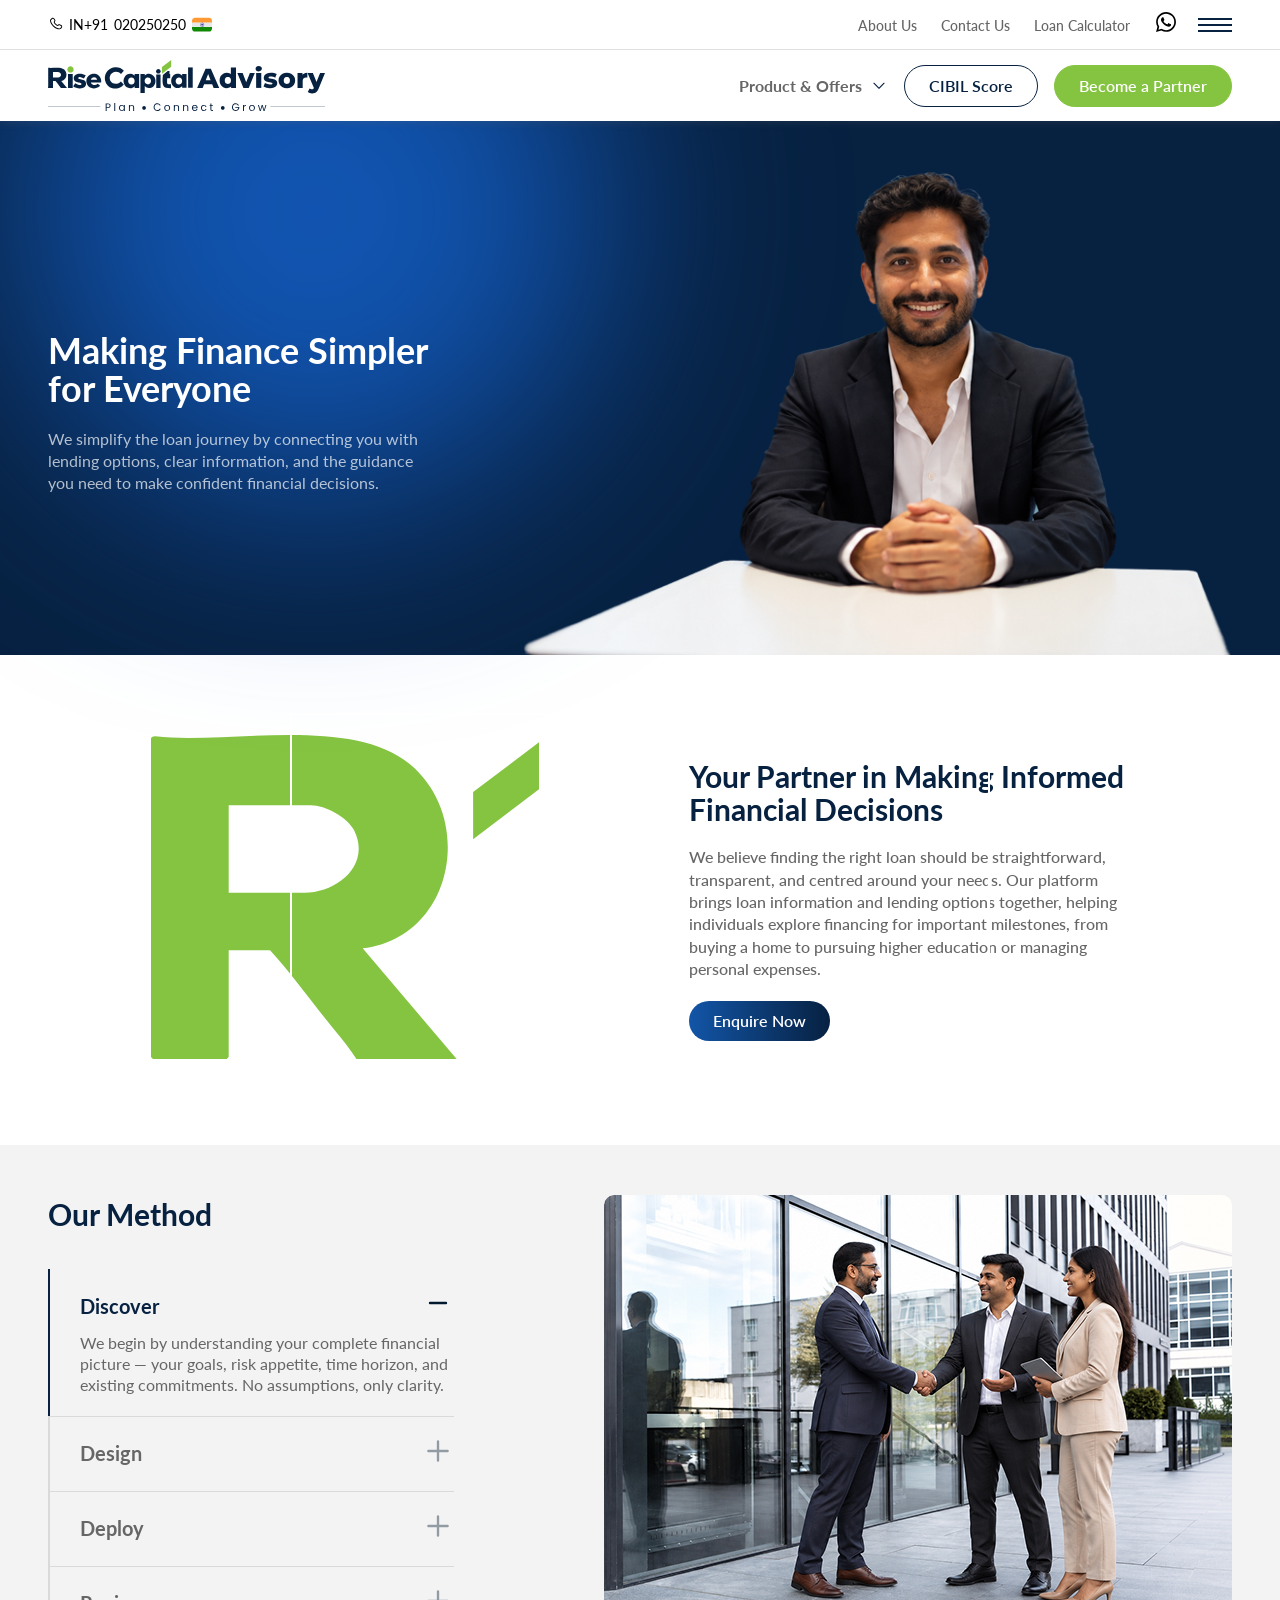
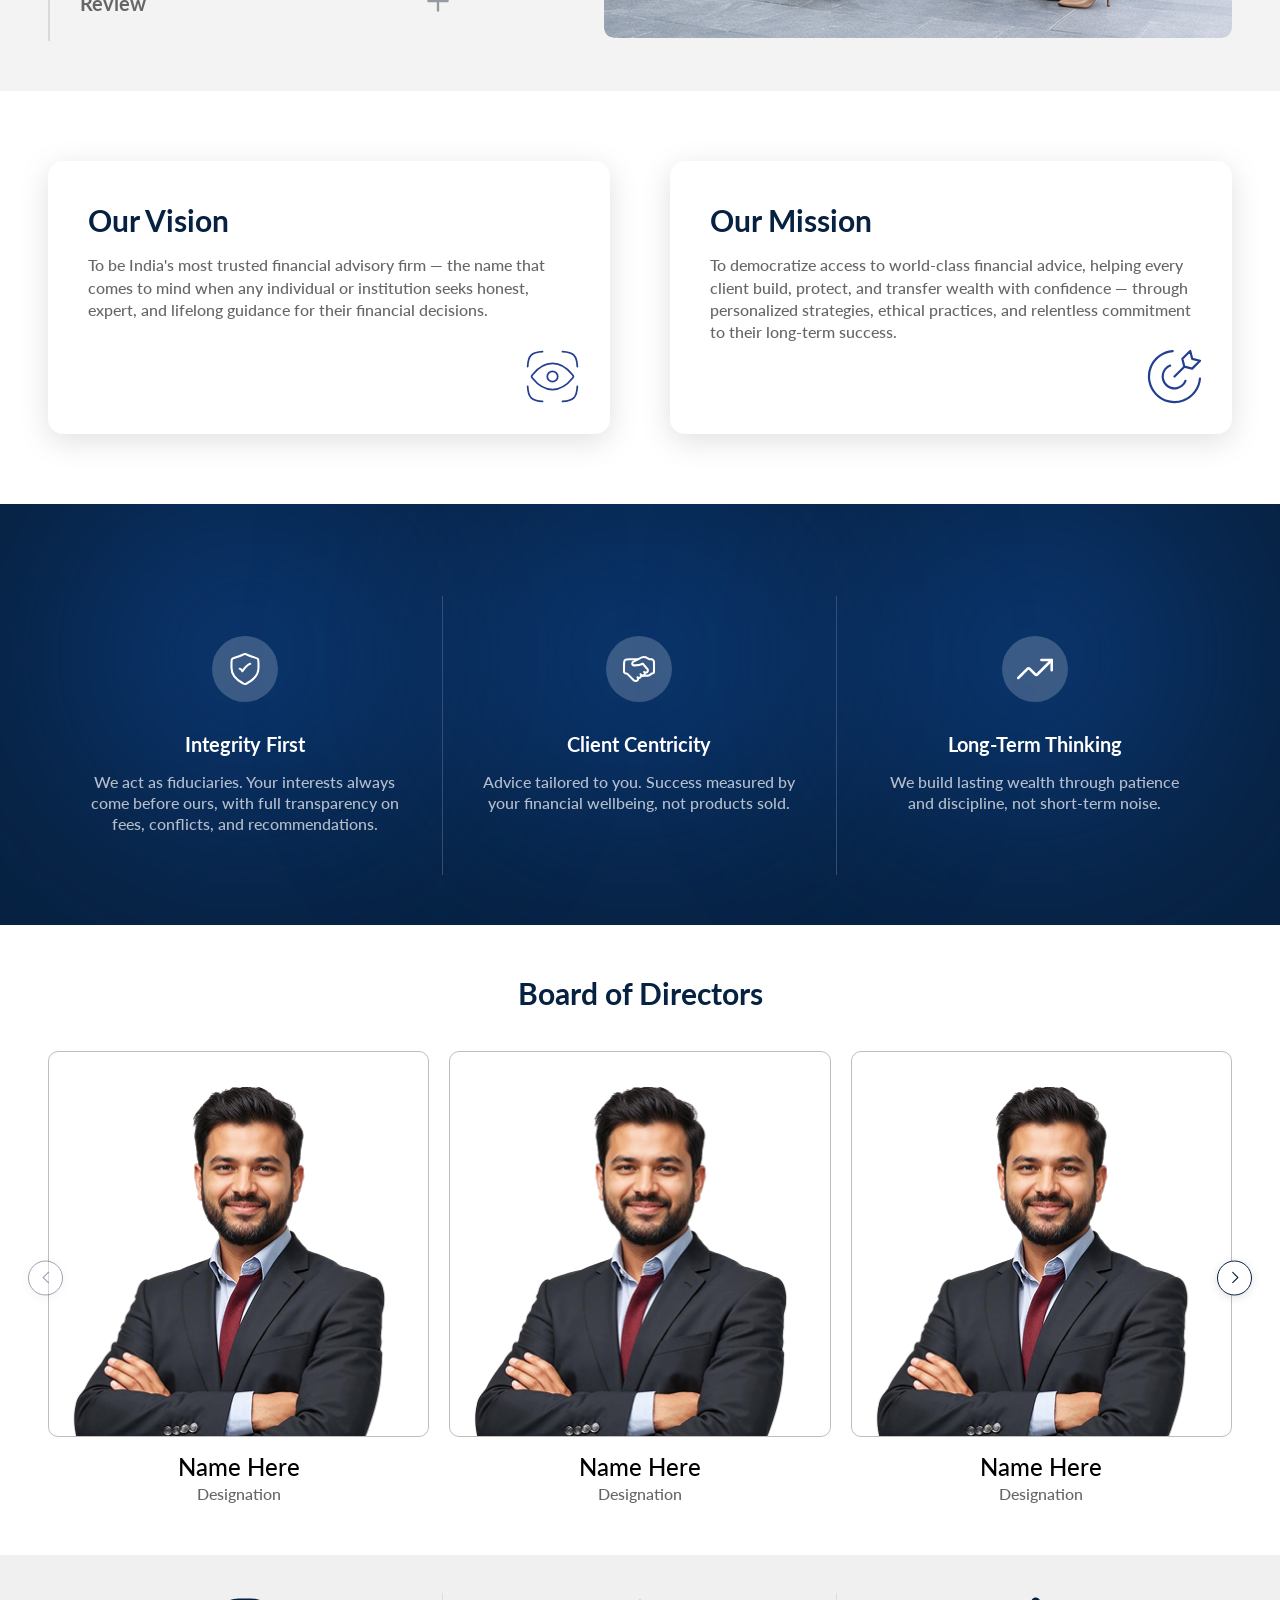
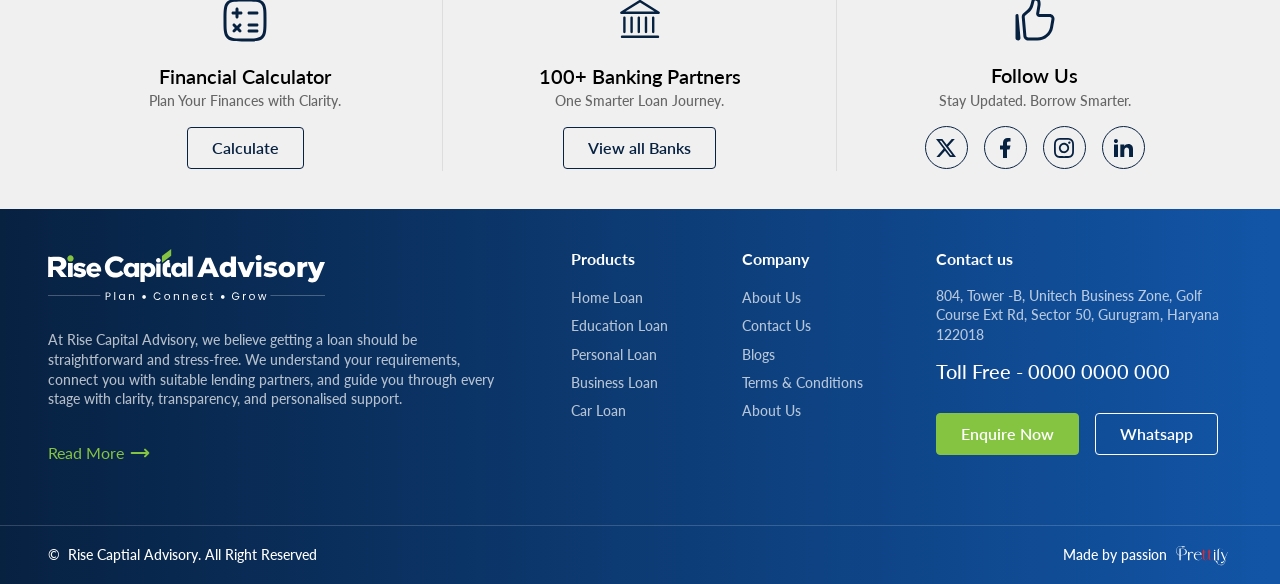
==== commit e865d479: "create Partner with us page, About Us, contact-us, blog and blog details" ====
--- a/about-us.html
+++ b/about-us.html
@@ -174,7 +174,7 @@
                         <figcaption>
                             <h2>Our Method</h2>
 
-                            <div class="accordion open">
+                            <div class="accordion open" img-path="assets/image/about/secB.jpg">
                                 <div class="accordion-header">
                                     <h4>Discover</h4>
                                     <spn class="toggle"><img src="assets/icon/minus.svg" alt="plus icon"></spn>
@@ -187,7 +187,7 @@
                                 </div>
                             </div>
 
-                            <div class="accordion">
+                            <div class="accordion" img-path="assets/image/others/1.jpg">
                                 <div class="accordion-header">
                                     <h4>Design</h4>
                                     <spn class="toggle"><img src="assets/icon/plus.svg" alt="plus icon"></spn>
@@ -200,7 +200,7 @@
                                 </div>
                             </div>
 
-                            <div class="accordion">
+                            <div class="accordion" img-path="assets/image/others/2.jpg">
                                 <div class="accordion-header">
                                     <h4>Deploy</h4>
                                     <spn class="toggle"><img src="assets/icon/plus.svg" alt="plus icon"></spn>
@@ -213,7 +213,7 @@
                                 </div>
                             </div>
 
-                            <div class="accordion">
+                            <div class="accordion" img-path="assets/image/others/3.jpg">
                                 <div class="accordion-header">
                                     <h4>Review</h4>
                                     <spn class="toggle"><img src="assets/icon/plus.svg" alt="plus icon"></spn>
@@ -227,7 +227,7 @@
                             </div>
                         </figcaption>
                         <figure>
-                            <img src="assets/image/about/secB.jpg" alt="img">
+                            <img src="" alt="Our Method">
                         </figure>
                     </div>
                 </div>
@@ -316,12 +316,54 @@
                         <div class="directors-slider">
                             <div class="swiper-wrapper">
                                 <div class="swiper-slide">
-                                    <div class="directors-card">
+                                    <a href="javascript:void(0)">
                                         <figure>
-                                            <img src="assets/icon/home-green.svg" alt="home" />
+                                            <img src="assets/image/about/director/1.png" alt="home" />
                                         </figure>
-                                    </div>
-                                </div>
+                                        <figcaption>
+                                            <h4>Name Here</h4>
+                                            <p>Designation</p>
+                                        </figcaption>
+                                    </a>
+                                </div>
+
+                                <div class="swiper-slide">
+                                    <a href="javascript:void(0)">
+                                        <figure>
+                                            <img src="assets/image/about/director/1.png" alt="home" />
+                                        </figure>
+                                        <figcaption>
+                                            <h4>Name Here</h4>
+                                            <p>Designation</p>
+                                        </figcaption>
+                                    </a>
+                                </div>
+
+                                <div class="swiper-slide">
+                                    <a href="javascript:void(0)">
+                                        <figure>
+                                            <img src="assets/image/about/director/1.png" alt="home" />
+                                        </figure>
+                                        <figcaption>
+                                            <h4>Name Here</h4>
+                                            <p>Designation</p>
+                                        </figcaption>
+                                    </a>
+                                </div>
+
+                                <div class="swiper-slide">
+                                    <a href="javascript:void(0)">
+                                        <figure>
+                                            <img src="assets/image/about/director/1.png" alt="home" />
+                                        </figure>
+                                        <figcaption>
+                                            <h4>Name Here</h4>
+                                            <p>Designation</p>
+                                        </figcaption>
+
+                                    </a>
+                                </div>
+
                             </div>
                         </div>
                     </div>
@@ -532,6 +574,24 @@
     <script src="assets/js/swiper.js"></script>
     <script src="assets/js/function.js"></script>
     <script src="assets/js/main.js"></script>
+
+
+   <script>
+    document.addEventListener("DOMContentLoaded", () => {
+        const section = document.querySelector(".about-secB");
+        if (!section) return;
+        const accordions = section.querySelectorAll(".accordion");
+        const mainImg = section.querySelector("figure img");
+        const changeImage = accordion => {
+            const imgPath = accordion.getAttribute("img-path");
+            if (imgPath) mainImg.src = imgPath;
+        };
+        changeImage(section.querySelector(".accordion.open") || accordions[0]);
+        accordions.forEach(accordion =>
+            accordion.addEventListener("click", () => changeImage(accordion))
+        );
+    });
+</script>
 </body>
 
 </html>
--- a/assets/sass/header/header.css
+++ b/assets/sass/header/header.css
@@ -1,3 +1,4 @@
+@charset "UTF-8";
 @keyframes shine {
   from {
     opacity: 0;
@@ -116,10 +117,19 @@
   cursor: initial;
   padding: 0 var(--paddingleftright);
 }
-.form .form-group input:focus, .form .form-group input.valid, .form .form-group textarea:focus, .form .form-group textarea.valid {
+.form .form-group input:not(:-moz-placeholder), .form .form-group textarea:not(:-moz-placeholder) {
   outline: none;
 }
-.form .form-group input:focus ~ label, .form .form-group input.valid ~ label, .form .form-group textarea:focus ~ label, .form .form-group textarea.valid ~ label {
+.form .form-group input:focus, .form .form-group input.valid, .form .form-group input:not(:placeholder-shown), .form .form-group textarea:focus, .form .form-group textarea.valid, .form .form-group textarea:not(:placeholder-shown) {
+  outline: none;
+}
+.form .form-group input:not(:-moz-placeholder) ~ label, .form .form-group textarea:not(:-moz-placeholder) ~ label {
+  font-size: var(--labelfontafter);
+  color: var(--labelafter);
+  top: calc(var(--labelfontafter) / -2);
+  background: var(--labelbackground);
+}
+.form .form-group input:focus ~ label, .form .form-group input.valid ~ label, .form .form-group input:not(:placeholder-shown) ~ label, .form .form-group textarea:focus ~ label, .form .form-group textarea.valid ~ label, .form .form-group textarea:not(:placeholder-shown) ~ label {
   font-size: var(--labelfontafter);
   color: var(--labelafter);
   top: calc(var(--labelfontafter) / -2);
@@ -154,7 +164,12 @@
   padding: 0 var(--paddingleftright);
   padding-right: 15px;
 }
-.form .form-group textarea:focus, .form .form-group textarea.valid {
+.form .form-group textarea:not(:-moz-placeholder) {
+  outline: none;
+  margin-top: 13px;
+  height: calc(var(--textareaheight) - 13px);
+}
+.form .form-group textarea:focus, .form .form-group textarea.valid, .form .form-group textarea:not(:placeholder-shown) {
   outline: none;
   margin-top: 13px;
   height: calc(var(--textareaheight) - 13px);
@@ -408,7 +423,7 @@
 
 html {
   scroll-behavior: smooth;
-  scroll-padding-top: calc(var(--headerheight) + 200px);
+  scroll-padding-top: calc(var(--headerheight) + 100px);
 }
 
 a {
@@ -1088,6 +1103,9 @@
   background-position: 100% 50%;
   background-size: 15px;
 }
+.btn.small {
+  padding: 8px 14px;
+}
 
 .modal {
   position: fixed;
@@ -2016,6 +2034,7 @@
 
 .gradient-blur {
   position: relative;
+  z-index: 1;
 }
 .gradient-blur::before {
   content: "";
@@ -2028,6 +2047,115 @@
   z-index: 0;
   border-radius: 50%;
   background: rgba(20, 98, 205, 0.8);
+}
+
+.emi-controls {
+  display: flex;
+  flex-direction: column;
+  gap: 24px;
+}
+.emi-controls .emi-field .emi-field-header {
+  display: flex;
+  align-items: center;
+  justify-content: space-between;
+  margin-bottom: 14px;
+}
+.emi-controls .emi-field .emi-field-header label {
+  font-size: 16px;
+  font-weight: 500;
+  color: var(--text);
+}
+.emi-controls .emi-field .emi-field-header .emi-input-wrap {
+  display: flex;
+  align-items: center;
+  border: 1.5px solid #CCCCCC;
+  border-radius: 6px;
+  overflow: hidden;
+  background: var(--white);
+  padding: 0 10px;
+  gap: 4px;
+  width: 141px;
+}
+.emi-controls .emi-field .emi-field-header .emi-input-wrap .currency {
+  font-size: 14px;
+  color: #888;
+  font-weight: 500;
+  flex-shrink: 0;
+}
+.emi-controls .emi-field .emi-field-header .emi-input-wrap .currency.suffix {
+  order: 1;
+}
+.emi-controls .emi-field .emi-field-header .emi-input-wrap input[type=number] {
+  border: none;
+  outline: none;
+  font-size: 16px;
+  font-weight: 500;
+  color: var(--text);
+  width: 100%;
+  text-align: right;
+  padding: 4.5px 0;
+  background: transparent;
+  -moz-appearance: textfield;
+}
+.emi-controls .emi-field .emi-field-header .emi-input-wrap input[type=number]::-webkit-inner-spin-button, .emi-controls .emi-field .emi-field-header .emi-input-wrap input[type=number]::-webkit-outer-spin-button {
+  -webkit-appearance: none;
+}
+.emi-controls .emi-field .emi-range {
+  -webkit-appearance: none;
+  -moz-appearance: none;
+       appearance: none;
+  width: 100%;
+  height: 5px;
+  border-radius: 25px;
+  outline: none;
+  cursor: pointer;
+  background: linear-gradient(to right, #85C441 var(--val, 10%), #DCDCDC var(--val, 10%));
+}
+.emi-controls .emi-field .emi-range::-webkit-slider-thumb {
+  -webkit-appearance: none;
+  width: 28px;
+  height: 28px;
+  border-radius: 50%;
+  background: linear-gradient(270deg, #5E9423 0%, #85C441 100%);
+  cursor: pointer;
+  -webkit-transition: transform 0.15s ease;
+  transition: transform 0.15s ease;
+}
+.emi-controls .emi-field .emi-range::-webkit-slider-thumb:hover {
+  transform: scale(1.15);
+}
+.emi-controls .emi-field .emi-range::-moz-range-thumb {
+  width: 28px;
+  height: 28px;
+  border-radius: 50%;
+  background: linear-gradient(270deg, #5E9423 0%, #85C441 100%);
+  cursor: pointer;
+}
+.emi-controls .emi-field .emi-range-labels {
+  display: flex;
+  justify-content: space-between;
+  margin-top: 6px;
+}
+.emi-controls .emi-field .emi-range-labels span {
+  font-size: 12px;
+  color: #999;
+  font-weight: 400;
+}
+.emi-controls .emi-result {
+  display: flex;
+  align-items: center;
+  justify-content: space-between;
+}
+.emi-controls .emi-result .emi-result-label {
+  font-size: 20px;
+  font-weight: 400;
+  color: var(--text);
+}
+.emi-controls .emi-result .emi-result-value {
+  font-size: 20px;
+  font-weight: 500;
+  color: var(--primary);
+  font-family: "Lato", sans-serif;
 }
 
 header {
@@ -2431,4 +2559,115 @@
   width: 100%;
   aspect-ratio: 1.9;
   border: 2px solid var(--white);
+}
+
+.modal.apply-modal {
+  top: 100%;
+  left: 50%;
+  translate: -50% 100%;
+  background: var(--white);
+  z-index: 20;
+  max-width: 562px;
+  width: 100%;
+  max-height: 75vh;
+  height: 100%;
+  border-radius: 16px;
+  overflow: hidden;
+  transition: 0.5s ease;
+}
+.modal.apply-modal.is-open {
+  top: 50%;
+  translate: -50% -50%;
+}
+.modal.apply-modal .modal-body {
+  height: 100%;
+  display: flex;
+  flex-direction: column;
+}
+.modal.apply-modal .modal-body .heading {
+  flex-shrink: 0;
+  padding: 16px 24px;
+  border-bottom: 1px solid var(--border);
+}
+.modal.apply-modal .modal-body .heading h3 {
+  color: var(--primary);
+  font-size: 26px;
+  text-align: center;
+  font-weight: 700;
+}
+.modal.apply-modal .modal-body .form {
+  flex: 1;
+  min-height: 0;
+  overflow-y: auto;
+  padding: 32px 24px 24px;
+}
+.modal.apply-modal .modal-body .form.form-grid {
+  --item: 2;
+}
+.modal.apply-modal .modal-body .form .form-group.full {
+  grid-column: span 2;
+}
+.modal.apply-modal .modal-body .form .row {
+  grid-column: span 2;
+}
+.modal.apply-modal .modal-body .form .row ul {
+  display: grid;
+  grid-template-columns: repeat(2, 1fr);
+  gap: 6px;
+}
+.modal.apply-modal .modal-body .form .row ul li label {
+  font-size: 14px;
+  padding-left: 24px;
+  position: relative;
+}
+.modal.apply-modal .modal-body .form .row ul li label::before {
+  position: absolute;
+  left: 0;
+  top: 0;
+  width: 16px;
+  height: 16px;
+  content: "";
+  transition: 0.5s ease;
+  border: 1px solid var(--secondary);
+}
+.modal.apply-modal .modal-body .form .row ul li input[type=radio], .modal.apply-modal .modal-body .form .row ul li input[type=checkbox] {
+  display: none;
+}
+.modal.apply-modal .modal-body .form .row .radio-list li label::before {
+  border-radius: 50%;
+}
+.modal.apply-modal .modal-body .form .row .radio-list li input:checked ~ label::before {
+  background-color: var(--secondary);
+}
+.modal.apply-modal .modal-body .form .row .checkbox-list li label::before {
+  border-radius: 4px;
+}
+.modal.apply-modal .modal-body .form .row .checkbox-list li input:checked ~ label::before {
+  content: "✓";
+  background-color: var(--secondary);
+  color: var(--white);
+  font-size: 14px;
+  font-weight: 400;
+  text-align: center;
+  line-height: 16px;
+}
+.modal.apply-modal .modal-body .form h4 {
+  font-size: 18px;
+  margin-bottom: 12px;
+  color: var(--primary);
+}
+.modal.apply-modal .modal-body .form .form-caption,
+.modal.apply-modal .modal-body .form .sbmt-btn {
+  grid-column: span 2;
+}
+.modal.apply-modal .modal-body .form .form-caption .btn,
+.modal.apply-modal .modal-body .form .sbmt-btn .btn {
+  margin: 0 auto;
+  display: block;
+}
+.modal.apply-modal .modal-body .form .form-caption p {
+  font-size: 14px;
+}
+.modal.apply-modal .modal-body .form .form-caption p a {
+  color: var(--secondary);
 }/*# sourceMappingURL=header.css.map */
--- a/assets/sass/about-us/about-us.css
+++ b/assets/sass/about-us/about-us.css
@@ -116,10 +116,19 @@
   cursor: initial;
   padding: 0 var(--paddingleftright);
 }
-.form .form-group input:focus, .form .form-group input.valid, .form .form-group textarea:focus, .form .form-group textarea.valid {
+.form .form-group input:not(:-moz-placeholder), .form .form-group textarea:not(:-moz-placeholder) {
   outline: none;
 }
-.form .form-group input:focus ~ label, .form .form-group input.valid ~ label, .form .form-group textarea:focus ~ label, .form .form-group textarea.valid ~ label {
+.form .form-group input:focus, .form .form-group input.valid, .form .form-group input:not(:placeholder-shown), .form .form-group textarea:focus, .form .form-group textarea.valid, .form .form-group textarea:not(:placeholder-shown) {
+  outline: none;
+}
+.form .form-group input:not(:-moz-placeholder) ~ label, .form .form-group textarea:not(:-moz-placeholder) ~ label {
+  font-size: var(--labelfontafter);
+  color: var(--labelafter);
+  top: calc(var(--labelfontafter) / -2);
+  background: var(--labelbackground);
+}
+.form .form-group input:focus ~ label, .form .form-group input.valid ~ label, .form .form-group input:not(:placeholder-shown) ~ label, .form .form-group textarea:focus ~ label, .form .form-group textarea.valid ~ label, .form .form-group textarea:not(:placeholder-shown) ~ label {
   font-size: var(--labelfontafter);
   color: var(--labelafter);
   top: calc(var(--labelfontafter) / -2);
@@ -154,7 +163,12 @@
   padding: 0 var(--paddingleftright);
   padding-right: 15px;
 }
-.form .form-group textarea:focus, .form .form-group textarea.valid {
+.form .form-group textarea:not(:-moz-placeholder) {
+  outline: none;
+  margin-top: 13px;
+  height: calc(var(--textareaheight) - 13px);
+}
+.form .form-group textarea:focus, .form .form-group textarea.valid, .form .form-group textarea:not(:placeholder-shown) {
   outline: none;
   margin-top: 13px;
   height: calc(var(--textareaheight) - 13px);
@@ -408,7 +422,7 @@
 
 html {
   scroll-behavior: smooth;
-  scroll-padding-top: calc(var(--headerheight) + 200px);
+  scroll-padding-top: calc(var(--headerheight) + 100px);
 }
 
 a {
@@ -1088,6 +1102,9 @@
   background-position: 100% 50%;
   background-size: 15px;
 }
+.btn.small {
+  padding: 8px 14px;
+}
 
 .modal {
   position: fixed;
@@ -2016,6 +2033,7 @@
 
 .gradient-blur {
   position: relative;
+  z-index: 1;
 }
 .gradient-blur::before {
   content: "";
@@ -2028,6 +2046,115 @@
   z-index: 0;
   border-radius: 50%;
   background: rgba(20, 98, 205, 0.8);
+}
+
+.emi-controls {
+  display: flex;
+  flex-direction: column;
+  gap: 24px;
+}
+.emi-controls .emi-field .emi-field-header {
+  display: flex;
+  align-items: center;
+  justify-content: space-between;
+  margin-bottom: 14px;
+}
+.emi-controls .emi-field .emi-field-header label {
+  font-size: 16px;
+  font-weight: 500;
+  color: var(--text);
+}
+.emi-controls .emi-field .emi-field-header .emi-input-wrap {
+  display: flex;
+  align-items: center;
+  border: 1.5px solid #CCCCCC;
+  border-radius: 6px;
+  overflow: hidden;
+  background: var(--white);
+  padding: 0 10px;
+  gap: 4px;
+  width: 141px;
+}
+.emi-controls .emi-field .emi-field-header .emi-input-wrap .currency {
+  font-size: 14px;
+  color: #888;
+  font-weight: 500;
+  flex-shrink: 0;
+}
+.emi-controls .emi-field .emi-field-header .emi-input-wrap .currency.suffix {
+  order: 1;
+}
+.emi-controls .emi-field .emi-field-header .emi-input-wrap input[type=number] {
+  border: none;
+  outline: none;
+  font-size: 16px;
+  font-weight: 500;
+  color: var(--text);
+  width: 100%;
+  text-align: right;
+  padding: 4.5px 0;
+  background: transparent;
+  -moz-appearance: textfield;
+}
+.emi-controls .emi-field .emi-field-header .emi-input-wrap input[type=number]::-webkit-inner-spin-button, .emi-controls .emi-field .emi-field-header .emi-input-wrap input[type=number]::-webkit-outer-spin-button {
+  -webkit-appearance: none;
+}
+.emi-controls .emi-field .emi-range {
+  -webkit-appearance: none;
+  -moz-appearance: none;
+       appearance: none;
+  width: 100%;
+  height: 5px;
+  border-radius: 25px;
+  outline: none;
+  cursor: pointer;
+  background: linear-gradient(to right, #85C441 var(--val, 10%), #DCDCDC var(--val, 10%));
+}
+.emi-controls .emi-field .emi-range::-webkit-slider-thumb {
+  -webkit-appearance: none;
+  width: 28px;
+  height: 28px;
+  border-radius: 50%;
+  background: linear-gradient(270deg, #5E9423 0%, #85C441 100%);
+  cursor: pointer;
+  -webkit-transition: transform 0.15s ease;
+  transition: transform 0.15s ease;
+}
+.emi-controls .emi-field .emi-range::-webkit-slider-thumb:hover {
+  transform: scale(1.15);
+}
+.emi-controls .emi-field .emi-range::-moz-range-thumb {
+  width: 28px;
+  height: 28px;
+  border-radius: 50%;
+  background: linear-gradient(270deg, #5E9423 0%, #85C441 100%);
+  cursor: pointer;
+}
+.emi-controls .emi-field .emi-range-labels {
+  display: flex;
+  justify-content: space-between;
+  margin-top: 6px;
+}
+.emi-controls .emi-field .emi-range-labels span {
+  font-size: 12px;
+  color: #999;
+  font-weight: 400;
+}
+.emi-controls .emi-result {
+  display: flex;
+  align-items: center;
+  justify-content: space-between;
+}
+.emi-controls .emi-result .emi-result-label {
+  font-size: 20px;
+  font-weight: 400;
+  color: var(--text);
+}
+.emi-controls .emi-result .emi-result-value {
+  font-size: 20px;
+  font-weight: 500;
+  color: var(--primary);
+  font-family: "Lato", sans-serif;
 }
 
 .about-banner {
@@ -2273,13 +2400,34 @@
 .about-secE .slider-wrapper .directors-slider {
   overflow: hidden;
 }
-.about-secE .slider-wrapper .directors-slider .swiper-wrapper .swiper-slide .directors-card {
+.about-secE .slider-wrapper .directors-slider .swiper-wrapper .swiper-slide figure {
   border: 1px solid rgba(0, 0, 0, 0.2588235294);
   border-radius: 10px;
-  padding: 30px 50px;
   display: flex;
   justify-content: center;
   flex-direction: column;
   align-items: center;
   transition: 0.5s ease-in-out;
+  line-height: 0;
+  padding-top: 35px;
+}
+.about-secE .slider-wrapper .directors-slider .swiper-wrapper .swiper-slide figure img {
+  height: 100%;
+  width: 100%;
+  -o-object-fit: contain;
+     object-fit: contain;
+}
+.about-secE .slider-wrapper .directors-slider .swiper-wrapper .swiper-slide figcaption {
+  text-align: center;
+  margin-top: 15px;
+}
+.about-secE .slider-wrapper .directors-slider .swiper-wrapper .swiper-slide figcaption h4 {
+  font-weight: 500;
+  font-size: 24px;
+  color: black;
+}
+.about-secE .slider-wrapper .directors-slider .swiper-wrapper .swiper-slide figcaption p {
+  color: var(--text);
+  font-size: 16px;
+  font-weight: 500;
 }/*# sourceMappingURL=about-us.css.map */
--- a/assets/sass/component/component.css
+++ b/assets/sass/component/component.css
@@ -116,10 +116,19 @@
   cursor: initial;
   padding: 0 var(--paddingleftright);
 }
-.form .form-group input:focus, .form .form-group input.valid, .form .form-group textarea:focus, .form .form-group textarea.valid {
+.form .form-group input:not(:-moz-placeholder), .form .form-group textarea:not(:-moz-placeholder) {
   outline: none;
 }
-.form .form-group input:focus ~ label, .form .form-group input.valid ~ label, .form .form-group textarea:focus ~ label, .form .form-group textarea.valid ~ label {
+.form .form-group input:focus, .form .form-group input.valid, .form .form-group input:not(:placeholder-shown), .form .form-group textarea:focus, .form .form-group textarea.valid, .form .form-group textarea:not(:placeholder-shown) {
+  outline: none;
+}
+.form .form-group input:not(:-moz-placeholder) ~ label, .form .form-group textarea:not(:-moz-placeholder) ~ label {
+  font-size: var(--labelfontafter);
+  color: var(--labelafter);
+  top: calc(var(--labelfontafter) / -2);
+  background: var(--labelbackground);
+}
+.form .form-group input:focus ~ label, .form .form-group input.valid ~ label, .form .form-group input:not(:placeholder-shown) ~ label, .form .form-group textarea:focus ~ label, .form .form-group textarea.valid ~ label, .form .form-group textarea:not(:placeholder-shown) ~ label {
   font-size: var(--labelfontafter);
   color: var(--labelafter);
   top: calc(var(--labelfontafter) / -2);
@@ -154,7 +163,12 @@
   padding: 0 var(--paddingleftright);
   padding-right: 15px;
 }
-.form .form-group textarea:focus, .form .form-group textarea.valid {
+.form .form-group textarea:not(:-moz-placeholder) {
+  outline: none;
+  margin-top: 13px;
+  height: calc(var(--textareaheight) - 13px);
+}
+.form .form-group textarea:focus, .form .form-group textarea.valid, .form .form-group textarea:not(:placeholder-shown) {
   outline: none;
   margin-top: 13px;
   height: calc(var(--textareaheight) - 13px);
@@ -408,7 +422,7 @@
 
 html {
   scroll-behavior: smooth;
-  scroll-padding-top: calc(var(--headerheight) + 200px);
+  scroll-padding-top: calc(var(--headerheight) + 100px);
 }
 
 a {
@@ -1088,6 +1102,9 @@
   background-position: 100% 50%;
   background-size: 15px;
 }
+.btn.small {
+  padding: 8px 14px;
+}
 
 .modal {
   position: fixed;
@@ -2016,6 +2033,7 @@
 
 .gradient-blur {
   position: relative;
+  z-index: 1;
 }
 .gradient-blur::before {
   content: "";
@@ -2028,6 +2046,115 @@
   z-index: 0;
   border-radius: 50%;
   background: rgba(20, 98, 205, 0.8);
+}
+
+.emi-controls {
+  display: flex;
+  flex-direction: column;
+  gap: 24px;
+}
+.emi-controls .emi-field .emi-field-header {
+  display: flex;
+  align-items: center;
+  justify-content: space-between;
+  margin-bottom: 14px;
+}
+.emi-controls .emi-field .emi-field-header label {
+  font-size: 16px;
+  font-weight: 500;
+  color: var(--text);
+}
+.emi-controls .emi-field .emi-field-header .emi-input-wrap {
+  display: flex;
+  align-items: center;
+  border: 1.5px solid #CCCCCC;
+  border-radius: 6px;
+  overflow: hidden;
+  background: var(--white);
+  padding: 0 10px;
+  gap: 4px;
+  width: 141px;
+}
+.emi-controls .emi-field .emi-field-header .emi-input-wrap .currency {
+  font-size: 14px;
+  color: #888;
+  font-weight: 500;
+  flex-shrink: 0;
+}
+.emi-controls .emi-field .emi-field-header .emi-input-wrap .currency.suffix {
+  order: 1;
+}
+.emi-controls .emi-field .emi-field-header .emi-input-wrap input[type=number] {
+  border: none;
+  outline: none;
+  font-size: 16px;
+  font-weight: 500;
+  color: var(--text);
+  width: 100%;
+  text-align: right;
+  padding: 4.5px 0;
+  background: transparent;
+  -moz-appearance: textfield;
+}
+.emi-controls .emi-field .emi-field-header .emi-input-wrap input[type=number]::-webkit-inner-spin-button, .emi-controls .emi-field .emi-field-header .emi-input-wrap input[type=number]::-webkit-outer-spin-button {
+  -webkit-appearance: none;
+}
+.emi-controls .emi-field .emi-range {
+  -webkit-appearance: none;
+  -moz-appearance: none;
+       appearance: none;
+  width: 100%;
+  height: 5px;
+  border-radius: 25px;
+  outline: none;
+  cursor: pointer;
+  background: linear-gradient(to right, #85C441 var(--val, 10%), #DCDCDC var(--val, 10%));
+}
+.emi-controls .emi-field .emi-range::-webkit-slider-thumb {
+  -webkit-appearance: none;
+  width: 28px;
+  height: 28px;
+  border-radius: 50%;
+  background: linear-gradient(270deg, #5E9423 0%, #85C441 100%);
+  cursor: pointer;
+  -webkit-transition: transform 0.15s ease;
+  transition: transform 0.15s ease;
+}
+.emi-controls .emi-field .emi-range::-webkit-slider-thumb:hover {
+  transform: scale(1.15);
+}
+.emi-controls .emi-field .emi-range::-moz-range-thumb {
+  width: 28px;
+  height: 28px;
+  border-radius: 50%;
+  background: linear-gradient(270deg, #5E9423 0%, #85C441 100%);
+  cursor: pointer;
+}
+.emi-controls .emi-field .emi-range-labels {
+  display: flex;
+  justify-content: space-between;
+  margin-top: 6px;
+}
+.emi-controls .emi-field .emi-range-labels span {
+  font-size: 12px;
+  color: #999;
+  font-weight: 400;
+}
+.emi-controls .emi-result {
+  display: flex;
+  align-items: center;
+  justify-content: space-between;
+}
+.emi-controls .emi-result .emi-result-label {
+  font-size: 20px;
+  font-weight: 400;
+  color: var(--text);
+}
+.emi-controls .emi-result .emi-result-value {
+  font-size: 20px;
+  font-weight: 500;
+  color: var(--primary);
+  font-family: "Lato", sans-serif;
 }
 
 .home-sec-c {
--- a/assets/sass/footer/footer.css
+++ b/assets/sass/footer/footer.css
@@ -116,10 +116,19 @@
   cursor: initial;
   padding: 0 var(--paddingleftright);
 }
-.form .form-group input:focus, .form .form-group input.valid, .form .form-group textarea:focus, .form .form-group textarea.valid {
+.form .form-group input:not(:-moz-placeholder), .form .form-group textarea:not(:-moz-placeholder) {
   outline: none;
 }
-.form .form-group input:focus ~ label, .form .form-group input.valid ~ label, .form .form-group textarea:focus ~ label, .form .form-group textarea.valid ~ label {
+.form .form-group input:focus, .form .form-group input.valid, .form .form-group input:not(:placeholder-shown), .form .form-group textarea:focus, .form .form-group textarea.valid, .form .form-group textarea:not(:placeholder-shown) {
+  outline: none;
+}
+.form .form-group input:not(:-moz-placeholder) ~ label, .form .form-group textarea:not(:-moz-placeholder) ~ label {
+  font-size: var(--labelfontafter);
+  color: var(--labelafter);
+  top: calc(var(--labelfontafter) / -2);
+  background: var(--labelbackground);
+}
+.form .form-group input:focus ~ label, .form .form-group input.valid ~ label, .form .form-group input:not(:placeholder-shown) ~ label, .form .form-group textarea:focus ~ label, .form .form-group textarea.valid ~ label, .form .form-group textarea:not(:placeholder-shown) ~ label {
   font-size: var(--labelfontafter);
   color: var(--labelafter);
   top: calc(var(--labelfontafter) / -2);
@@ -154,7 +163,12 @@
   padding: 0 var(--paddingleftright);
   padding-right: 15px;
 }
-.form .form-group textarea:focus, .form .form-group textarea.valid {
+.form .form-group textarea:not(:-moz-placeholder) {
+  outline: none;
+  margin-top: 13px;
+  height: calc(var(--textareaheight) - 13px);
+}
+.form .form-group textarea:focus, .form .form-group textarea.valid, .form .form-group textarea:not(:placeholder-shown) {
   outline: none;
   margin-top: 13px;
   height: calc(var(--textareaheight) - 13px);
@@ -408,7 +422,7 @@
 
 html {
   scroll-behavior: smooth;
-  scroll-padding-top: calc(var(--headerheight) + 200px);
+  scroll-padding-top: calc(var(--headerheight) + 100px);
 }
 
 a {
@@ -1088,6 +1102,9 @@
   background-position: 100% 50%;
   background-size: 15px;
 }
+.btn.small {
+  padding: 8px 14px;
+}
 
 .modal {
   position: fixed;
@@ -2016,6 +2033,7 @@
 
 .gradient-blur {
   position: relative;
+  z-index: 1;
 }
 .gradient-blur::before {
   content: "";
@@ -2028,6 +2046,115 @@
   z-index: 0;
   border-radius: 50%;
   background: rgba(20, 98, 205, 0.8);
+}
+
+.emi-controls {
+  display: flex;
+  flex-direction: column;
+  gap: 24px;
+}
+.emi-controls .emi-field .emi-field-header {
+  display: flex;
+  align-items: center;
+  justify-content: space-between;
+  margin-bottom: 14px;
+}
+.emi-controls .emi-field .emi-field-header label {
+  font-size: 16px;
+  font-weight: 500;
+  color: var(--text);
+}
+.emi-controls .emi-field .emi-field-header .emi-input-wrap {
+  display: flex;
+  align-items: center;
+  border: 1.5px solid #CCCCCC;
+  border-radius: 6px;
+  overflow: hidden;
+  background: var(--white);
+  padding: 0 10px;
+  gap: 4px;
+  width: 141px;
+}
+.emi-controls .emi-field .emi-field-header .emi-input-wrap .currency {
+  font-size: 14px;
+  color: #888;
+  font-weight: 500;
+  flex-shrink: 0;
+}
+.emi-controls .emi-field .emi-field-header .emi-input-wrap .currency.suffix {
+  order: 1;
+}
+.emi-controls .emi-field .emi-field-header .emi-input-wrap input[type=number] {
+  border: none;
+  outline: none;
+  font-size: 16px;
+  font-weight: 500;
+  color: var(--text);
+  width: 100%;
+  text-align: right;
+  padding: 4.5px 0;
+  background: transparent;
+  -moz-appearance: textfield;
+}
+.emi-controls .emi-field .emi-field-header .emi-input-wrap input[type=number]::-webkit-inner-spin-button, .emi-controls .emi-field .emi-field-header .emi-input-wrap input[type=number]::-webkit-outer-spin-button {
+  -webkit-appearance: none;
+}
+.emi-controls .emi-field .emi-range {
+  -webkit-appearance: none;
+  -moz-appearance: none;
+       appearance: none;
+  width: 100%;
+  height: 5px;
+  border-radius: 25px;
+  outline: none;
+  cursor: pointer;
+  background: linear-gradient(to right, #85C441 var(--val, 10%), #DCDCDC var(--val, 10%));
+}
+.emi-controls .emi-field .emi-range::-webkit-slider-thumb {
+  -webkit-appearance: none;
+  width: 28px;
+  height: 28px;
+  border-radius: 50%;
+  background: linear-gradient(270deg, #5E9423 0%, #85C441 100%);
+  cursor: pointer;
+  -webkit-transition: transform 0.15s ease;
+  transition: transform 0.15s ease;
+}
+.emi-controls .emi-field .emi-range::-webkit-slider-thumb:hover {
+  transform: scale(1.15);
+}
+.emi-controls .emi-field .emi-range::-moz-range-thumb {
+  width: 28px;
+  height: 28px;
+  border-radius: 50%;
+  background: linear-gradient(270deg, #5E9423 0%, #85C441 100%);
+  cursor: pointer;
+}
+.emi-controls .emi-field .emi-range-labels {
+  display: flex;
+  justify-content: space-between;
+  margin-top: 6px;
+}
+.emi-controls .emi-field .emi-range-labels span {
+  font-size: 12px;
+  color: #999;
+  font-weight: 400;
+}
+.emi-controls .emi-result {
+  display: flex;
+  align-items: center;
+  justify-content: space-between;
+}
+.emi-controls .emi-result .emi-result-label {
+  font-size: 20px;
+  font-weight: 400;
+  color: var(--text);
+}
+.emi-controls .emi-result .emi-result-value {
+  font-size: 20px;
+  font-weight: 500;
+  color: var(--primary);
+  font-family: "Lato", sans-serif;
 }
 
 .quick-action {
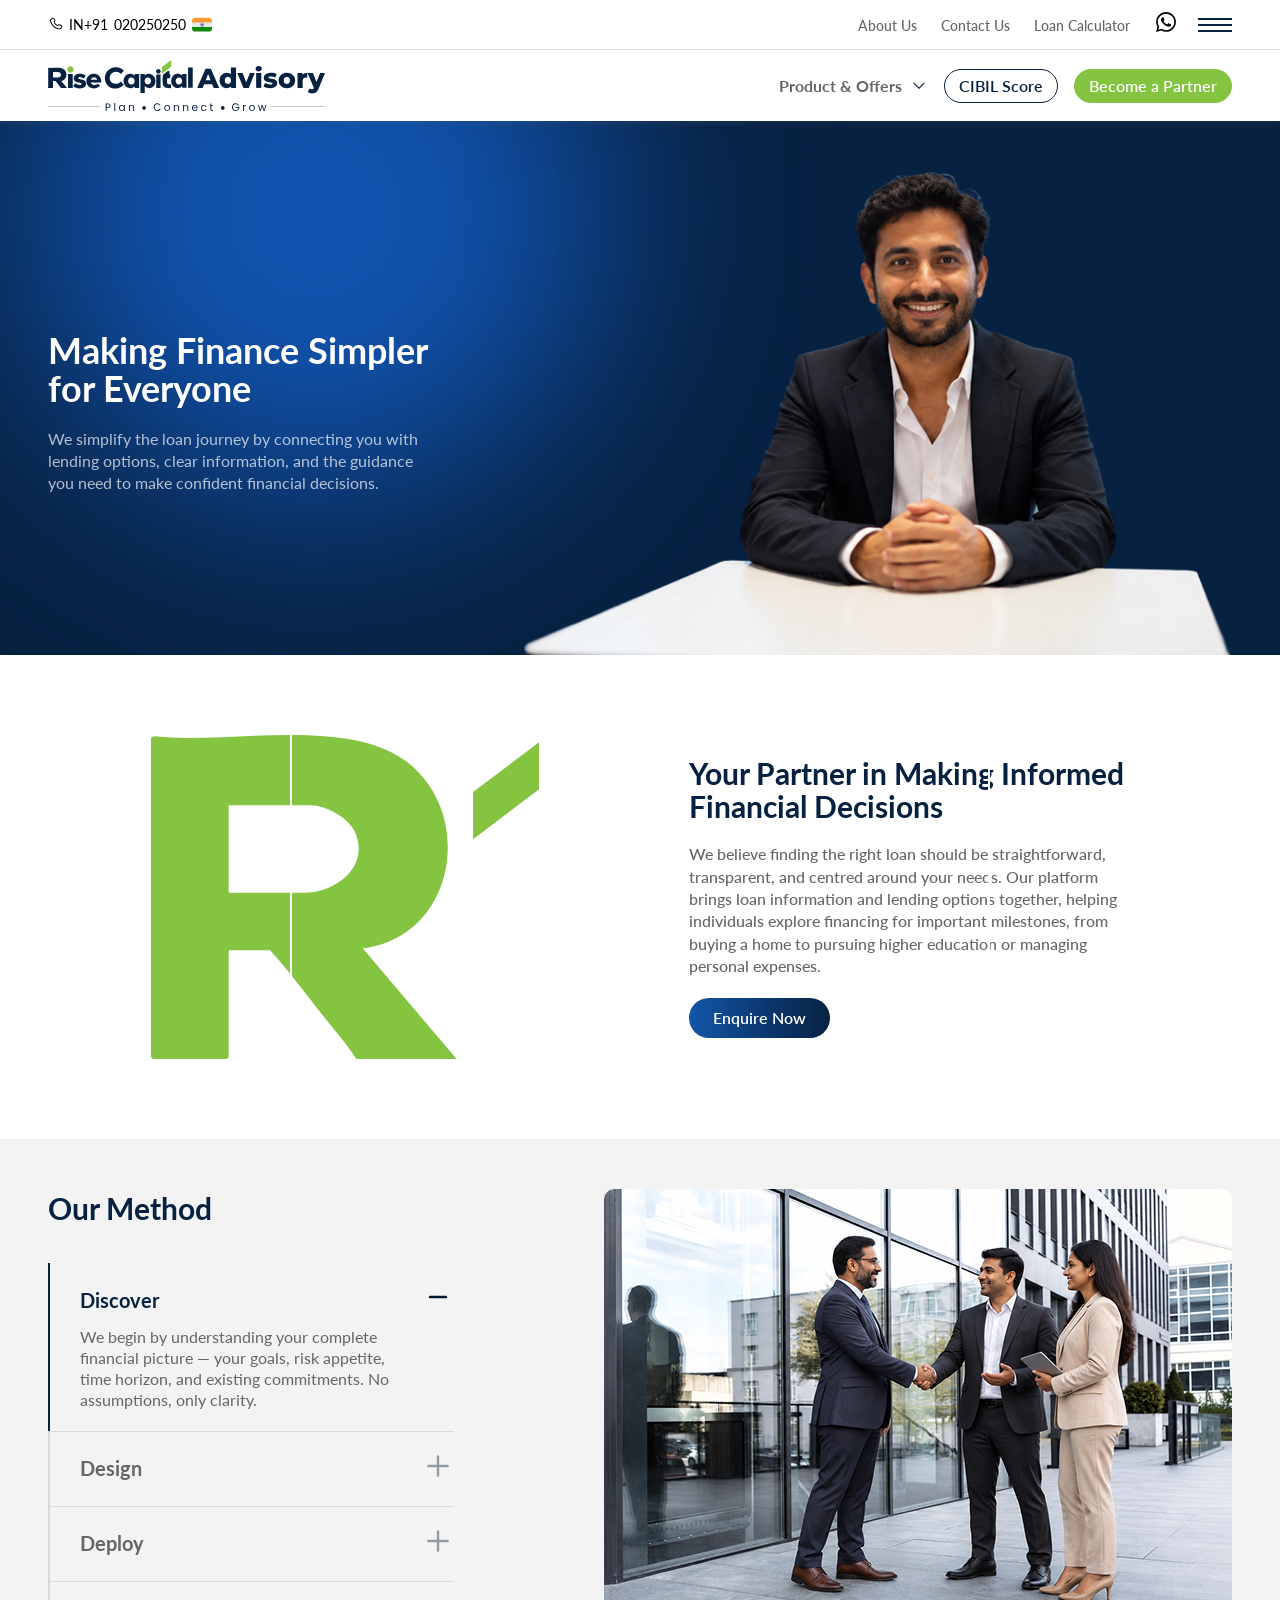
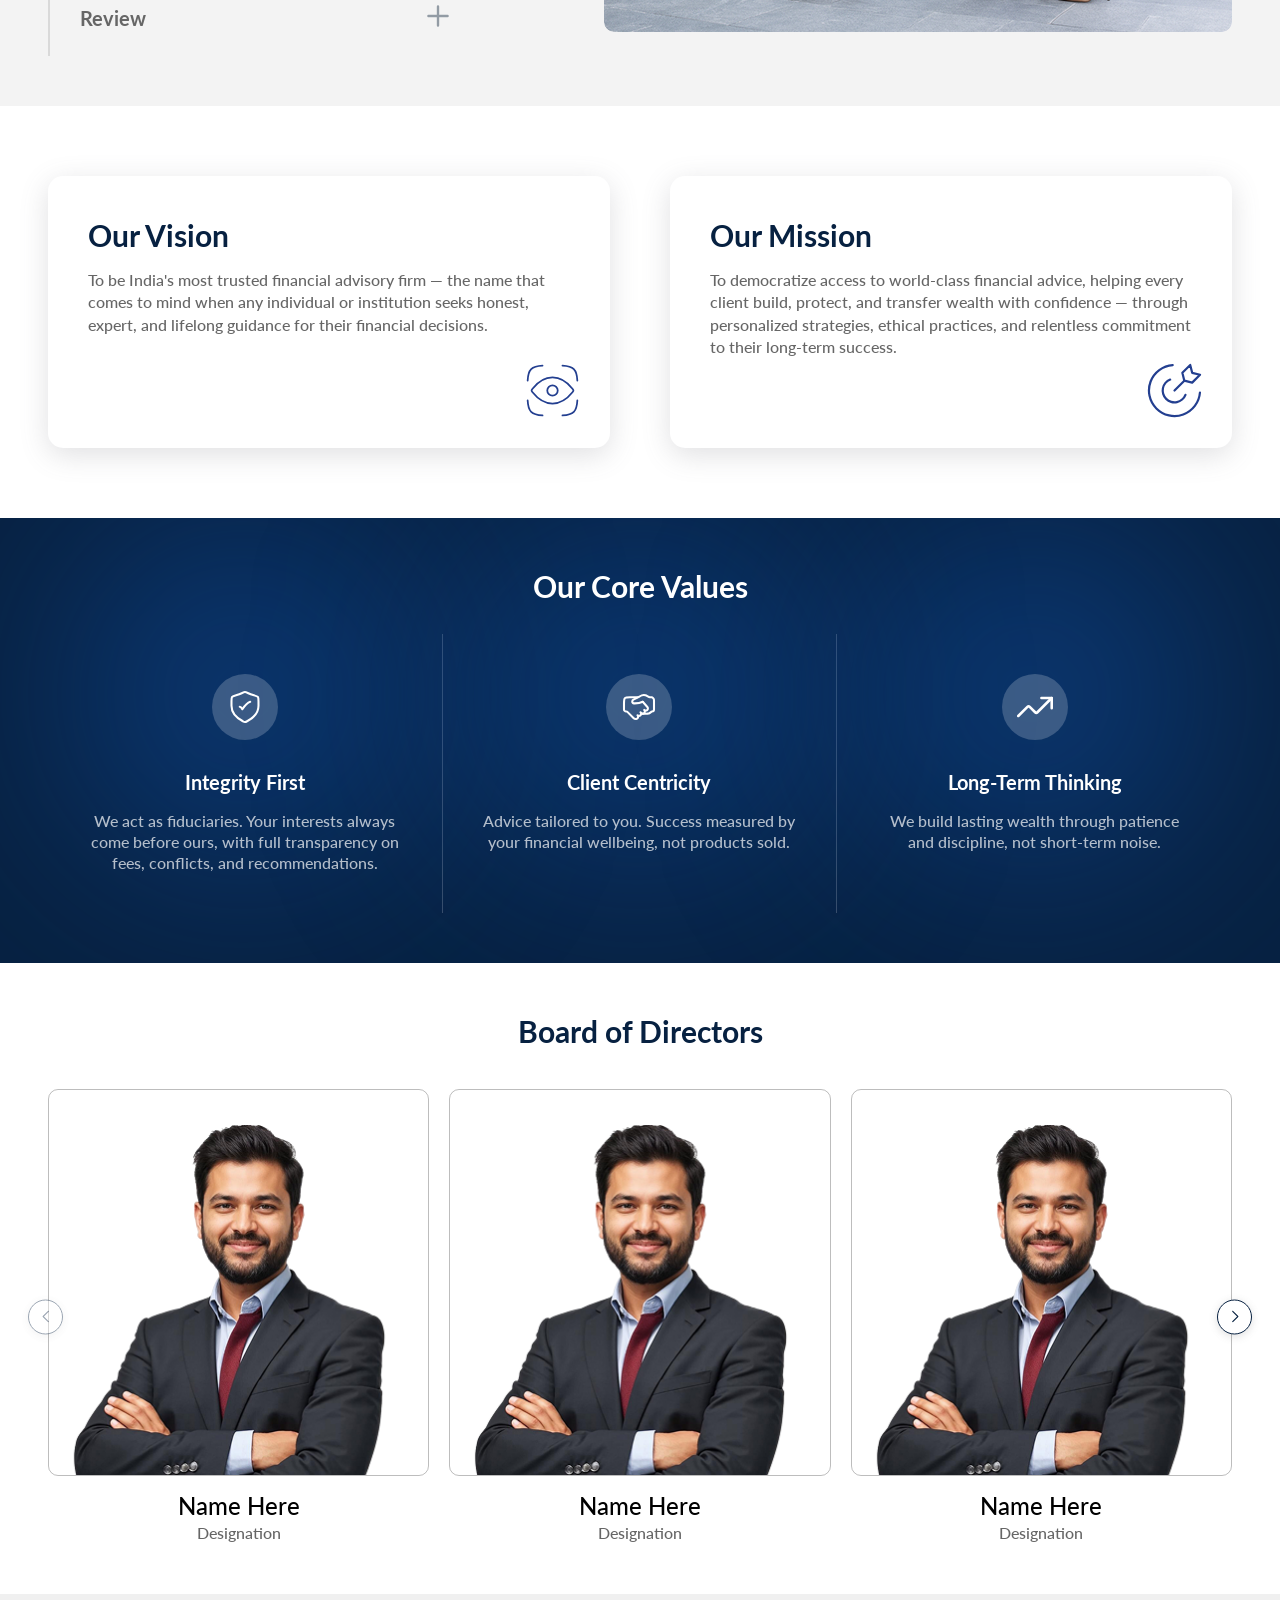
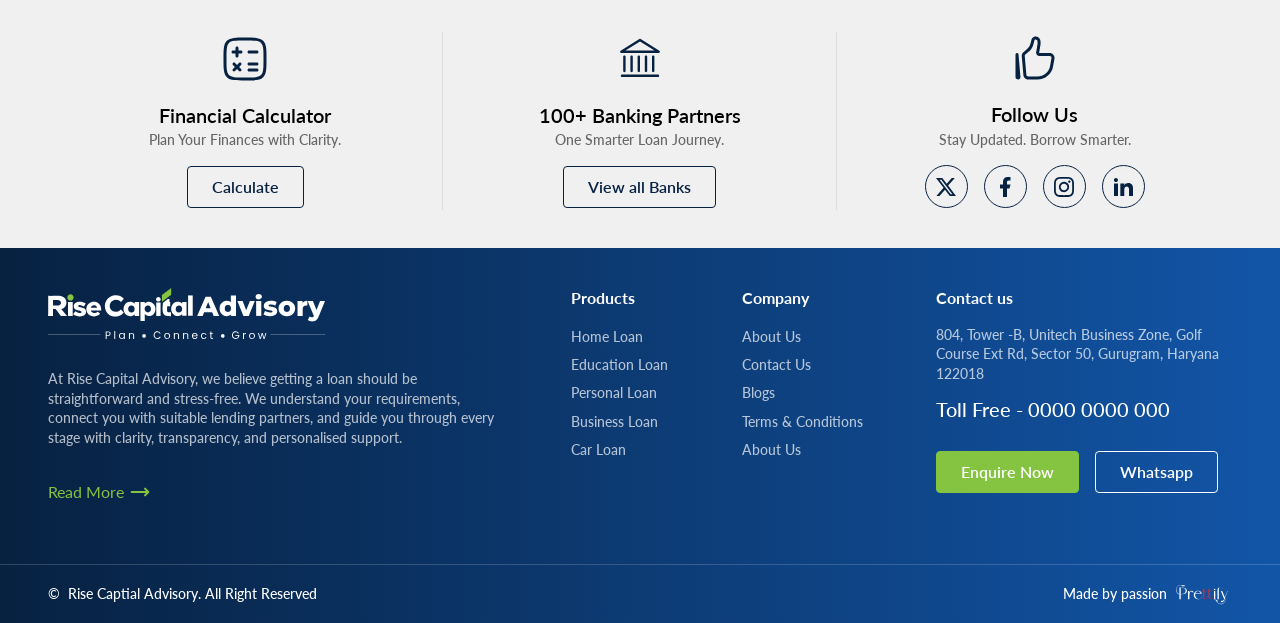
==== commit 1a8df67f: "responsive" ====
--- a/about-us.html
+++ b/about-us.html
@@ -18,7 +18,7 @@
 
 <body>
     <header>
-        <div class="upper-col">
+        <div class="upper-col mob-hide">
             <div class="header-wrap">
                 <div class="col-a">
                     <a href="tel:+91020250250" class="phone">
@@ -54,7 +54,7 @@
                 </div>
                 <div class="col-b">
                     <ul class="nav">
-                        <li class="hasdropdown">
+                        <li class="hasdropdown mob-hide">
                             <a href="javascript:void(0);" class="menu">
                                 Product & Offers
                                 <img src="assets/icon/down.svg" alt="down" class="ico" />
@@ -119,11 +119,17 @@
                                 <a href="" class="btn gradient-btn">View all</a>
                             </div>
                         </li>
-                        <li>
-                            <button class="btn primary-border">CIBIL Score</button>
+                        <li class="mob-hide">
+                            <button class="btn primary-border small">CIBIL Score</button>
                         </li>
-                        <li>
-                            <button class="btn secondary-btn">Become a Partner</button>
+                        <li class="mob-hide">
+                            <button data-modal="modal-modal" class="btn secondary-btn small">Become a Partner</button>
+                        </li>
+
+                        <li class="mob-show ham-btn-another">
+                            <button data-modal="menu-modal" class="ham-btn">
+                                <span></span>
+                            </button>
                         </li>
                     </ul>
                 </div>
@@ -576,22 +582,22 @@
     <script src="assets/js/main.js"></script>
 
 
-   <script>
-    document.addEventListener("DOMContentLoaded", () => {
-        const section = document.querySelector(".about-secB");
-        if (!section) return;
-        const accordions = section.querySelectorAll(".accordion");
-        const mainImg = section.querySelector("figure img");
-        const changeImage = accordion => {
-            const imgPath = accordion.getAttribute("img-path");
-            if (imgPath) mainImg.src = imgPath;
-        };
-        changeImage(section.querySelector(".accordion.open") || accordions[0]);
-        accordions.forEach(accordion =>
-            accordion.addEventListener("click", () => changeImage(accordion))
-        );
-    });
-</script>
+    <script>
+        document.addEventListener("DOMContentLoaded", () => {
+            const section = document.querySelector(".about-secB");
+            if (!section) return;
+            const accordions = section.querySelectorAll(".accordion");
+            const mainImg = section.querySelector("figure img");
+            const changeImage = accordion => {
+                const imgPath = accordion.getAttribute("img-path");
+                if (imgPath) mainImg.src = imgPath;
+            };
+            changeImage(section.querySelector(".accordion.open") || accordions[0]);
+            accordions.forEach(accordion =>
+                accordion.addEventListener("click", () => changeImage(accordion))
+            );
+        });
+    </script>
 </body>
 
 </html>
--- a/assets/sass/header/header.css
+++ b/assets/sass/header/header.css
@@ -618,7 +618,11 @@
 }
 @media only screen and (max-width: 768px) {
   h2 {
-    font-size: 38px;
+    font-size: 30px;
+    line-height: 1.2;
+    text-align: center;
+    color: var(--primary);
+    margin-bottom: 6px;
   }
 }
 @media only screen and (max-width: 540px) {
@@ -1191,6 +1195,11 @@
      -moz-user-select: none;
           user-select: none;
 }
+@media only screen and (max-width: 1024px) {
+  .swiper-nav.center-full {
+    width: calc(100% + 40px);
+  }
+}
 @media only screen and (max-width: 540px) {
   .swiper-nav.center-full {
     display: none;
@@ -1403,7 +1412,7 @@
 .website-content > :last-child {
   margin-bottom: 0 !important;
   max-width: 1080px;
-  margin: auto;
+  margin: 0;
 }
 .website-content h1, .website-content h2, .website-content h3, .website-content h4, .website-content h5, .website-content h6 {
   color: var(--primary);
@@ -1851,6 +1860,23 @@
 .form-grid .phone_input {
   padding-left: 76px;
 }
+.form-grid .dropdown-input select {
+  width: 100%;
+  border: none;
+  outline: none;
+}
+.form-grid .label-up label {
+  font-size: var(--labelfontafter);
+  color: var(--labelafter);
+  top: calc(var(--labelfontafter) / -2);
+  background: var(--labelbackground);
+}
+.form-grid .iti {
+  width: 100% !important;
+}
+.form-grid .iti__search-input {
+  padding-left: 40px !important;
+}
 .form-grid .iti__selected-flag {
   position: absolute;
   bottom: -16px;
@@ -2026,10 +2052,23 @@
 .heading h2 span {
   color: var(--secondary);
 }
+@media only screen and (max-width: 540px) {
+  .heading h2 {
+    font-size: 24px;
+  }
+}
 .heading p {
   font-size: 16px;
   line-height: 1.5;
   text-align: center;
+}
+@media only screen and (max-width: 540px) {
+  .heading p {
+    font-size: 14px;
+    line-height: 1.3;
+    max-width: 90%;
+    margin: auto;
+  }
 }
 
 .gradient-blur {
@@ -2158,6 +2197,70 @@
   font-family: "Lato", sans-serif;
 }
 
+.dropdown-input .custom-select {
+  position: relative;
+  width: 100%;
+}
+.dropdown-input .select-selected {
+  width: 100%;
+  padding: 14px 0px 14px 0px;
+  border-radius: 5px;
+  background: #fff;
+  cursor: pointer;
+  position: relative;
+  color: #333;
+  box-sizing: border-box;
+}
+.dropdown-input .select-selected::after {
+  content: "";
+  position: absolute;
+  right: 16px;
+  top: 50%;
+  width: 8px;
+  height: 8px;
+  border-right: 2px solid #333;
+  border-bottom: 2px solid #333;
+  transform: translateY(-70%) rotate(45deg);
+  transition: transform 0.3s ease;
+}
+.dropdown-input .custom-select.active .select-selected::after {
+  transform: translateY(-30%) rotate(225deg);
+}
+.dropdown-input .select-options {
+  display: none;
+  position: absolute;
+  top: calc(100% + 5px);
+  left: 0;
+  width: 100%;
+  max-height: 220px;
+  overflow-y: auto;
+  background: #fff;
+  border: 1px solid #ccc;
+  border-radius: 5px;
+  z-index: 4;
+  box-sizing: border-box;
+  box-shadow: 0 5px 15px rgba(0, 0, 0, 0.08);
+}
+.dropdown-input .custom-select.active .select-options {
+  display: block;
+}
+.dropdown-input .select-option {
+  padding: 8px 15px;
+  cursor: pointer;
+  transition: background 0.2s ease;
+  line-height: 1.2;
+}
+.dropdown-input .select-option:hover, .dropdown-input .dropdown-input .select-option.selected {
+  background: #f2f2f2;
+}
+.dropdown-input .custom-select select {
+  position: absolute;
+  width: 1px;
+  height: 1px;
+  opacity: 0;
+  pointer-events: none;
+}
+
 header {
   position: sticky;
   top: 0;
@@ -2213,6 +2316,7 @@
   display: flex;
   align-items: center;
   justify-content: center;
+  height: 15px;
 }
 header .upper-col .col-b .nav li .ham-btn span {
   width: 34px;
@@ -2235,6 +2339,11 @@
 }
 header .upper-col .col-b .nav li .ham-btn span::after {
   top: 6px;
+}
+@media only screen and (max-width: 540px) {
+  header .lower-col .col-a {
+    max-width: 70%;
+  }
 }
 header .lower-col .col-b .nav {
   display: flex;
@@ -2313,6 +2422,49 @@
   justify-content: center;
   width: 100px;
 }
+@media only screen and (max-width: 768px) {
+  header .mob-hide {
+    display: none;
+  }
+}
+
+.ham-btn-another {
+  display: none;
+}
+.ham-btn-another .ham-btn {
+  display: flex;
+  align-items: center;
+  justify-content: center;
+  height: 15px;
+}
+.ham-btn-another .ham-btn span {
+  width: 34px;
+  height: 2px;
+  display: block;
+  background-color: var(--primary);
+  position: relative;
+}
+.ham-btn-another .ham-btn span::before, .ham-btn-another .ham-btn span::after {
+  content: "";
+  position: absolute;
+  width: 100%;
+  height: 2px;
+  background-color: var(--primary);
+  transition: 0.5s ease;
+  left: 0;
+}
+.ham-btn-another .ham-btn span::before {
+  top: -6px;
+}
+.ham-btn-another .ham-btn span::after {
+  top: 6px;
+}
+
+@media only screen and (max-width: 768px) {
+  .mob-show {
+    display: block;
+  }
+}
 
 .menu-modal {
   max-width: 100%;
--- a/assets/sass/about-us/about-us.css
+++ b/assets/sass/about-us/about-us.css
@@ -617,7 +617,11 @@
 }
 @media only screen and (max-width: 768px) {
   h2 {
-    font-size: 38px;
+    font-size: 30px;
+    line-height: 1.2;
+    text-align: center;
+    color: var(--primary);
+    margin-bottom: 6px;
   }
 }
 @media only screen and (max-width: 540px) {
@@ -1190,6 +1194,11 @@
      -moz-user-select: none;
           user-select: none;
 }
+@media only screen and (max-width: 1024px) {
+  .swiper-nav.center-full {
+    width: calc(100% + 40px);
+  }
+}
 @media only screen and (max-width: 540px) {
   .swiper-nav.center-full {
     display: none;
@@ -1402,7 +1411,7 @@
 .website-content > :last-child {
   margin-bottom: 0 !important;
   max-width: 1080px;
-  margin: auto;
+  margin: 0;
 }
 .website-content h1, .website-content h2, .website-content h3, .website-content h4, .website-content h5, .website-content h6 {
   color: var(--primary);
@@ -1850,6 +1859,23 @@
 .form-grid .phone_input {
   padding-left: 76px;
 }
+.form-grid .dropdown-input select {
+  width: 100%;
+  border: none;
+  outline: none;
+}
+.form-grid .label-up label {
+  font-size: var(--labelfontafter);
+  color: var(--labelafter);
+  top: calc(var(--labelfontafter) / -2);
+  background: var(--labelbackground);
+}
+.form-grid .iti {
+  width: 100% !important;
+}
+.form-grid .iti__search-input {
+  padding-left: 40px !important;
+}
 .form-grid .iti__selected-flag {
   position: absolute;
   bottom: -16px;
@@ -2025,10 +2051,23 @@
 .heading h2 span {
   color: var(--secondary);
 }
+@media only screen and (max-width: 540px) {
+  .heading h2 {
+    font-size: 24px;
+  }
+}
 .heading p {
   font-size: 16px;
   line-height: 1.5;
   text-align: center;
+}
+@media only screen and (max-width: 540px) {
+  .heading p {
+    font-size: 14px;
+    line-height: 1.3;
+    max-width: 90%;
+    margin: auto;
+  }
 }
 
 .gradient-blur {
@@ -2157,8 +2196,73 @@
   font-family: "Lato", sans-serif;
 }
 
+.dropdown-input .custom-select {
+  position: relative;
+  width: 100%;
+}
+.dropdown-input .select-selected {
+  width: 100%;
+  padding: 14px 0px 14px 0px;
+  border-radius: 5px;
+  background: #fff;
+  cursor: pointer;
+  position: relative;
+  color: #333;
+  box-sizing: border-box;
+}
+.dropdown-input .select-selected::after {
+  content: "";
+  position: absolute;
+  right: 16px;
+  top: 50%;
+  width: 8px;
+  height: 8px;
+  border-right: 2px solid #333;
+  border-bottom: 2px solid #333;
+  transform: translateY(-70%) rotate(45deg);
+  transition: transform 0.3s ease;
+}
+.dropdown-input .custom-select.active .select-selected::after {
+  transform: translateY(-30%) rotate(225deg);
+}
+.dropdown-input .select-options {
+  display: none;
+  position: absolute;
+  top: calc(100% + 5px);
+  left: 0;
+  width: 100%;
+  max-height: 220px;
+  overflow-y: auto;
+  background: #fff;
+  border: 1px solid #ccc;
+  border-radius: 5px;
+  z-index: 4;
+  box-sizing: border-box;
+  box-shadow: 0 5px 15px rgba(0, 0, 0, 0.08);
+}
+.dropdown-input .custom-select.active .select-options {
+  display: block;
+}
+.dropdown-input .select-option {
+  padding: 8px 15px;
+  cursor: pointer;
+  transition: background 0.2s ease;
+  line-height: 1.2;
+}
+.dropdown-input .select-option:hover, .dropdown-input .dropdown-input .select-option.selected {
+  background: #f2f2f2;
+}
+.dropdown-input .custom-select select {
+  position: absolute;
+  width: 1px;
+  height: 1px;
+  opacity: 0;
+  pointer-events: none;
+}
+
 .about-banner {
   background: var(--primary);
+  overflow: hidden;
 }
 .about-banner .container::before {
   top: -200px;
@@ -2172,9 +2276,19 @@
   z-index: 2;
   padding: 50px 0 0 0;
 }
+@media only screen and (max-width: 1024px) {
+  .about-banner .banner-wrapper {
+    flex-direction: column;
+  }
+}
 .about-banner .banner-wrapper .colA {
   flex: 0 1 40%;
   max-width: 424px;
+}
+@media only screen and (max-width: 768px) {
+  .about-banner .banner-wrapper .colA {
+    text-align: center;
+  }
 }
 .about-banner .banner-wrapper .colA h1 {
   color: white;
@@ -2182,12 +2296,32 @@
   font-size: 36px;
   margin-bottom: 20px;
 }
+@media only screen and (max-width: 540px) {
+  .about-banner .banner-wrapper .colA h1 {
+    font-size: 24px;
+    max-width: 80%;
+    line-height: 1.3;
+    margin: 0 auto 10px;
+  }
+}
 .about-banner .banner-wrapper .colA p {
   font-weight: 400;
   font-size: 16px;
   color: rgba(255, 255, 255, 0.6980392157);
   max-width: 386px;
 }
+@media only screen and (max-width: 1024px) {
+  .about-banner .banner-wrapper .colA p {
+    margin: auto;
+  }
+}
+@media only screen and (max-width: 540px) {
+  .about-banner .banner-wrapper .colA p {
+    line-height: 1.4;
+    max-width: 90%;
+    font-size: 14px;
+  }
+}
 .about-banner .banner-wrapper .colB {
   flex: 0 1 60%;
   line-height: 0;
@@ -2195,6 +2329,11 @@
 
 .about-secA {
   padding: 80px 0;
+}
+@media only screen and (max-width: 540px) {
+  .about-secA {
+    padding: 50px 0;
+  }
 }
 .about-secA .flex-box {
   display: flex;
@@ -2202,8 +2341,25 @@
   align-items: center;
   gap: 150px;
 }
+@media only screen and (max-width: 768px) {
+  .about-secA .flex-box {
+    flex-direction: column;
+    gap: 20px;
+  }
+}
 .about-secA .flex-box figure {
   max-width: 388px;
+  line-height: 0;
+}
+@media only screen and (max-width: 768px) {
+  .about-secA .flex-box figure {
+    max-width: 100px;
+  }
+}
+@media only screen and (max-width: 540px) {
+  .about-secA .flex-box figure {
+    max-width: 60px;
+  }
 }
 .about-secA .flex-box figure img {
   height: 100%;
@@ -2214,12 +2370,22 @@
 .about-secA .flex-box figcaption {
   max-width: 440px;
 }
+@media only screen and (max-width: 768px) {
+  .about-secA .flex-box figcaption {
+    text-align: center;
+  }
+}
 .about-secA .flex-box figcaption h2 {
   line-height: 1.1;
   margin-bottom: 20px;
 }
 .about-secA .flex-box figcaption p {
   margin-bottom: 20px;
+}
+@media only screen and (max-width: 768px) {
+  .about-secA .flex-box figcaption p {
+    margin: 0 auto 20px;
+  }
 }
 
 .about-secB {
@@ -2231,11 +2397,27 @@
   justify-content: space-between;
   gap: 150px;
 }
+@media only screen and (max-width: 1024px) {
+  .about-secB .flex-box {
+    flex-direction: column;
+    gap: 50px;
+  }
+}
+@media only screen and (max-width: 540px) {
+  .about-secB .flex-box {
+    gap: 20px;
+  }
+}
 .about-secB .flex-box figcaption {
   flex: 1;
 }
 .about-secB .flex-box figcaption h2 {
   margin-bottom: 35px;
+}
+@media only screen and (max-width: 540px) {
+  .about-secB .flex-box figcaption h2 {
+    margin-bottom: 20px;
+  }
 }
 .about-secB .flex-box figcaption .accordion {
   border-left: 2px solid #D9D9D9;
@@ -2243,6 +2425,11 @@
   padding: 10px 0 10px 30px;
   border-top: 1px solid rgba(0, 0, 0, 0.1019607843);
 }
+@media only screen and (max-width: 540px) {
+  .about-secB .flex-box figcaption .accordion {
+    padding: 5px 0 10px 15px;
+  }
+}
 .about-secB .flex-box figcaption .accordion.open {
   padding-bottom: 20px;
   border-left: 2px solid var(--primary);
@@ -2263,18 +2450,40 @@
   transition: 0.5s ease;
 }
 .about-secB .flex-box figcaption .accordion .accordion-content {
-  padding: 0;
+  padding: 0 60px 0 0;
+}
+@media only screen and (max-width: 540px) {
+  .about-secB .flex-box figcaption .accordion .accordion-content {
+    padding: 0 40px 0 0;
+  }
 }
 .about-secB .flex-box figcaption .accordion .accordion-content .content {
   color: var(--text);
   font-size: 16px;
   line-height: 1.3;
+}
+@media only screen and (max-width: 540px) {
+  .about-secB .flex-box figcaption .accordion .accordion-content .content {
+    font-size: 14px;
+  }
 }
 .about-secB .flex-box figure {
   width: 628px;
   height: 443px;
   border-radius: 10px;
   overflow: hidden;
+  line-height: 0;
+}
+@media only screen and (max-width: 1024px) {
+  .about-secB .flex-box figure {
+    margin: auto;
+  }
+}
+@media only screen and (max-width: 540px) {
+  .about-secB .flex-box figure {
+    width: 100%;
+    height: auto;
+  }
 }
 .about-secB .flex-box figure img {
   height: 100%;
@@ -2286,10 +2495,25 @@
 .about-secC {
   padding: 70px 0;
 }
+@media only screen and (max-width: 540px) {
+  .about-secC {
+    padding: 50px 0;
+  }
+}
 .about-secC .flex-box {
   display: flex;
   justify-content: center;
   gap: 60px;
+}
+@media only screen and (max-width: 768px) {
+  .about-secC .flex-box {
+    flex-direction: column;
+  }
+}
+@media only screen and (max-width: 540px) {
+  .about-secC .flex-box {
+    gap: 20px;
+  }
 }
 .about-secC .flex-box .col {
   width: 569px;
@@ -2299,6 +2523,16 @@
   padding: 40px;
   position: relative;
 }
+@media only screen and (max-width: 768px) {
+  .about-secC .flex-box .col {
+    width: 100%;
+  }
+}
+@media only screen and (max-width: 540px) {
+  .about-secC .flex-box .col {
+    padding: 20px;
+  }
+}
 .about-secC .flex-box .col h4 {
   margin-bottom: 15px;
   font-weight: 700;
@@ -2308,6 +2542,11 @@
 .about-secC .flex-box .col p {
   margin-bottom: 50px;
 }
+@media only screen and (max-width: 768px) {
+  .about-secC .flex-box .col p {
+    margin-bottom: 70px;
+  }
+}
 .about-secC .flex-box .col figure {
   width: 55px;
   height: 55px;
@@ -2315,6 +2554,12 @@
   position: absolute;
   bottom: 30px;
   right: 30px;
+}
+@media only screen and (max-width: 540px) {
+  .about-secC .flex-box .col figure {
+    width: 45px;
+    height: 45px;
+  }
 }
 .about-secC .flex-box .col figure img {
   height: 100%;
@@ -2328,17 +2573,46 @@
   padding: 50px 0;
   overflow: hidden;
 }
+@media only screen and (max-width: 540px) {
+  .about-secD {
+    padding: 50px 0 20px 0;
+  }
+}
 .about-secD h2 {
-  color: white;
+  color: white !important;
+  z-index: 1;
+  position: relative;
+  margin-bottom: 30px !important;
+}
+@media only screen and (max-width: 540px) {
+  .about-secD h2 {
+    margin-bottom: 0px !important;
+  }
 }
 .about-secD .grid-box-item {
   display: grid;
   grid-template-columns: repeat(3, 1fr);
 }
+@media only screen and (max-width: 768px) {
+  .about-secD .grid-box-item {
+    grid-template-columns: repeat(1, 1fr);
+  }
+}
 .about-secD .grid-box-item .col {
   text-align: center;
   padding: 40px;
   position: relative;
+}
+@media only screen and (max-width: 768px) {
+  .about-secD .grid-box-item .col {
+    max-width: 430px;
+    margin: auto;
+  }
+}
+@media only screen and (max-width: 540px) {
+  .about-secD .grid-box-item .col {
+    padding: 40px 20px;
+  }
 }
 .about-secD .grid-box-item .col::before {
   content: "";
@@ -2354,6 +2628,12 @@
 }
 .about-secD .grid-box-item .col:not(:last-child) {
   border-right: 1px solid rgba(255, 255, 255, 0.2);
+}
+@media only screen and (max-width: 768px) {
+  .about-secD .grid-box-item .col:not(:last-child) {
+    border-right: none;
+    border-bottom: 1px solid rgba(255, 255, 255, 0.2);
+  }
 }
 .about-secD .grid-box-item .col figure {
   background: rgba(255, 255, 255, 0.2);
@@ -2382,6 +2662,11 @@
   position: relative;
   z-index: 1;
 }
+@media only screen and (max-width: 540px) {
+  .about-secD .grid-box-item .col h4 {
+    margin-bottom: 10px;
+  }
+}
 .about-secD .grid-box-item .col p {
   font-size: 16px;
   color: rgba(255, 255, 255, 0.6980392157);
@@ -2389,6 +2674,11 @@
   position: relative;
   z-index: 1;
 }
+@media only screen and (max-width: 540px) {
+  .about-secD .grid-box-item .col p {
+    font-size: 14px;
+  }
+}
 
 .about-secE {
   padding: 50px 0;
@@ -2396,6 +2686,16 @@
 .about-secE .slider-wrapper {
   margin-top: 40px;
   position: relative;
+}
+@media only screen and (max-width: 540px) {
+  .about-secE .slider-wrapper {
+    margin-top: 30px;
+  }
+}
+@media only screen and (max-width: 768px) {
+  .about-secE .slider-wrapper .swiper-nav {
+    display: none;
+  }
 }
 .about-secE .slider-wrapper .directors-slider {
   overflow: hidden;
--- a/assets/sass/component/component.css
+++ b/assets/sass/component/component.css
@@ -617,7 +617,11 @@
 }
 @media only screen and (max-width: 768px) {
   h2 {
-    font-size: 38px;
+    font-size: 30px;
+    line-height: 1.2;
+    text-align: center;
+    color: var(--primary);
+    margin-bottom: 6px;
   }
 }
 @media only screen and (max-width: 540px) {
@@ -1190,6 +1194,11 @@
      -moz-user-select: none;
           user-select: none;
 }
+@media only screen and (max-width: 1024px) {
+  .swiper-nav.center-full {
+    width: calc(100% + 40px);
+  }
+}
 @media only screen and (max-width: 540px) {
   .swiper-nav.center-full {
     display: none;
@@ -1402,7 +1411,7 @@
 .website-content > :last-child {
   margin-bottom: 0 !important;
   max-width: 1080px;
-  margin: auto;
+  margin: 0;
 }
 .website-content h1, .website-content h2, .website-content h3, .website-content h4, .website-content h5, .website-content h6 {
   color: var(--primary);
@@ -1850,6 +1859,23 @@
 .form-grid .phone_input {
   padding-left: 76px;
 }
+.form-grid .dropdown-input select {
+  width: 100%;
+  border: none;
+  outline: none;
+}
+.form-grid .label-up label {
+  font-size: var(--labelfontafter);
+  color: var(--labelafter);
+  top: calc(var(--labelfontafter) / -2);
+  background: var(--labelbackground);
+}
+.form-grid .iti {
+  width: 100% !important;
+}
+.form-grid .iti__search-input {
+  padding-left: 40px !important;
+}
 .form-grid .iti__selected-flag {
   position: absolute;
   bottom: -16px;
@@ -2025,10 +2051,23 @@
 .heading h2 span {
   color: var(--secondary);
 }
+@media only screen and (max-width: 540px) {
+  .heading h2 {
+    font-size: 24px;
+  }
+}
 .heading p {
   font-size: 16px;
   line-height: 1.5;
   text-align: center;
+}
+@media only screen and (max-width: 540px) {
+  .heading p {
+    font-size: 14px;
+    line-height: 1.3;
+    max-width: 90%;
+    margin: auto;
+  }
 }
 
 .gradient-blur {
@@ -2157,12 +2196,96 @@
   font-family: "Lato", sans-serif;
 }
 
+.dropdown-input .custom-select {
+  position: relative;
+  width: 100%;
+}
+.dropdown-input .select-selected {
+  width: 100%;
+  padding: 14px 0px 14px 0px;
+  border-radius: 5px;
+  background: #fff;
+  cursor: pointer;
+  position: relative;
+  color: #333;
+  box-sizing: border-box;
+}
+.dropdown-input .select-selected::after {
+  content: "";
+  position: absolute;
+  right: 16px;
+  top: 50%;
+  width: 8px;
+  height: 8px;
+  border-right: 2px solid #333;
+  border-bottom: 2px solid #333;
+  transform: translateY(-70%) rotate(45deg);
+  transition: transform 0.3s ease;
+}
+.dropdown-input .custom-select.active .select-selected::after {
+  transform: translateY(-30%) rotate(225deg);
+}
+.dropdown-input .select-options {
+  display: none;
+  position: absolute;
+  top: calc(100% + 5px);
+  left: 0;
+  width: 100%;
+  max-height: 220px;
+  overflow-y: auto;
+  background: #fff;
+  border: 1px solid #ccc;
+  border-radius: 5px;
+  z-index: 4;
+  box-sizing: border-box;
+  box-shadow: 0 5px 15px rgba(0, 0, 0, 0.08);
+}
+.dropdown-input .custom-select.active .select-options {
+  display: block;
+}
+.dropdown-input .select-option {
+  padding: 8px 15px;
+  cursor: pointer;
+  transition: background 0.2s ease;
+  line-height: 1.2;
+}
+.dropdown-input .select-option:hover, .dropdown-input .dropdown-input .select-option.selected {
+  background: #f2f2f2;
+}
+.dropdown-input .custom-select select {
+  position: absolute;
+  width: 1px;
+  height: 1px;
+  opacity: 0;
+  pointer-events: none;
+}
+
 .home-sec-c {
-  padding: 70px 0;
+  padding: 20px 0 70px 0;
+}
+@media only screen and (max-width: 1024px) {
+  .home-sec-c {
+    padding: 50px 0;
+  }
+}
+.home-sec-c .container .heading p {
+  max-width: 36%;
+  margin: auto;
+  line-height: 1.2;
+}
+@media only screen and (max-width: 768px) {
+  .home-sec-c .container .heading p {
+    max-width: 56%;
+  }
 }
 .home-sec-c .container .slider-wrapper {
-  margin-top: 60px;
+  margin-top: 40px;
   position: relative;
+}
+@media only screen and (max-width: 768px) {
+  .home-sec-c .container .slider-wrapper .swiper-nav.center-full {
+    width: calc(96% + 40px);
+  }
 }
 .home-sec-c .container .slider-wrapper .solution-slider {
   overflow: hidden;
@@ -2220,6 +2343,6 @@
   color: var(--secondary);
 }
 .home-sec-c .container .btn {
-  margin: 60px auto 0;
+  margin: 30px auto 0;
   display: block;
 }/*# sourceMappingURL=component.css.map */
--- a/assets/sass/footer/footer.css
+++ b/assets/sass/footer/footer.css
@@ -617,7 +617,11 @@
 }
 @media only screen and (max-width: 768px) {
   h2 {
-    font-size: 38px;
+    font-size: 30px;
+    line-height: 1.2;
+    text-align: center;
+    color: var(--primary);
+    margin-bottom: 6px;
   }
 }
 @media only screen and (max-width: 540px) {
@@ -1190,6 +1194,11 @@
      -moz-user-select: none;
           user-select: none;
 }
+@media only screen and (max-width: 1024px) {
+  .swiper-nav.center-full {
+    width: calc(100% + 40px);
+  }
+}
 @media only screen and (max-width: 540px) {
   .swiper-nav.center-full {
     display: none;
@@ -1402,7 +1411,7 @@
 .website-content > :last-child {
   margin-bottom: 0 !important;
   max-width: 1080px;
-  margin: auto;
+  margin: 0;
 }
 .website-content h1, .website-content h2, .website-content h3, .website-content h4, .website-content h5, .website-content h6 {
   color: var(--primary);
@@ -1850,6 +1859,23 @@
 .form-grid .phone_input {
   padding-left: 76px;
 }
+.form-grid .dropdown-input select {
+  width: 100%;
+  border: none;
+  outline: none;
+}
+.form-grid .label-up label {
+  font-size: var(--labelfontafter);
+  color: var(--labelafter);
+  top: calc(var(--labelfontafter) / -2);
+  background: var(--labelbackground);
+}
+.form-grid .iti {
+  width: 100% !important;
+}
+.form-grid .iti__search-input {
+  padding-left: 40px !important;
+}
 .form-grid .iti__selected-flag {
   position: absolute;
   bottom: -16px;
@@ -2025,10 +2051,23 @@
 .heading h2 span {
   color: var(--secondary);
 }
+@media only screen and (max-width: 540px) {
+  .heading h2 {
+    font-size: 24px;
+  }
+}
 .heading p {
   font-size: 16px;
   line-height: 1.5;
   text-align: center;
+}
+@media only screen and (max-width: 540px) {
+  .heading p {
+    font-size: 14px;
+    line-height: 1.3;
+    max-width: 90%;
+    margin: auto;
+  }
 }
 
 .gradient-blur {
@@ -2157,12 +2196,88 @@
   font-family: "Lato", sans-serif;
 }
 
+.dropdown-input .custom-select {
+  position: relative;
+  width: 100%;
+}
+.dropdown-input .select-selected {
+  width: 100%;
+  padding: 14px 0px 14px 0px;
+  border-radius: 5px;
+  background: #fff;
+  cursor: pointer;
+  position: relative;
+  color: #333;
+  box-sizing: border-box;
+}
+.dropdown-input .select-selected::after {
+  content: "";
+  position: absolute;
+  right: 16px;
+  top: 50%;
+  width: 8px;
+  height: 8px;
+  border-right: 2px solid #333;
+  border-bottom: 2px solid #333;
+  transform: translateY(-70%) rotate(45deg);
+  transition: transform 0.3s ease;
+}
+.dropdown-input .custom-select.active .select-selected::after {
+  transform: translateY(-30%) rotate(225deg);
+}
+.dropdown-input .select-options {
+  display: none;
+  position: absolute;
+  top: calc(100% + 5px);
+  left: 0;
+  width: 100%;
+  max-height: 220px;
+  overflow-y: auto;
+  background: #fff;
+  border: 1px solid #ccc;
+  border-radius: 5px;
+  z-index: 4;
+  box-sizing: border-box;
+  box-shadow: 0 5px 15px rgba(0, 0, 0, 0.08);
+}
+.dropdown-input .custom-select.active .select-options {
+  display: block;
+}
+.dropdown-input .select-option {
+  padding: 8px 15px;
+  cursor: pointer;
+  transition: background 0.2s ease;
+  line-height: 1.2;
+}
+.dropdown-input .select-option:hover, .dropdown-input .dropdown-input .select-option.selected {
+  background: #f2f2f2;
+}
+.dropdown-input .custom-select select {
+  position: absolute;
+  width: 1px;
+  height: 1px;
+  opacity: 0;
+  pointer-events: none;
+}
+
 .quick-action {
   background-color: var(--gray);
 }
 .quick-action .grid {
   display: grid;
   grid-template-columns: repeat(3, 1fr);
+}
+@media only screen and (max-width: 768px) {
+  .quick-action .grid {
+    grid-template-columns: repeat(1, 1fr);
+    max-width: 50%;
+    margin: auto;
+  }
+}
+@media only screen and (max-width: 540px) {
+  .quick-action .grid {
+    max-width: 100%;
+  }
 }
 .quick-action .grid .action-card {
   padding: 40px;
@@ -2173,6 +2288,16 @@
   text-align: center;
   position: relative;
 }
+@media only screen and (max-width: 768px) {
+  .quick-action .grid .action-card {
+    padding: 20px;
+  }
+}
+@media only screen and (max-width: 768px) {
+  .quick-action .grid .action-card:not(:last-child) {
+    border-bottom: 1px solid #ccc;
+  }
+}
 .quick-action .grid .action-card:not(:last-child)::before {
   position: absolute;
   content: "";
@@ -2183,11 +2308,21 @@
   height: 70%;
   background: rgba(65, 65, 65, 0.1019607843);
 }
+@media only screen and (max-width: 768px) {
+  .quick-action .grid .action-card:not(:last-child)::before {
+    display: none;
+  }
+}
 .quick-action .grid .action-card .ico {
   width: 48px;
   height: 48px;
   margin-bottom: 20px;
 }
+@media only screen and (max-width: 540px) {
+  .quick-action .grid .action-card .ico {
+    margin-bottom: 10px;
+  }
+}
 .quick-action .grid .action-card h4 {
   font-size: 20px;
   font-weight: 600;
@@ -2199,6 +2334,11 @@
 .quick-action .grid .action-card .btn {
   margin-top: 16px;
   border-radius: 4px;
+}
+@media only screen and (max-width: 540px) {
+  .quick-action .grid .action-card .btn {
+    padding: 8px 30px;
+  }
 }
 .quick-action .grid .action-card .social {
   margin-top: 16px;
@@ -2235,17 +2375,50 @@
   justify-content: space-between;
   gap: 40px;
 }
+@media only screen and (max-width: 1024px) {
+  footer .upper-col .container .upper-row {
+    display: grid;
+    grid-template-columns: 1fr 1fr 360px;
+  }
+}
+@media only screen and (max-width: 540px) {
+  footer .upper-col .container .upper-row {
+    grid-template-columns: 140px 150px;
+  }
+}
 footer .upper-col .container .upper-row .col-a {
   flex: 0 0 38%;
+}
+@media only screen and (max-width: 1024px) {
+  footer .upper-col .container .upper-row .col-a {
+    grid-column: span 3;
+    text-align: center;
+  }
+}
+@media only screen and (max-width: 540px) {
+  footer .upper-col .container .upper-row .col-a {
+    grid-column: span 2;
+  }
 }
 footer .upper-col .container .upper-row .col-a .logo {
   max-width: 277px;
   margin-bottom: 24px;
+}
+@media only screen and (max-width: 1024px) {
+  footer .upper-col .container .upper-row .col-a .logo {
+    margin-bottom: 20px;
+  }
 }
 footer .upper-col .container .upper-row .col-a p {
   color: rgba(255, 255, 255, 0.6980392157);
   margin-bottom: 32px;
   font-size: 14px;
+}
+@media only screen and (max-width: 1024px) {
+  footer .upper-col .container .upper-row .col-a p {
+    max-width: 590px;
+    margin: 0 auto 14px;
+  }
 }
 footer .upper-col .container .upper-row .col-a .more {
   display: flex;
@@ -2256,6 +2429,11 @@
   width: fit-content;
   transition: 0.5s ease-in-out;
 }
+@media only screen and (max-width: 1024px) {
+  footer .upper-col .container .upper-row .col-a .more {
+    margin: auto;
+  }
+}
 footer .upper-col .container .upper-row .col-a .more:hover {
   transform: translateX(6px);
 }
@@ -2281,6 +2459,11 @@
 footer .upper-col .container .upper-row .col-d {
   flex: 0 1 25%;
 }
+@media only screen and (max-width: 540px) {
+  footer .upper-col .container .upper-row .col-d {
+    grid-column: span 2;
+  }
+}
 footer .upper-col .container .upper-row .col-d h4 {
   color: var(--white);
   font-size: 16px;
@@ -2312,6 +2495,11 @@
   justify-content: space-between;
   align-items: center;
 }
+@media only screen and (max-width: 540px) {
+  footer .lower-col .container .lower-row {
+    flex-direction: column;
+  }
+}
 footer .lower-col .container .lower-row p {
   color: var(--white);
   font-size: 14px;
